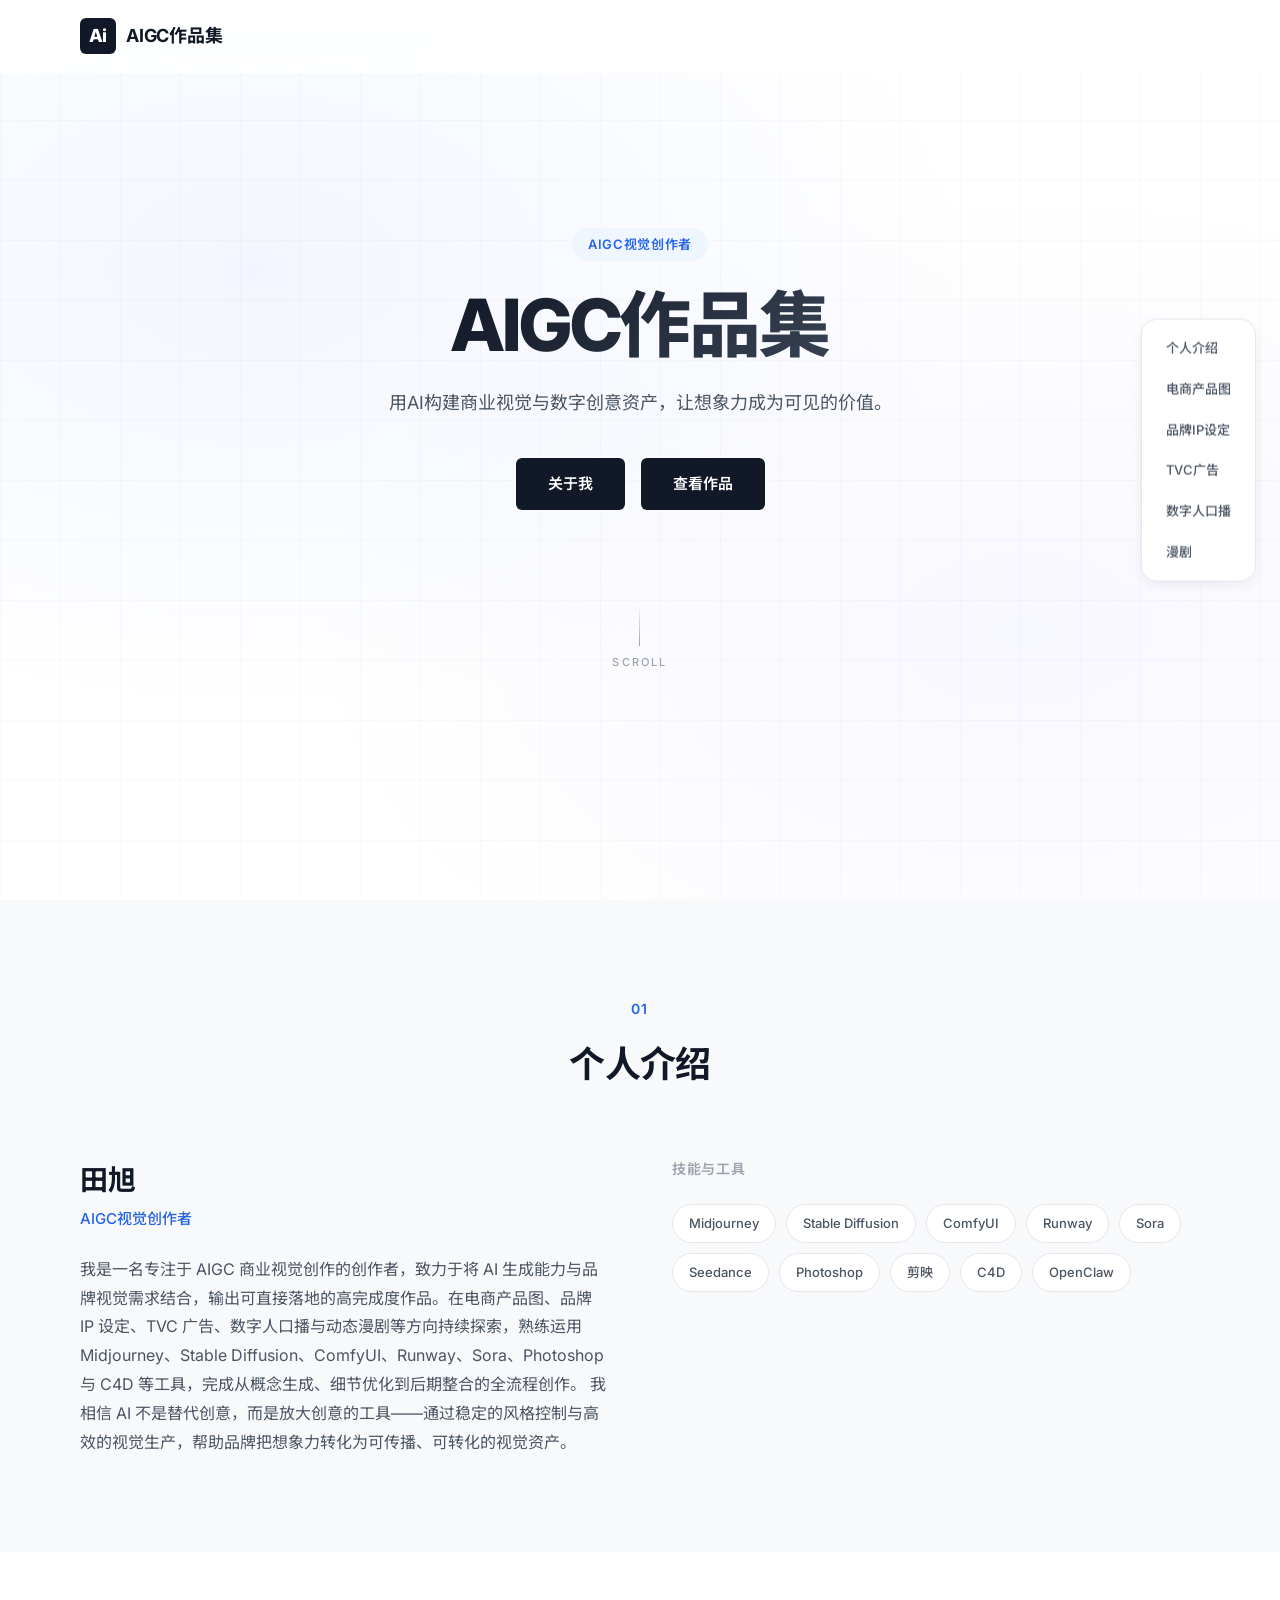
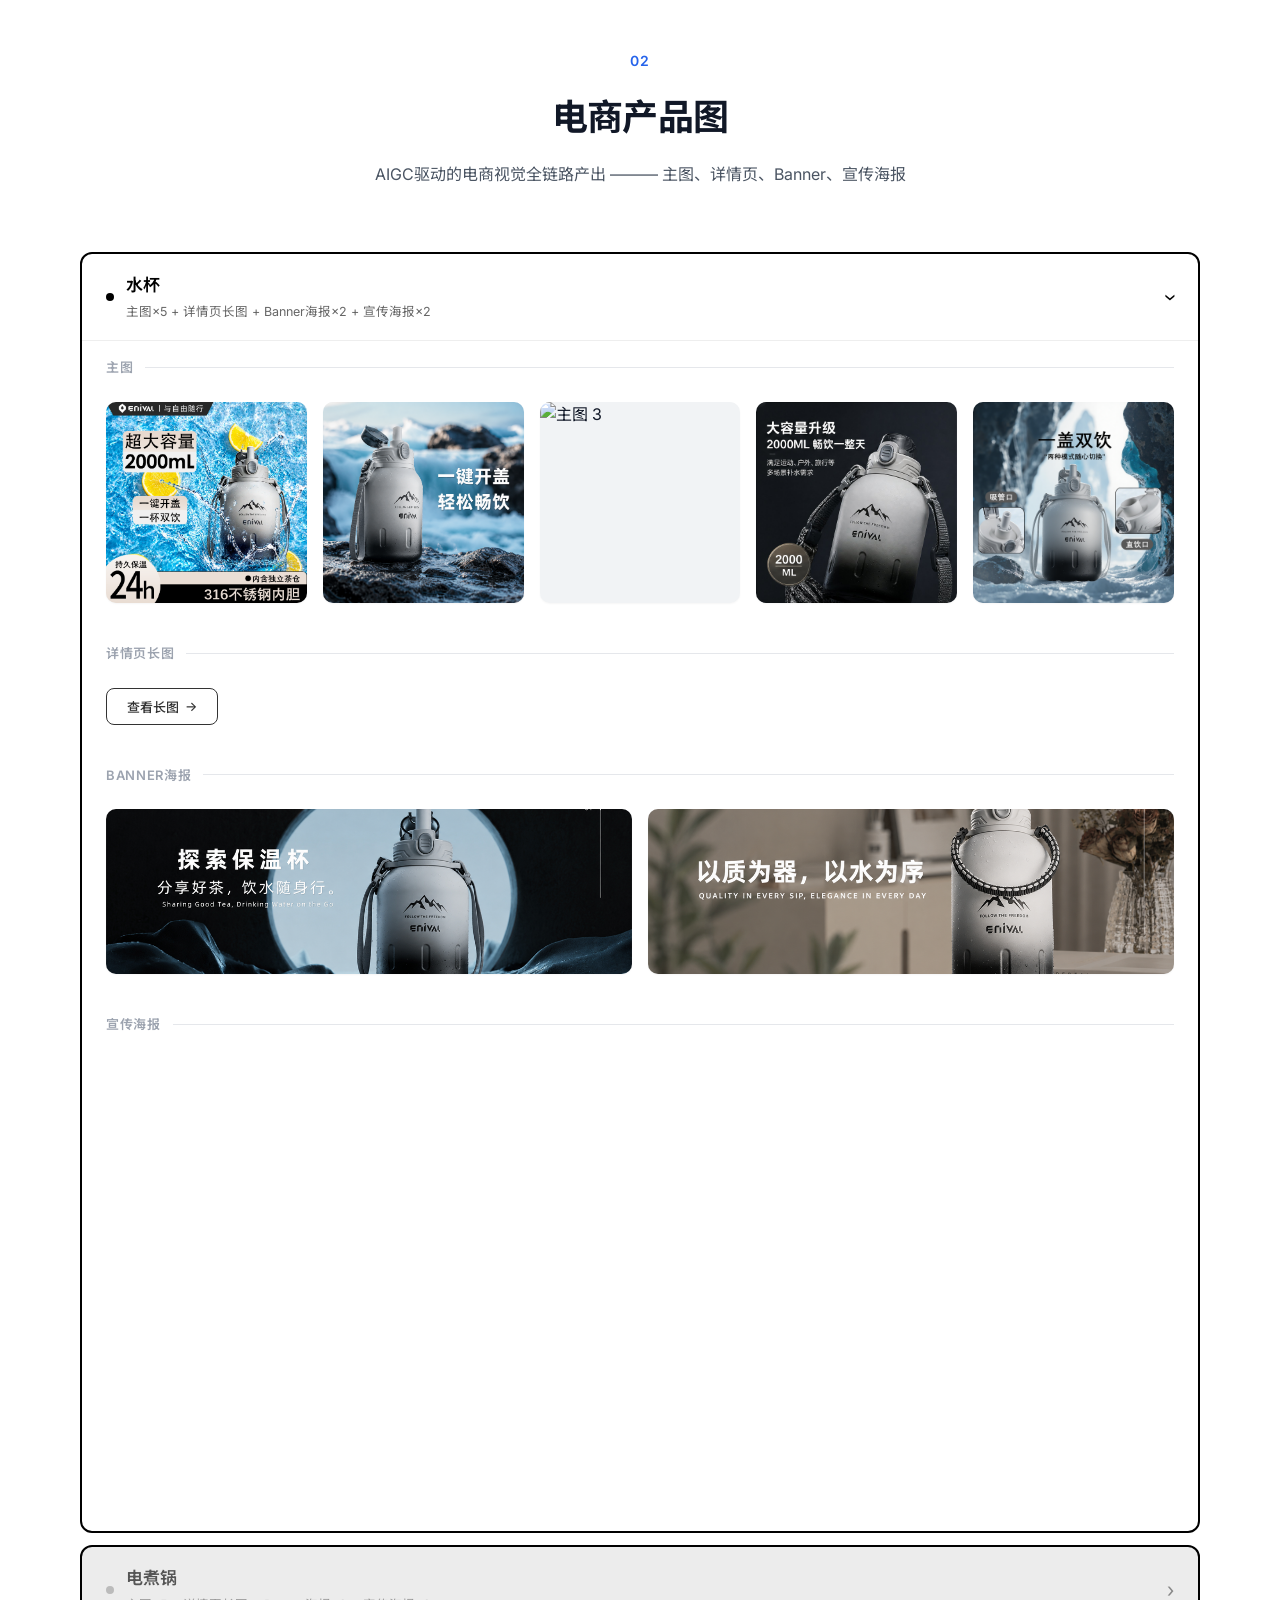
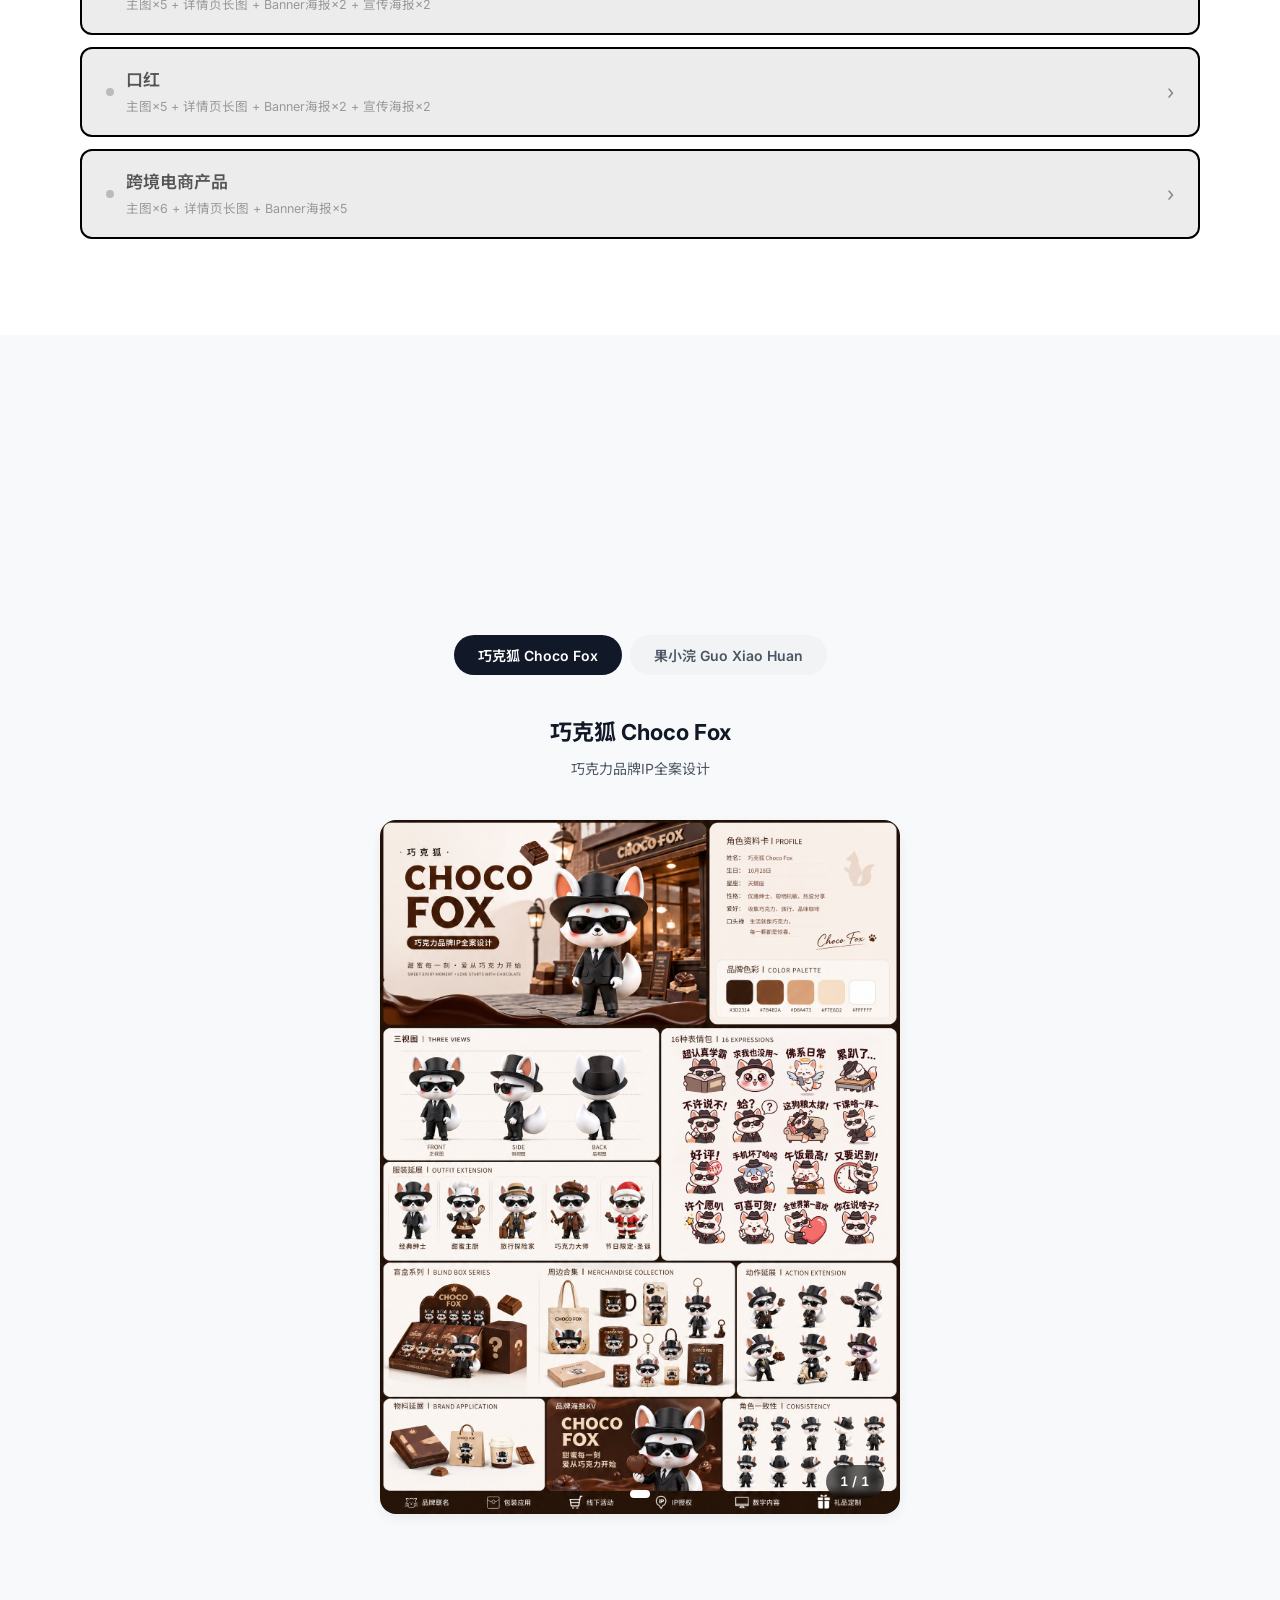
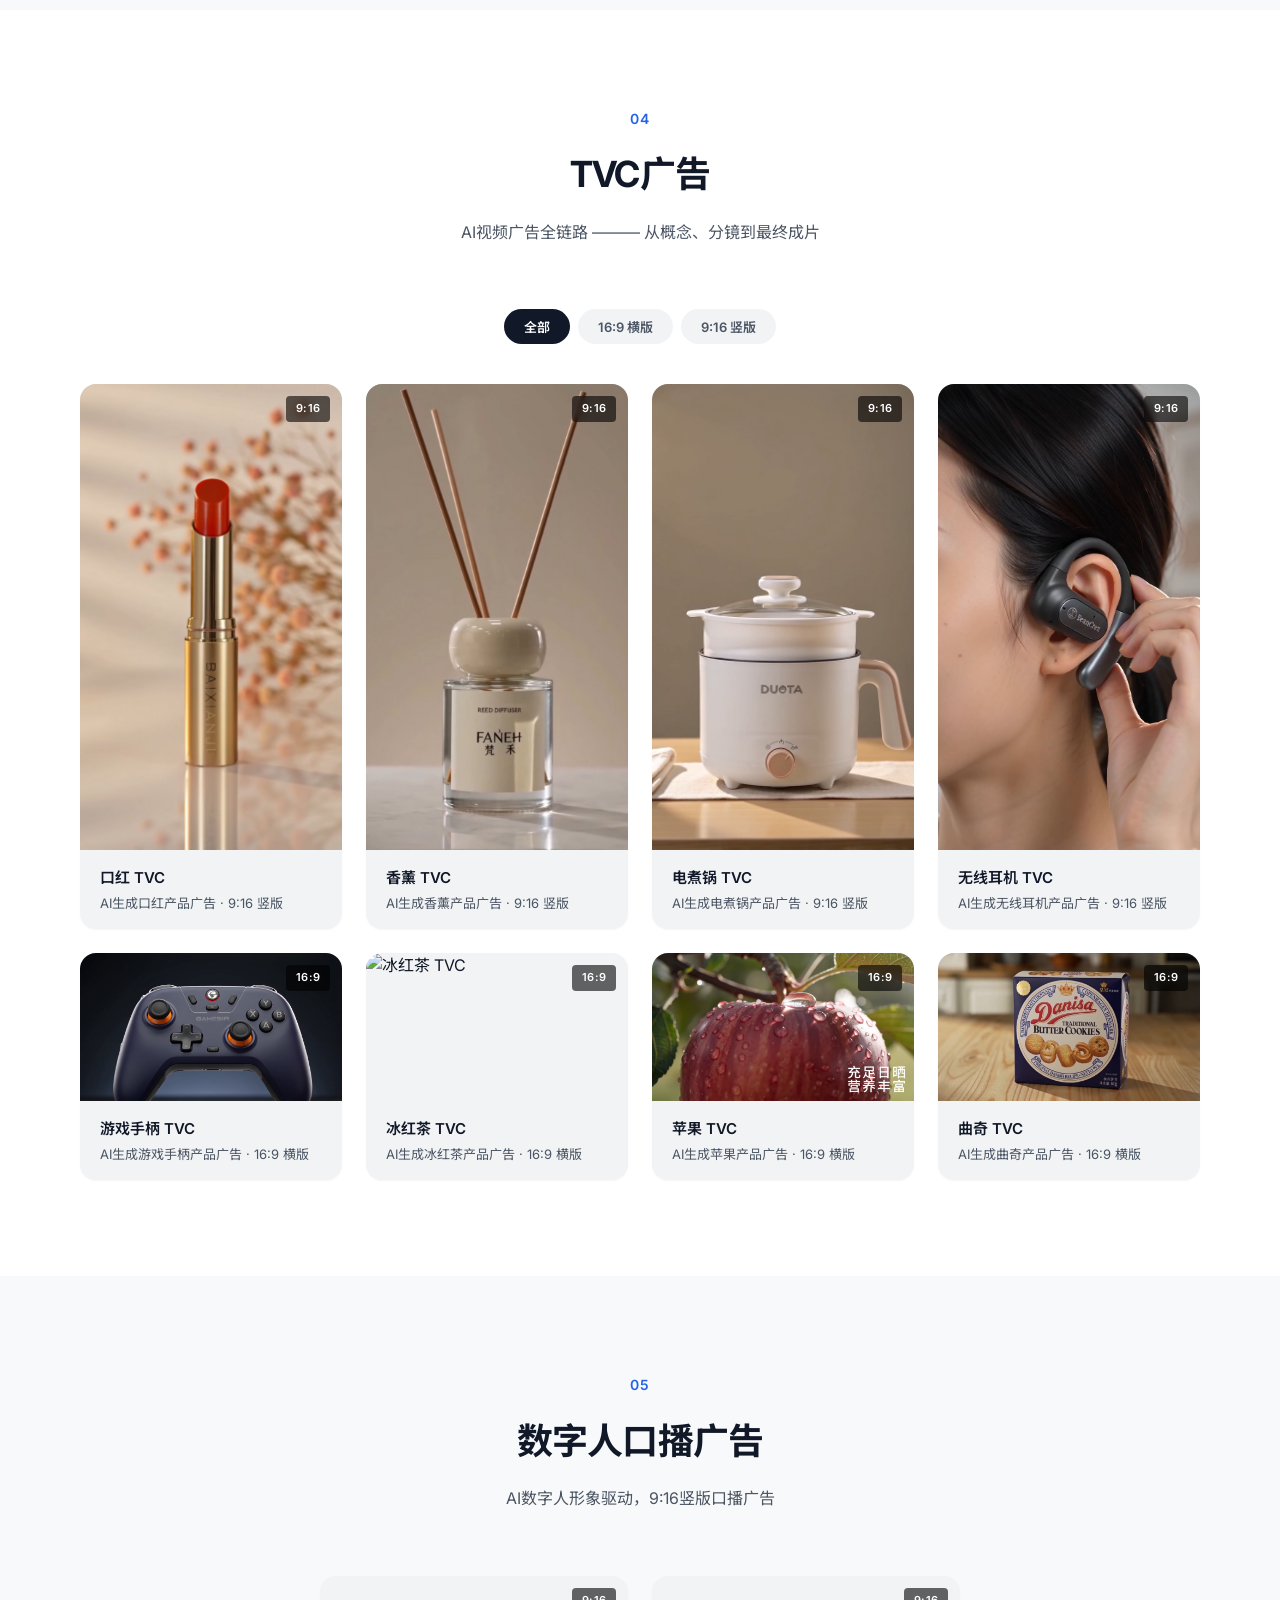
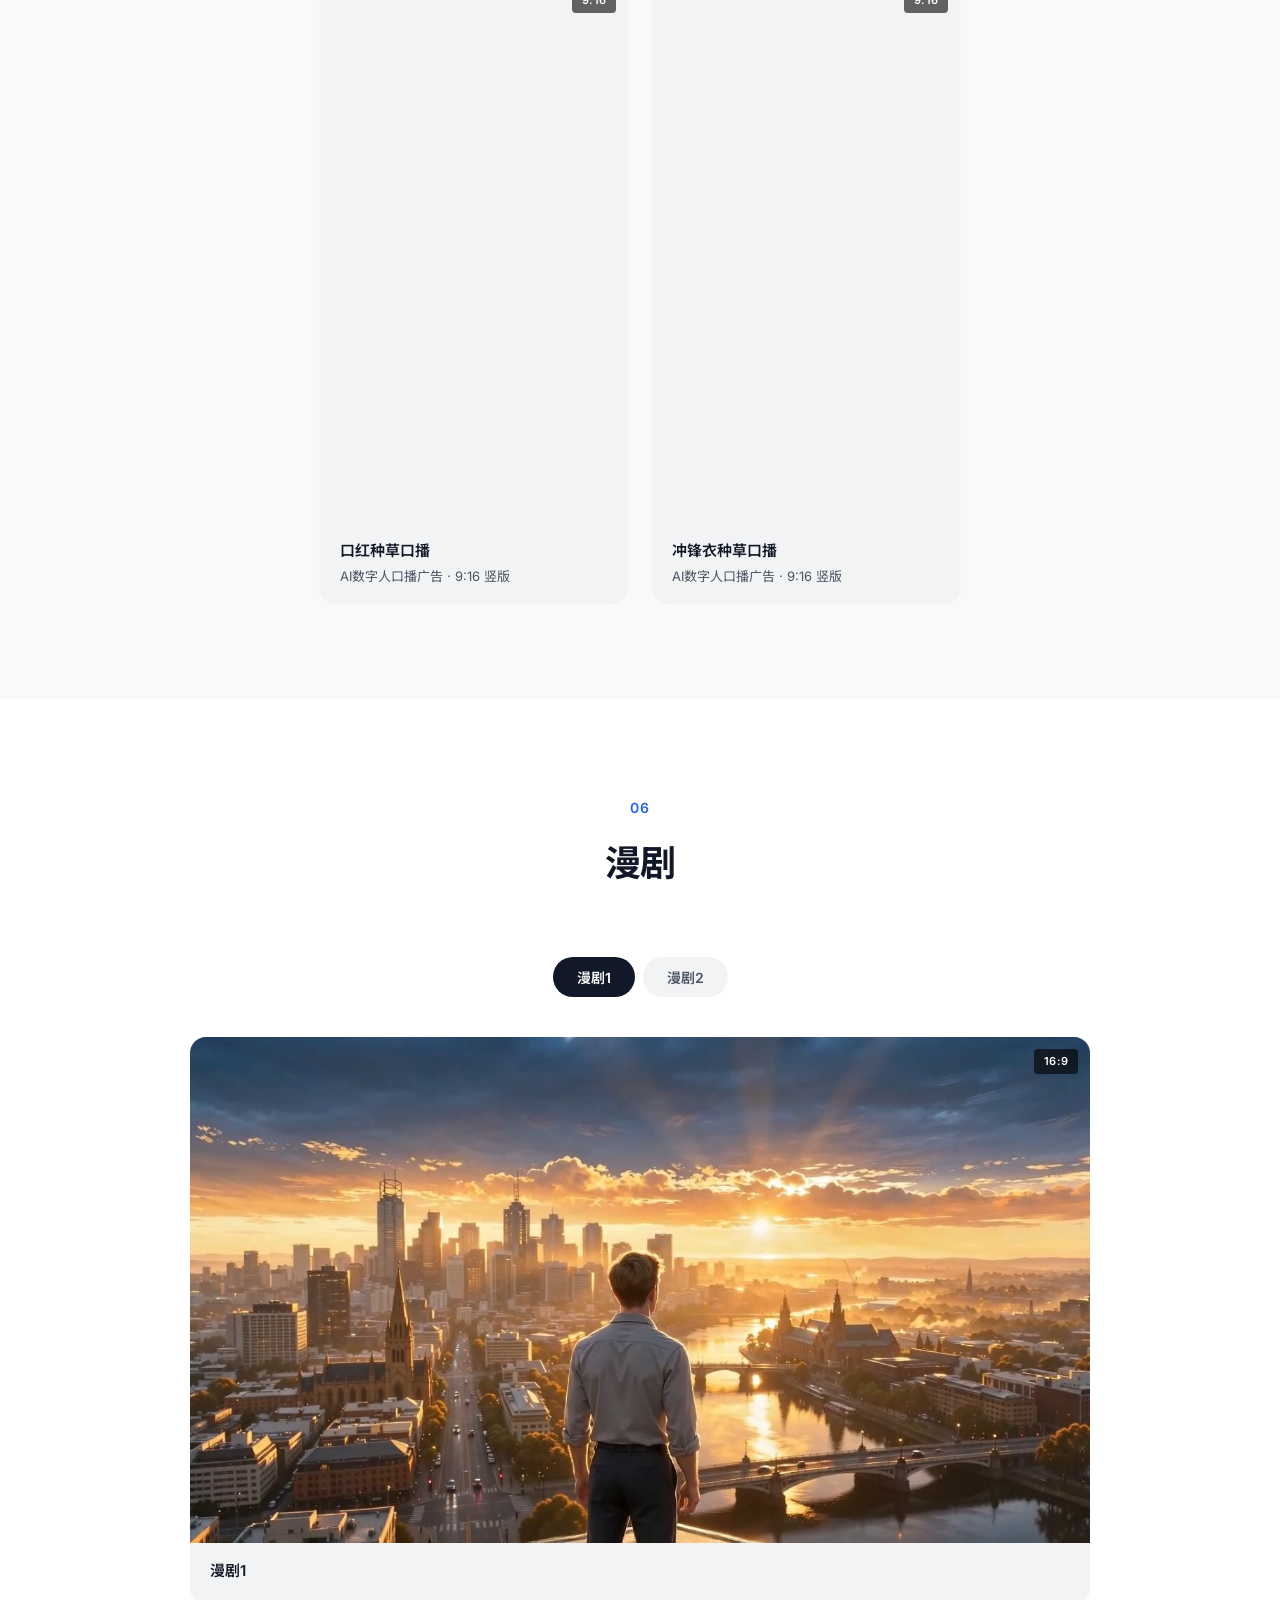
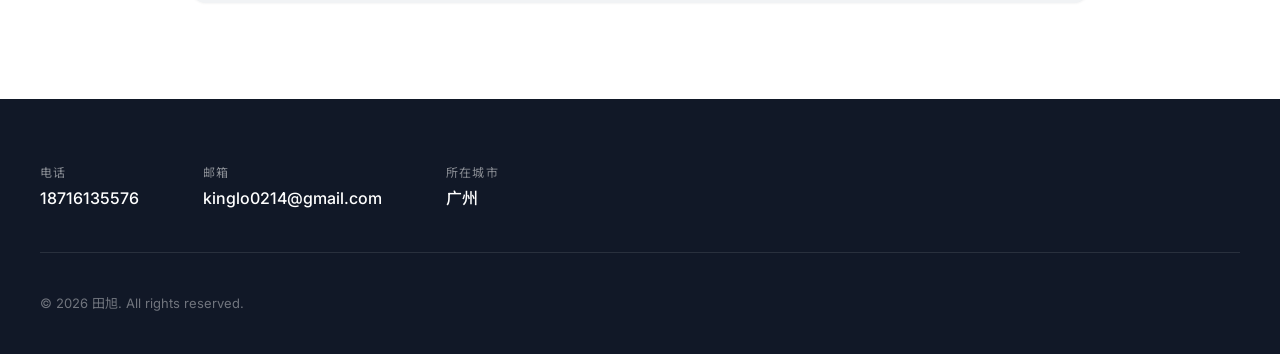
==== index.html @ d26ff3e6 "修复hero顶部小标签：AIGC视觉创作 → AIGC视觉创作者" ====
<!DOCTYPE html>
<html lang="zh-CN">
<head>
  <meta charset="UTF-8">
  <meta name="viewport" content="width=device-width, initial-scale=1.0">
  <meta name="description" content="AIGC视觉创作者作品集 — 电商产品图、品牌IP设定、TVC广告、数字人口播、漫剧">
  <title>AIGC视觉创作者 · 作品集</title>

  <!-- Google Fonts -->
  <link rel="preconnect" href="https://fonts.googleapis.com">
  <link rel="preconnect" href="https://fonts.gstatic.com" crossorigin>
  <link href="https://fonts.googleapis.com/css2?family=Inter:wght@300;400;500;600;700;800&family=Noto+Sans+SC:wght@300;400;500;700&display=swap" rel="stylesheet">

  <link rel="stylesheet" href="css/style.css">
</head>
<body>

  <!-- ==================== 导航栏 ==================== -->
  <nav id="navbar" class="navbar">
    <div class="nav-container">
      <a href="#hero" class="nav-logo" id="navLogo">
        <span class="logo-mark">Ai</span>
        <span class="logo-text" id="navLogoText">AIGC作品集</span>
      </a>
      <button class="nav-toggle" id="navToggle" aria-label="菜单">
        <span></span><span></span><span></span>
      </button>
    </div>
  </nav>

  <!-- 右侧悬浮导航 -->
  <ul class="nav-links" id="navLinks">
    <li><a href="#about" data-section="about">个人介绍</a></li>
    <li><a href="#ecommerce" data-section="ecommerce">电商产品图</a></li>
    <li><a href="#brand-ip" data-section="brand-ip">品牌IP设定</a></li>
    <li><a href="#tvc" data-section="tvc">TVC广告</a></li>
    <li><a href="#digital-human" data-section="digital-human">数字人口播</a></li>
    <li><a href="#comic" data-section="comic">漫剧</a></li>
  </ul>

  <!-- ==================== Hero ==================== -->
  <header id="hero" class="hero">
    <div class="hero-bg"></div>
    <div class="hero-content">
      <div class="hero-tag" id="heroTag">AIGC视觉创作者</div>
      <h1 class="hero-title" id="heroTitle">AIGC作品集</h1>
      <p class="hero-subtitle" id="heroSubtitle">用AI构建商业视觉与数字创意资产，让想象力成为可见的价值。</p>
      <div class="hero-cta">
        <a href="#about" class="btn btn-primary">关于我</a>
        <a href="#ecommerce" class="btn btn-primary">查看作品</a>
      </div>
      <div class="hero-scroll">
        <span class="scroll-line"></span>
        <span class="scroll-text">SCROLL</span>
      </div>
    </div>
  </header>

  <!-- ==================== 主内容区 ==================== -->
  <main id="main">

    <!-- 01. 个人介绍 -->
    <section id="about" class="section section-alt">
      <div class="section-header">
        <span class="section-num">01</span>
        <h2 class="section-title">个人介绍</h2>
      </div>
      <div class="about-wrapper" id="aboutContent">
        <div class="about-bio">
          <h3 id="aboutName">田旭</h3>
          <p class="about-role" id="aboutRole">AIGC视觉创作者</p>
          <p class="about-text" id="aboutBio">我是一名专注于 AIGC 商业视觉创作的创作者，致力于将 AI 生成能力与品牌视觉需求结合，输出可直接落地的高完成度作品。在电商产品图、品牌 IP 设定、TVC 广告、数字人口播与动态漫剧等方向持续探索，熟练运用 Midjourney、Stable Diffusion、ComfyUI、Runway、Sora、Photoshop 与 C4D 等工具，完成从概念生成、细节优化到后期整合的全流程创作。

我相信 AI 不是替代创意，而是放大创意的工具——通过稳定的风格控制与高效的视觉生产，帮助品牌把想象力转化为可传播、可转化的视觉资产。</p>
        </div>
        <div class="about-skills">
          <h4>技能与工具</h4>
          <div class="skill-tags" id="skillTags"></div>
        </div>
      </div>
    </section>

    <!-- 02. 电商产品图 -->
    <section id="ecommerce" class="section">
      <div class="section-header">
        <span class="section-num">02</span>
        <h2 class="section-title">电商产品图</h2>
        <p class="section-desc">AIGC驱动的电商视觉全链路产出 ——— 主图、详情页、Banner、宣传海报</p>
      </div>
      <!-- 收拢展开式产品列表 -->
      <div class="eco-accordion" id="ecommerceAccordion"></div>
    </section>

    <!-- 03. 品牌IP设定 -->
    <section id="brand-ip" class="section section-alt">
      <div class="section-header">
        <span class="section-num">03</span>
        <h2 class="section-title">品牌IP设定</h2>
        <p class="section-desc">AI生成的品牌角色设计、色彩体系与应用场景</p>
      </div>
      <div class="tabs-wrapper" id="brandIPTabs"></div>
      <div class="tab-content" id="brandIPContent"></div>
    </section>

    <!-- 04. TVC广告 -->
    <section id="tvc" class="section">
      <div class="section-header">
        <span class="section-num">04</span>
        <h2 class="section-title">TVC广告</h2>
        <p class="section-desc">AI视频广告全链路 ——— 从概念、分镜到最终成片</p>
      </div>
      <!-- 尺寸筛选 -->
      <div class="filter-bar" id="tvcFilter">
        <button class="filter-btn active" data-filter="all">全部</button>
        <button class="filter-btn" data-filter="16:9">16:9 横版</button>
        <button class="filter-btn" data-filter="9:16">9:16 竖版</button>
      </div>
      <div class="video-grid" id="tvcGrid"></div>
    </section>

    <!-- 05. 数字人口播 -->
    <section id="digital-human" class="section section-alt">
      <div class="section-header">
        <span class="section-num">05</span>
        <h2 class="section-title">数字人口播广告</h2>
        <p class="section-desc">AI数字人形象驱动，9:16竖版口播广告</p>
      </div>
      <div class="video-grid video-grid-vertical" id="digitalHumanGrid"></div>
    </section>

    <!-- 06. 漫剧 -->
    <section id="comic" class="section">
      <div class="section-header">
        <span class="section-num">06</span>
        <h2 class="section-title">漫剧</h2>
      </div>
      <div class="tabs-wrapper" id="comicTabs"></div>
      <div class="tab-content" id="comicContent"></div>
    </section>
  </main>

  <!-- ==================== 页脚 ==================== -->
  <footer class="footer">
    <div class="footer-content">
      <div class="footer-info">
        <div class="footer-item">
          <span class="footer-label">电话</span>
          <span class="footer-value" id="footerPhone">18716135576</span>
        </div>
        <div class="footer-item">
          <span class="footer-label">邮箱</span>
          <span class="footer-value" id="footerEmail">kinglo0214@gmail.com</span>
        </div>
        <div class="footer-item">
          <span class="footer-label">所在城市</span>
          <span class="footer-value" id="footerLocation">广州</span>
        </div>
      </div>
      <p class="footer-copy" id="footerCopy">&copy; 2026 田旭. All rights reserved.</p>
    </div>
    <a href="#hero" class="back-to-top" aria-label="回到顶部">
      <svg width="20" height="20" viewBox="0 0 24 24" fill="none" stroke="currentColor" stroke-width="2">
        <path d="M12 19V5M5 12l7-7 7 7"/>
      </svg>
    </a>
  </footer>

  <!-- ==================== 图片灯箱 ==================== -->
  <div class="lightbox" id="lightbox">
    <button class="lightbox-close" id="lightboxClose" aria-label="关闭">&times;</button>
    <button class="lightbox-prev" id="lightboxPrev" aria-label="上一张">&#8249;</button>
    <div class="lightbox-content">
      <img id="lightboxImg" src="" alt="">
      <p class="lightbox-caption" id="lightboxCaption"></p>
    </div>
    <button class="lightbox-next" id="lightboxNext" aria-label="下一张">&#8250;</button>
  </div>

  <!-- ==================== 详情页长图查看器 ==================== -->
  <div class="lightbox" id="detailViewer">
    <button class="lightbox-close" id="detailViewerClose" aria-label="关闭">&times;</button>
    <div class="detail-viewer-scroll" id="detailViewerContent"></div>
  </div>

  <!-- ==================== 视频弹窗 ==================== -->
  <div class="video-modal" id="videoModal">
    <button class="video-modal-close" id="videoModalClose" aria-label="关闭">&times;</button>
    <div class="video-modal-content">
      <video id="videoPlayer" controls></video>
      <div class="video-modal-info">
        <h3 id="videoModalTitle"></h3>
        <p id="videoModalDesc"></p>
      </div>
    </div>
  </div>

  <script src="js/main.js"></script>
</body>
</html>
---- css/style.css ----
/* ============================================================
   AIGC 作品集 — 样式表
   主题：浅色简约
   编辑说明：所有颜色/间距/圆角都定义在 :root 变量中，
            修改对应变量即可全局换肤。
   ============================================================ */

/* ---- 设计令牌（可编辑） ---- */
:root {
  /* 背景色 */
  --bg-primary:   #FFFFFF;
  --bg-secondary: #F8F9FA;
  --bg-tertiary:  #F1F3F5;

  /* 文字 */
  --text-primary:   #111827;
  --text-secondary: #4B5563;
  --text-muted:     #9CA3AF;
  --text-inverse:   #FFFFFF;

  /* 强调色 */
  --accent:        #2563EB;
  --accent-hover:  #1D4ED8;
  --accent-light:  #EFF6FF;

  /* 边框/分割线 */
  --border:        #E5E7EB;
  --border-hover:  #D1D5DB;

  /* 阴影 */
  --shadow-sm:   0 1px 2px rgba(0,0,0,0.04);
  --shadow-md:   0 4px 12px rgba(0,0,0,0.06);
  --shadow-lg:   0 12px 32px rgba(0,0,0,0.10);
  --shadow-xl:   0 24px 48px rgba(0,0,0,0.14);

  /* 圆角 */
  --radius-sm: 6px;
  --radius-md: 10px;
  --radius-lg: 16px;
  --radius-xl: 24px;

  /* 间距 */
  --space-xs: 8px;
  --space-sm: 16px;
  --space-md: 24px;
  --space-lg: 40px;
  --space-xl: 64px;
  --space-2xl: 96px;

  /* 容器宽度 */
  --container: 1200px;

  /* 过渡 */
  --ease: cubic-bezier(0.4, 0, 0.2, 1);
  --transition: 0.3s var(--ease);

  /* 字体 */
  --font-sans: 'Inter', 'Noto Sans SC', -apple-system, BlinkMacSystemFont, 'Segoe UI', sans-serif;
}

/* ---- Reset ---- */
*, *::before, *::after { box-sizing: border-box; margin: 0; padding: 0; }
html { scroll-behavior: smooth; -webkit-font-smoothing: antialiased; }
body {
  font-family: var(--font-sans);
  background: var(--bg-primary);
  color: var(--text-primary);
  line-height: 1.6;
  overflow-x: hidden;
}
a { color: inherit; text-decoration: none; }
ul { list-style: none; }
img, video { max-width: 100%; display: block; }
button { font-family: inherit; cursor: pointer; border: none; background: none; }

/* ---- 通用容器 ---- */
.section {
  max-width: var(--container);
  margin: 0 auto;
  padding: var(--space-2xl) var(--space-lg);
}
.section-alt {
  max-width: none;
  background: var(--bg-secondary);
  margin-left: 50%;
  transform: translateX(-50%);
  width: 100vw;
  padding-left: calc((100vw - var(--container)) / 2 + var(--space-lg));
  padding-right: calc((100vw - var(--container)) / 2 + var(--space-lg));
}

/* ---- 章节标题 ---- */
.section-header {
  margin-bottom: var(--space-xl);
  text-align: center;
}
.section-num {
  display: inline-block;
  font-size: 14px;
  font-weight: 600;
  letter-spacing: 0.1em;
  color: var(--accent);
  margin-bottom: var(--space-sm);
}
.section-title {
  font-size: 36px;
  font-weight: 700;
  letter-spacing: -0.02em;
  margin-bottom: var(--space-sm);
}
.section-desc {
  font-size: 16px;
  color: var(--text-secondary);
  max-width: 560px;
  margin: 0 auto;
}

/* ============================================================
   导航栏
   ============================================================ */
.navbar {
  position: fixed;
  top: 0; left: 0; right: 0;
  z-index: 1000;
  background: rgba(255,255,255,0.85);
  backdrop-filter: blur(12px);
  -webkit-backdrop-filter: blur(12px);
  border-bottom: 1px solid transparent;
  transition: var(--transition);
}
.navbar.scrolled {
  border-bottom-color: var(--border);
  box-shadow: var(--shadow-sm);
}
.nav-container {
  max-width: var(--container);
  margin: 0 auto;
  padding: 0 var(--space-lg);
  height: 72px;
  display: flex;
  align-items: center;
  justify-content: space-between;
}
.nav-logo {
  display: flex;
  align-items: center;
  gap: 10px;
  font-weight: 700;
  font-size: 18px;
  letter-spacing: -0.01em;
}
.logo-mark {
  width: 36px;
  height: 36px;
  border-radius: var(--radius-sm);
  background: var(--text-primary);
  color: var(--text-inverse);
  display: flex;
  align-items: center;
  justify-content: center;
  font-size: 18px;
  font-weight: 800;
}

/* 桌面端：右侧悬浮标签栏 */
.nav-links {
  position: fixed;
  top: 50%;
  right: 24px;
  transform: translateY(-50%);
  z-index: 1001;
  display: flex;
  flex-direction: column;
  gap: 4px;
  padding: 10px;
  max-height: 85vh;
  overflow-y: auto;
  overflow-x: hidden;
  scrollbar-width: none;
  -ms-overflow-style: none;
  background: rgba(255,255,255,0.88);
  backdrop-filter: blur(12px);
  -webkit-backdrop-filter: blur(12px);
  border: 1px solid var(--border);
  border-radius: var(--radius-lg);
  box-shadow: var(--shadow-md);
  transition: var(--transition);
}
.nav-links::-webkit-scrollbar { display: none; }
.nav-links a {
  display: block;
  padding: 8px 14px;
  font-size: 13px;
  font-weight: 500;
  color: var(--text-secondary);
  border-radius: var(--radius-sm);
  transition: var(--transition);
  position: relative;
  white-space: nowrap;
}
.nav-links a:hover,
.nav-links a.active {
  color: var(--text-primary);
  background: var(--bg-tertiary);
}
.nav-toggle {
  display: none;
  flex-direction: column;
  gap: 5px;
  padding: 8px;
}
.nav-toggle span {
  width: 22px;
  height: 2px;
  background: var(--text-primary);
  border-radius: 2px;
  transition: var(--transition);
}
.nav-toggle.open span:nth-child(1) { transform: translateY(7px) rotate(45deg); }
.nav-toggle.open span:nth-child(2) { opacity: 0; }
.nav-toggle.open span:nth-child(3) { transform: translateY(-7px) rotate(-45deg); }

/* ============================================================
   Hero
   ============================================================ */
.hero {
  position: relative;
  min-height: 100vh;
  display: flex;
  align-items: center;
  justify-content: center;
  text-align: center;
  overflow: hidden;
  background: var(--bg-primary);
}
.hero-bg {
  position: absolute;
  inset: 0;
  background:
    radial-gradient(ellipse at 20% 30%, rgba(37,99,235,0.06), transparent 50%),
    radial-gradient(ellipse at 80% 70%, rgba(99,102,241,0.05), transparent 50%);
}
.hero-bg::after {
  content: '';
  position: absolute;
  inset: 0;
  background-image:
    linear-gradient(rgba(0,0,0,0.02) 1px, transparent 1px),
    linear-gradient(90deg, rgba(0,0,0,0.02) 1px, transparent 1px);
  background-size: 60px 60px;
}
.hero-content {
  position: relative;
  z-index: 2;
  padding: var(--space-xl) var(--space-lg);
  max-width: 800px;
  display: flex;
  flex-direction: column;
  align-items: center;
}
.hero-tag {
  display: inline-block;
  padding: 6px 16px;
  background: var(--accent-light);
  color: var(--accent);
  font-size: 13px;
  font-weight: 600;
  letter-spacing: 0.05em;
  border-radius: 100px;
  margin-bottom: var(--space-md);
}
.hero-title {
  font-size: 72px;
  font-weight: 800;
  letter-spacing: -0.03em;
  line-height: 1.1;
  margin-bottom: var(--space-md);
  background: linear-gradient(135deg, var(--text-primary) 0%, #374151 100%);
  -webkit-background-clip: text;
  -webkit-text-fill-color: transparent;
  background-clip: text;
}
.hero-subtitle {
  font-size: 18px;
  color: var(--text-secondary);
  line-height: 1.7;
  max-width: 560px;
  margin: 0 auto var(--space-lg);
}
.hero-cta {
  display: flex;
  gap: var(--space-sm);
  justify-content: center;
}
.btn {
  padding: 14px 32px;
  font-size: 15px;
  font-weight: 600;
  border-radius: var(--radius-sm);
  transition: var(--transition);
  display: inline-flex;
  align-items: center;
  gap: 8px;
}
.btn-primary {
  background: var(--text-primary);
  color: var(--text-inverse);
}
.btn-primary:hover {
  background: var(--accent);
  transform: translateY(-2px);
  box-shadow: var(--shadow-md);
}
.btn-ghost {
  background: transparent;
  color: var(--text-primary);
  border: 1.5px solid var(--border);
}
.btn-ghost:hover {
  border-color: var(--text-primary);
  background: var(--bg-secondary);
}
.hero-scroll {
  position: static;
  margin-top: var(--space-2xl);
  display: flex;
  flex-direction: column;
  align-items: center;
  gap: 8px;
}
.scroll-line {
  width: 1px;
  height: 40px;
  background: linear-gradient(to bottom, transparent, var(--text-muted));
  animation: scrollLine 2s ease-in-out infinite;
}
.scroll-text {
  font-size: 11px;
  letter-spacing: 0.2em;
  color: var(--text-muted);
  font-weight: 500;
}
@keyframes scrollLine {
  0% { transform: scaleY(0); transform-origin: top; }
  50% { transform: scaleY(1); transform-origin: top; }
  51% { transform-origin: bottom; }
  100% { transform: scaleY(0); transform-origin: bottom; }
}

/* ============================================================
   电商产品图 - 收拢展开式 Accordion
   ============================================================ */
.eco-accordion {
  display: flex;
  flex-direction: column;
  gap: 12px;
}
.eco-acc-item {
  border: 2px solid #000;
  border-radius: 12px;
  overflow: hidden;
  transition: background 0.3s ease;
  background: #ececec;
}
.eco-acc-item.active { background: #fff; }
.eco-acc-header {
  display: flex;
  align-items: center;
  justify-content: space-between;
  padding: 18px 24px;
  cursor: pointer;
  user-select: none;
  transition: background 0.25s;
}
.eco-acc-header:hover { background: rgba(0,0,0,0.04); }
.eco-acc-item.active .eco-acc-header:hover { background: rgba(0,0,0,0.02); }
.eco-acc-header-left { display: flex; align-items: center; gap: 12px; }
.eco-acc-dot {
  width: 8px; height: 8px; border-radius: 50%;
  background: #bbb; flex-shrink: 0; transition: background 0.3s;
}
.eco-acc-item.active .eco-acc-dot { background: #000; }
.eco-acc-title {
  font-size: 17px; font-weight: 600; color: #555;
  transition: color 0.3s;
}
.eco-acc-item.active .eco-acc-title { color: #000; }
.eco-acc-sub {
  font-size: 12.5px; color: #999; margin-top: 3px;
  transition: color 0.3s;
}
.eco-acc-item.active .eco-acc-sub { color: #666; }
.eco-acc-arrow {
  font-size: 20px; color: #888; flex-shrink: 0;
  transition: transform 0.35s ease, color 0.3s;
}
.eco-acc-item.active .eco-acc-arrow {
  transform: rotate(90deg); color: #000;
}
.eco-acc-body {
  max-height: 0;
  overflow: hidden;
  transition: max-height 0.5s ease;
}
.eco-acc-item.active .eco-acc-body { max-height: 8000px; }
.eco-acc-body-inner {
  padding: 16px 24px 24px;
  border-top: 1px solid #eee;
}
.eco-detail-btn {
  display: inline-flex;
  align-items: center;
  gap: 6px;
  padding: 8px 20px;
  border: 1.5px solid #333;
  border-radius: 8px;
  background: #fff;
  color: #333;
  font-size: 13px;
  font-weight: 500;
  cursor: pointer;
  transition: all 0.2s;
}
.eco-detail-btn:hover { background: #333; color: #fff; }
.eco-detail-btn .eco-detail-arrow { transition: transform 0.2s; }
.eco-detail-btn:hover .eco-detail-arrow { transform: translateX(2px); }

/* 详情页长图查看器（复用 lightbox 样式） */
.detail-viewer-scroll {
  width: 50vw;
  max-height: 85vh;
  overflow-y: auto;
  overflow-x: hidden;
  border-radius: var(--radius-md);
  box-shadow: var(--shadow-xl);
  background: #fff;
  -webkit-overflow-scrolling: touch;
}
.detail-viewer-scroll img {
  display: block;
  width: 100%;
  height: auto;
  border-radius: 0;
}
.detail-viewer-scroll img:first-child { border-radius: var(--radius-md) var(--radius-md) 0 0; }
.detail-viewer-scroll img:last-child { border-radius: 0 0 var(--radius-md) var(--radius-md); }
.detail-viewer-scroll img:only-child { border-radius: var(--radius-md); }
.detail-viewer-caption {
  color: #888;
  font-size: 14px;
  text-align: center;
  padding: 12px 0;
  margin: 0;
  background: #fff;
}
@media (max-width: 768px) {
  .detail-viewer-scroll { width: 85vw; }
}

/* ============================================================
   Tab 切换
   ============================================================ */
.tabs-wrapper {
  display: flex;
  justify-content: center;
  gap: var(--space-xs);
  margin-bottom: var(--space-lg);
  flex-wrap: wrap;
}
.tab-btn {
  padding: 10px 24px;
  font-size: 14px;
  font-weight: 600;
  color: var(--text-secondary);
  background: var(--bg-tertiary);
  border-radius: 100px;
  transition: var(--transition);
}
.tab-btn:hover { color: var(--text-primary); }
.tab-btn.active {
  background: var(--text-primary);
  color: var(--text-inverse);
}

/* ============================================================
   电商产品图
   ============================================================ */
.eco-set { animation: fadeInUp 0.5s var(--ease); }
.eco-set-title {
  font-size: 22px;
  font-weight: 700;
  margin-bottom: 8px;
  text-align: center;
}
.eco-set-desc {
  text-align: center;
  color: var(--text-secondary);
  font-size: 14px;
  margin-bottom: var(--space-lg);
}

/* 子区域标签 */
.sub-label {
  display: flex;
  align-items: center;
  gap: 12px;
  margin-bottom: var(--space-md);
  margin-top: var(--space-lg);
}
.sub-label:first-of-type { margin-top: 0; }
.sub-label-text {
  font-size: 13px;
  font-weight: 600;
  letter-spacing: 0.05em;
  text-transform: uppercase;
  color: var(--text-muted);
  white-space: nowrap;
}
.sub-label-line {
  flex: 1;
  height: 1px;
  background: var(--border);
}

/* 主图网格 (5张 1:1) */
.main-image-grid {
  display: grid;
  grid-template-columns: repeat(5, 1fr);
  gap: var(--space-sm);
}
.main-image-item {
  position: relative;
  aspect-ratio: 1;
  border-radius: var(--radius-md);
  overflow: hidden;
  cursor: pointer;
  background: var(--bg-tertiary);
  box-shadow: var(--shadow-sm);
  transition: var(--transition);
}
.main-image-item:hover {
  transform: translateY(-4px);
  box-shadow: var(--shadow-md);
}
.main-image-item img {
  width: 100%;
  height: 100%;
  object-fit: cover;
  transition: transform 0.4s var(--ease);
}
.main-image-item:hover img { transform: scale(1.05); }

/* 详情页长图 — 790px宽 3:4可滚动窗口 */
.detail-image-wrapper {
  max-width: 790px;
  margin: 0 auto;
  border-radius: var(--radius-lg);
  overflow: hidden;
  overflow-y: auto;
  box-shadow: var(--shadow-md);
  aspect-ratio: 3 / 4;
  position: relative;
  background: var(--bg-tertiary);
  transition: var(--transition);
  scrollbar-width: thin;
  scrollbar-color: var(--text-muted) transparent;
  cursor: grab;
}
.detail-image-wrapper:active { cursor: grabbing; }
.detail-image-wrapper::-webkit-scrollbar { width: 6px; }
.detail-image-wrapper::-webkit-scrollbar-track { background: transparent; }
.detail-image-wrapper::-webkit-scrollbar-thumb { background: var(--border); border-radius: 3px; }
.detail-image-wrapper:hover { box-shadow: var(--shadow-lg); }
.detail-image-wrapper img {
  width: 100%;
  height: auto;
  display: block;
}
/* 底部渐变提示（可滚动时显示） */
.detail-hint {
  position: absolute;
  bottom: 0; left: 0; right: 0;
  height: 48px;
  background: linear-gradient(to top, var(--bg-tertiary), transparent);
  pointer-events: none;
  z-index: 5;
  transition: opacity 0.3s;
  display: flex;
  align-items: flex-end;
  justify-content: center;
  padding-bottom: 8px;
}
.detail-hint-text {
  font-size: 11px;
  color: var(--text-muted);
  letter-spacing: 0.1em;
  font-weight: 500;
}
.detail-image-wrapper.scrolled-bottom .detail-hint { opacity: 0; }

/* Banner 海报 (1920×600 宽幅) */
.banner-grid {
  display: grid;
  grid-template-columns: 1fr 1fr;
  gap: var(--space-sm);
}
.banner-item {
  position: relative;
  border-radius: var(--radius-md);
  overflow: hidden;
  cursor: pointer;
  background: var(--bg-tertiary);
  box-shadow: var(--shadow-sm);
  transition: var(--transition);
  aspect-ratio: 1920 / 600;
}
.banner-item:hover {
  transform: translateY(-4px);
  box-shadow: var(--shadow-md);
}
.banner-item img {
  width: 100%;
  height: 100%;
  object-fit: cover;
  transition: transform 0.4s var(--ease);
}
.banner-item:hover img { transform: scale(1.05); }

/* 宣传海报 (9:16 竖版) */
.poster-grid {
  display: grid;
  grid-template-columns: repeat(2, 1fr);
  gap: var(--space-sm);
  max-width: 520px;
  margin: 0 auto;
}
.poster-item {
  position: relative;
  border-radius: var(--radius-md);
  overflow: hidden;
  cursor: pointer;
  background: var(--bg-tertiary);
  box-shadow: var(--shadow-sm);
  transition: var(--transition);
  aspect-ratio: 9 / 16;
}
.poster-item:hover {
  transform: translateY(-4px);
  box-shadow: var(--shadow-md);
}
.poster-item img {
  width: 100%;
  height: 100%;
  object-fit: cover;
  transition: transform 0.4s var(--ease);
}
.poster-item:hover img { transform: scale(1.05); }

/* ============================================================
   品牌IP设定 — 3:4 自动轮播
   ============================================================ */
.ip-set { animation: fadeInUp 0.5s var(--ease); }

.ip-carousel {
  position: relative;
  max-width: 520px;
  margin: 0 auto;
  border-radius: var(--radius-lg);
  overflow: hidden;
  box-shadow: var(--shadow-md);
  aspect-ratio: 3 / 4;
  background: var(--bg-tertiary);
}
.ip-carousel-track {
  position: relative;
  width: 100%;
  height: 100%;
}
.ip-carousel-slide {
  position: absolute;
  inset: 0;
  opacity: 0;
  transition: opacity 0.8s var(--ease);
}
.ip-carousel-slide.active {
  opacity: 1;
  z-index: 2;
}
.ip-carousel-slide img {
  width: 100%;
  height: 100%;
  object-fit: cover;
  cursor: pointer;
}

/* 页码指示器（右下角） */
.ip-carousel-page {
  position: absolute;
  bottom: 16px;
  right: 16px;
  padding: 6px 14px;
  background: rgba(0,0,0,0.6);
  backdrop-filter: blur(4px);
  -webkit-backdrop-filter: blur(4px);
  color: #fff;
  font-size: 13px;
  font-weight: 600;
  border-radius: 100px;
  z-index: 10;
  font-variant-numeric: tabular-nums;
  letter-spacing: 0.05em;
}

/* 轮播底部进度条 */
.ip-carousel-progress {
  position: absolute;
  bottom: 0;
  left: 0;
  height: 3px;
  background: var(--accent);
  z-index: 10;
  width: 0%;
}

/* 轮播左右导航点 */
.ip-carousel-dots {
  position: absolute;
  bottom: 16px;
  left: 50%;
  transform: translateX(-50%);
  display: flex;
  gap: 6px;
  z-index: 10;
}
.ip-carousel-dot {
  width: 8px;
  height: 8px;
  border-radius: 50%;
  background: rgba(255,255,255,0.4);
  transition: var(--transition);
  cursor: pointer;
}
.ip-carousel-dot.active {
  background: #fff;
  width: 20px;
  border-radius: 4px;
}

/* ============================================================
   视频网格
   ============================================================ */
.filter-bar {
  display: flex;
  justify-content: center;
  gap: var(--space-xs);
  margin-bottom: var(--space-lg);
  flex-wrap: wrap;
}
.filter-btn {
  padding: 8px 20px;
  font-size: 13px;
  font-weight: 600;
  color: var(--text-secondary);
  background: var(--bg-tertiary);
  border-radius: 100px;
  transition: var(--transition);
}
.filter-btn:hover { color: var(--text-primary); }
.filter-btn.active {
  background: var(--text-primary);
  color: var(--text-inverse);
}

.video-grid {
  display: grid;
  grid-template-columns: repeat(4, 1fr);
  gap: var(--space-md);
}
.video-grid-vertical {
  grid-template-columns: repeat(2, 1fr);
  max-width: 640px;
  margin: 0 auto;
}
.video-grid-comic {
  grid-template-columns: 1fr;
  max-width: 900px;
  margin: 0 auto;
}

.video-card {
  position: relative;
  border-radius: var(--radius-lg);
  overflow: hidden;
  cursor: pointer;
  background: var(--bg-tertiary);
  box-shadow: var(--shadow-sm);
  transition: var(--transition);
}
.video-card:hover {
  transform: translateY(-6px);
  box-shadow: var(--shadow-lg);
}
.video-card.hidden { display: none; }

.video-thumb {
  position: relative;
  overflow: hidden;
}
.video-thumb img,
.video-thumb video {
  width: 100%;
  height: 100%;
  object-fit: cover;
  transition: transform 0.4s var(--ease);
}
.video-card:hover .video-thumb img,
.video-card:hover .video-thumb video { transform: scale(1.05); }

/* 播放按钮 */
.play-btn {
  position: absolute;
  top: 50%;
  left: 50%;
  transform: translate(-50%, -50%);
  width: 56px;
  height: 56px;
  border-radius: 50%;
  background: rgba(255,255,255,0.9);
  backdrop-filter: blur(4px);
  display: flex;
  align-items: center;
  justify-content: center;
  transition: var(--transition);
  opacity: 0;
}
.video-card:hover .play-btn {
  opacity: 1;
  transform: translate(-50%, -50%) scale(1.1);
  background: var(--accent);
}
.play-btn svg { color: var(--text-primary); transition: var(--transition); }
.video-card:hover .play-btn svg { color: var(--text-inverse); }

/* 视频比例标签 */
.ratio-badge {
  position: absolute;
  top: 12px;
  right: 12px;
  padding: 4px 10px;
  font-size: 11px;
  font-weight: 600;
  color: var(--text-inverse);
  background: rgba(0,0,0,0.6);
  backdrop-filter: blur(4px);
  border-radius: 4px;
  letter-spacing: 0.02em;
}

/* 视频信息 */
.video-info {
  padding: 16px 20px;
}
.video-title {
  font-size: 15px;
  font-weight: 600;
  margin-bottom: 4px;
  color: var(--text-primary);
}
.video-desc {
  font-size: 13px;
  color: var(--text-secondary);
  line-height: 1.5;
  display: -webkit-box;
  -webkit-line-clamp: 2;
  -webkit-box-orient: vertical;
  overflow: hidden;
}

/* 视频卡片比例 */
.video-card[data-ratio="16:9"] .video-thumb { aspect-ratio: 16 / 9; }
.video-card[data-ratio="9:16"] .video-thumb { aspect-ratio: 9 / 16; }

/* 竖版视频网格特殊处理 */
.video-grid-vertical .video-card[data-ratio="9:16"] .video-thumb { aspect-ratio: 9 / 16; }
.video-grid-comic .video-card[data-ratio="16:9"] .video-thumb { aspect-ratio: 16 / 9; }

/* ============================================================
   关于
   ============================================================ */
.about-wrapper {
  display: grid;
  grid-template-columns: 1fr 1fr;
  gap: var(--space-xl);
  align-items: start;
}
.about-bio h3 {
  font-size: 28px;
  font-weight: 700;
  margin-bottom: 4px;
}
.about-role {
  font-size: 15px;
  font-weight: 500;
  color: var(--accent);
  margin-bottom: var(--space-md);
}
.about-text {
  font-size: 16px;
  line-height: 1.8;
  color: var(--text-secondary);
}
.about-skills h4 {
  font-size: 14px;
  font-weight: 600;
  text-transform: uppercase;
  letter-spacing: 0.05em;
  color: var(--text-muted);
  margin-bottom: var(--space-md);
}
.skill-tags {
  display: flex;
  flex-wrap: wrap;
  gap: 10px;
}
.skill-tag {
  padding: 8px 16px;
  font-size: 13px;
  font-weight: 500;
  color: var(--text-secondary);
  background: var(--bg-primary);
  border: 1px solid var(--border);
  border-radius: 100px;
  transition: var(--transition);
}
.skill-tag:hover {
  border-color: var(--accent);
  color: var(--accent);
  background: var(--accent-light);
}

/* ============================================================
   页脚
   ============================================================ */
.footer {
  background: var(--text-primary);
  color: var(--text-inverse);
  padding: var(--space-xl) var(--space-lg) var(--space-lg);
  position: relative;
}
.footer-content {
  max-width: var(--container);
  margin: 0 auto;
}
.footer-info {
  display: flex;
  gap: var(--space-xl);
  margin-bottom: var(--space-lg);
  flex-wrap: wrap;
}
.footer-item {
  display: flex;
  flex-direction: column;
  gap: 4px;
}
.footer-label {
  font-size: 12px;
  text-transform: uppercase;
  letter-spacing: 0.1em;
  color: rgba(255,255,255,0.5);
}
.footer-value {
  font-size: 16px;
  font-weight: 500;
}
.footer-copy {
  font-size: 13px;
  color: rgba(255,255,255,0.4);
  padding-top: var(--space-lg);
  border-top: 1px solid rgba(255,255,255,0.1);
}
.back-to-top {
  position: fixed;
  bottom: 30px;
  right: 30px;
  width: 44px;
  height: 44px;
  border-radius: 50%;
  background: var(--text-primary);
  color: var(--text-inverse);
  display: flex;
  align-items: center;
  justify-content: center;
  box-shadow: var(--shadow-md);
  opacity: 0;
  visibility: hidden;
  transition: var(--transition);
  z-index: 999;
}
.back-to-top.visible {
  opacity: 1;
  visibility: visible;
}
.back-to-top:hover {
  background: var(--accent);
  transform: translateY(-3px);
}

/* ============================================================
   图片灯箱
   ============================================================ */
.lightbox {
  position: fixed;
  inset: 0;
  z-index: 2000;
  background: rgba(0,0,0,0.92);
  backdrop-filter: blur(8px);
  display: none;
  align-items: center;
  justify-content: center;
  padding: 40px;
}
.lightbox.active { display: flex; }
.lightbox-content {
  max-width: 90vw;
  max-height: 85vh;
  text-align: center;
}
.lightbox-content img {
  max-width: 100%;
  max-height: 75vh;
  border-radius: var(--radius-md);
  box-shadow: var(--shadow-xl);
}
.lightbox-caption {
  color: rgba(255,255,255,0.8);
  font-size: 14px;
  margin-top: 16px;
}
.lightbox-close,
.lightbox-prev,
.lightbox-next {
  position: absolute;
  color: rgba(255,255,255,0.8);
  font-size: 36px;
  width: 56px;
  height: 56px;
  display: flex;
  align-items: center;
  justify-content: center;
  border-radius: 50%;
  transition: var(--transition);
  user-select: none;
}
.lightbox-close:hover,
.lightbox-prev:hover,
.lightbox-next:hover {
  color: #fff;
  background: rgba(255,255,255,0.1);
}
.lightbox-close { top: 20px; right: 20px; }
.lightbox-prev { left: 20px; top: 50%; transform: translateY(-50%); }
.lightbox-next { right: 20px; top: 50%; transform: translateY(-50%); }

/* ============================================================
   视频弹窗
   ============================================================ */
.video-modal {
  position: fixed;
  inset: 0;
  z-index: 2000;
  background: rgba(0,0,0,0.92);
  backdrop-filter: blur(8px);
  display: none;
  align-items: center;
  justify-content: center;
  padding: 40px;
}
.video-modal.active { display: flex; }
.video-modal-content {
  max-width: 900px;
  width: 100%;
  max-height: calc(100vh - 80px);
  background: #000;
  border-radius: var(--radius-lg);
  overflow: hidden;
  box-shadow: var(--shadow-xl);
  display: flex;
  flex-direction: column;
}
/* 竖版视频弹窗：限制宽度，按高度自适应 */
.video-modal-content.vertical {
  max-width: 420px;
}
.video-modal-content video {
  width: 100%;
  height: auto;
  max-height: calc(100vh - 140px);
  display: block;
  background: #000;
  object-fit: contain;
}
.video-modal-info {
  padding: 20px 24px;
  background: var(--bg-primary);
}
.video-modal-info h3 {
  font-size: 18px;
  font-weight: 700;
  margin-bottom: 6px;
}
.video-modal-info p {
  font-size: 14px;
  color: var(--text-secondary);
  line-height: 1.5;
}
.video-modal-close {
  position: absolute;
  top: 20px;
  right: 20px;
  color: rgba(255,255,255,0.8);
  font-size: 36px;
  width: 56px;
  height: 56px;
  display: flex;
  align-items: center;
  justify-content: center;
  border-radius: 50%;
  transition: var(--transition);
}
.video-modal-close:hover {
  color: #fff;
  background: rgba(255,255,255,0.1);
}

/* ============================================================
   动画
   ============================================================ */
@keyframes fadeInUp {
  from { opacity: 0; transform: translateY(20px); }
  to { opacity: 1; transform: translateY(0); }
}
.fade-in {
  opacity: 0;
  transform: translateY(30px);
  transition: opacity 0.6s var(--ease), transform 0.6s var(--ease);
}
.fade-in.visible {
  opacity: 1;
  transform: translateY(0);
}

/* ============================================================
   响应式
   ============================================================ */
@media (max-width: 1024px) {
  .hero-title { font-size: 56px; }
  .main-image-grid { grid-template-columns: repeat(3, 1fr); }
  .video-grid { grid-template-columns: repeat(3, 1fr); }
}

@media (max-width: 768px) {
  :root {
    --space-2xl: 64px;
    --space-xl: 40px;
  }
  .nav-links {
    position: fixed;
    top: 72px;
    left: 0; right: 0;
    background: var(--bg-primary);
    flex-direction: column;
    padding: var(--space-sm) var(--space-lg);
    gap: 0;
    border: none;
    border-bottom: 1px solid var(--border);
    border-radius: 0;
    box-shadow: var(--shadow-md);
    transform: translateY(-150%);
    transition: var(--transition);
  }
  .nav-links.open { transform: translateY(0); }
  .nav-links a {
    padding: 14px 0;
    border-bottom: 1px solid var(--border);
    border-radius: 0;
  }
  .nav-toggle { display: flex; }

  .section { padding-right: var(--space-lg); }
  .section-alt { padding-right: var(--space-lg); }

  .hero-title { font-size: 40px; }
  .hero-subtitle { font-size: 16px; }
  .section-title { font-size: 28px; }
  .section-desc { font-size: 14px; }

  .main-image-grid { grid-template-columns: repeat(2, 1fr); }
  .banner-grid { grid-template-columns: 1fr; }
  .poster-grid { max-width: 100%; }
  .video-grid { grid-template-columns: repeat(2, 1fr); }
  .video-grid-vertical { grid-template-columns: 1fr; max-width: 320px; }
  .video-grid-comic { max-width: 100%; }

  .about-wrapper { grid-template-columns: 1fr; gap: var(--space-lg); }
  .footer-info { flex-direction: column; gap: var(--space-md); }

  .lightbox,
  .video-modal { padding: 20px; }
  .lightbox-close,
  .video-modal-close { top: 12px; right: 12px; }
  .lightbox-prev { left: 8px; }
  .lightbox-next { right: 8px; }
}

@media (max-width: 480px) {
  .hero-title { font-size: 32px; }
  .hero-cta { flex-direction: column; }
  .btn { width: 100%; justify-content: center; }
  .main-image-grid { grid-template-columns: 1fr 1fr; }
  .video-grid { grid-template-columns: 1fr; }
  .tabs-wrapper { gap: 4px; }
  .tab-btn { padding: 8px 16px; font-size: 13px; }
}
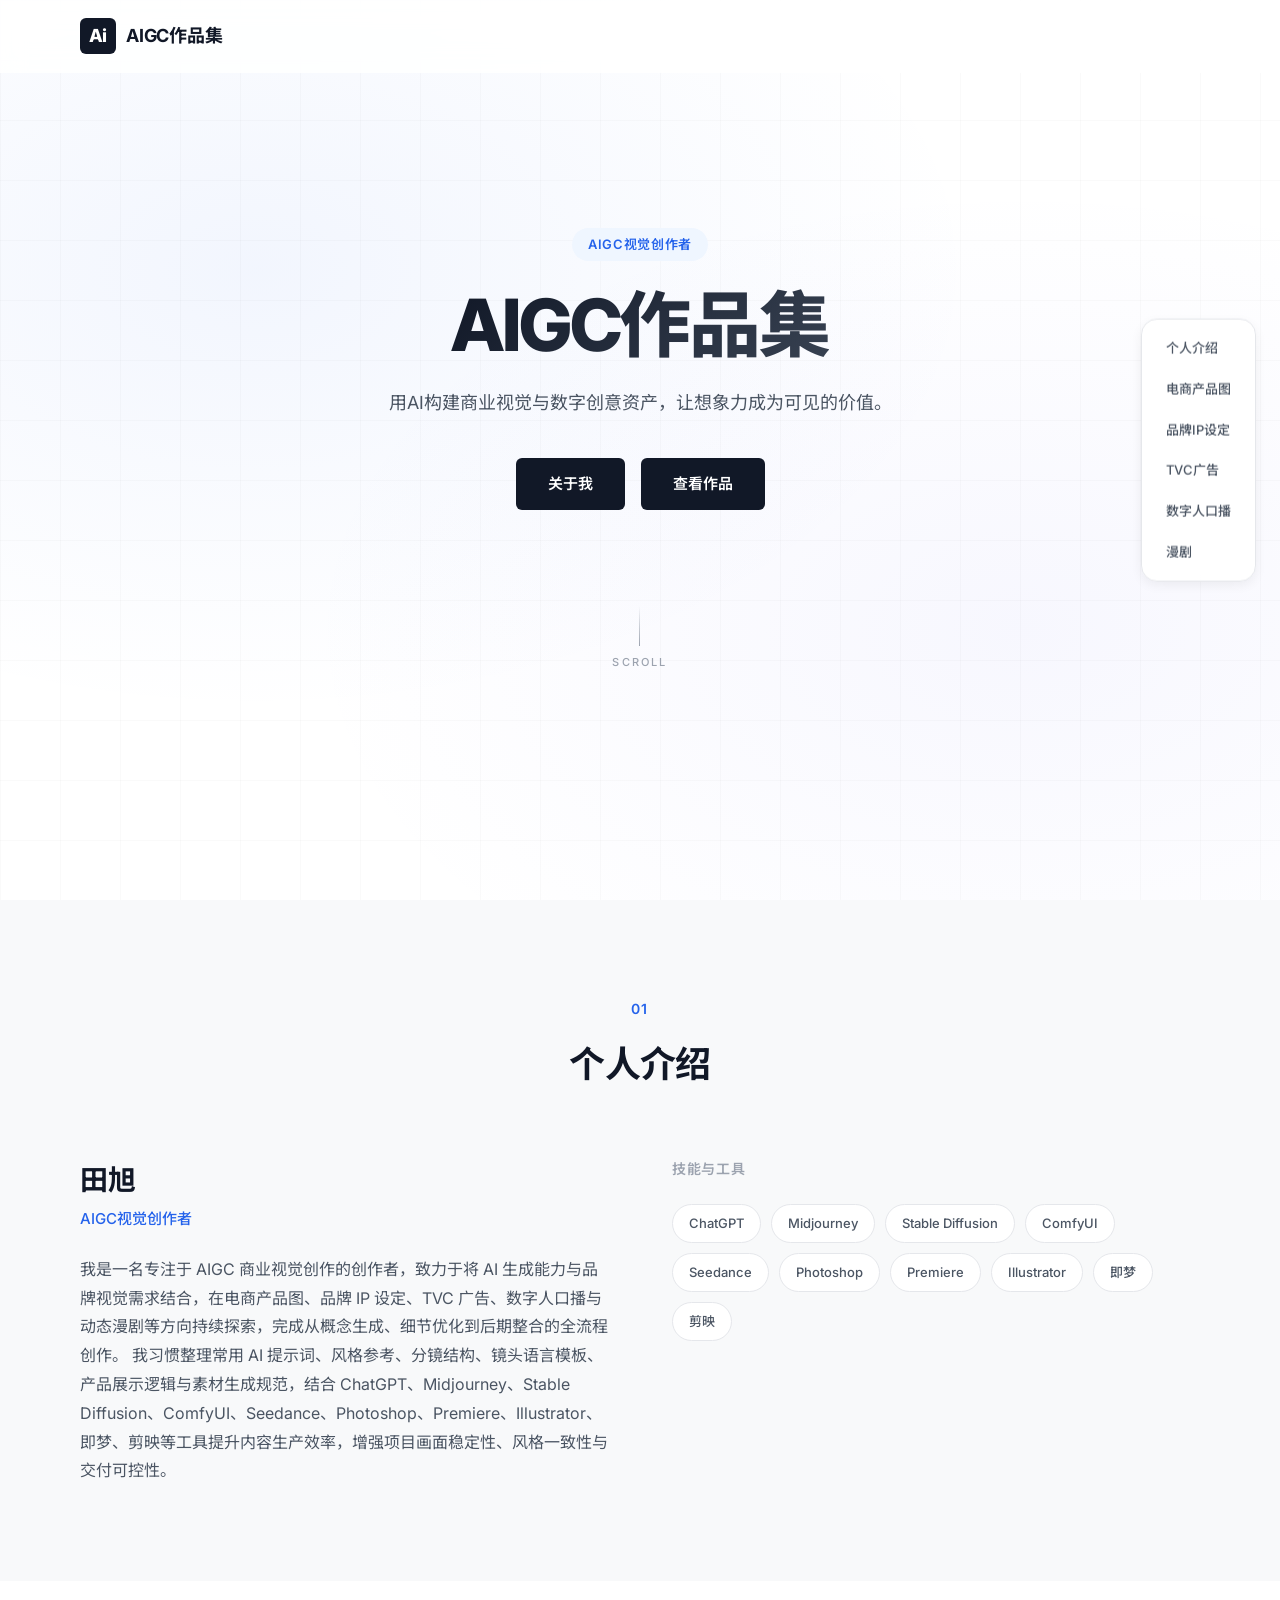
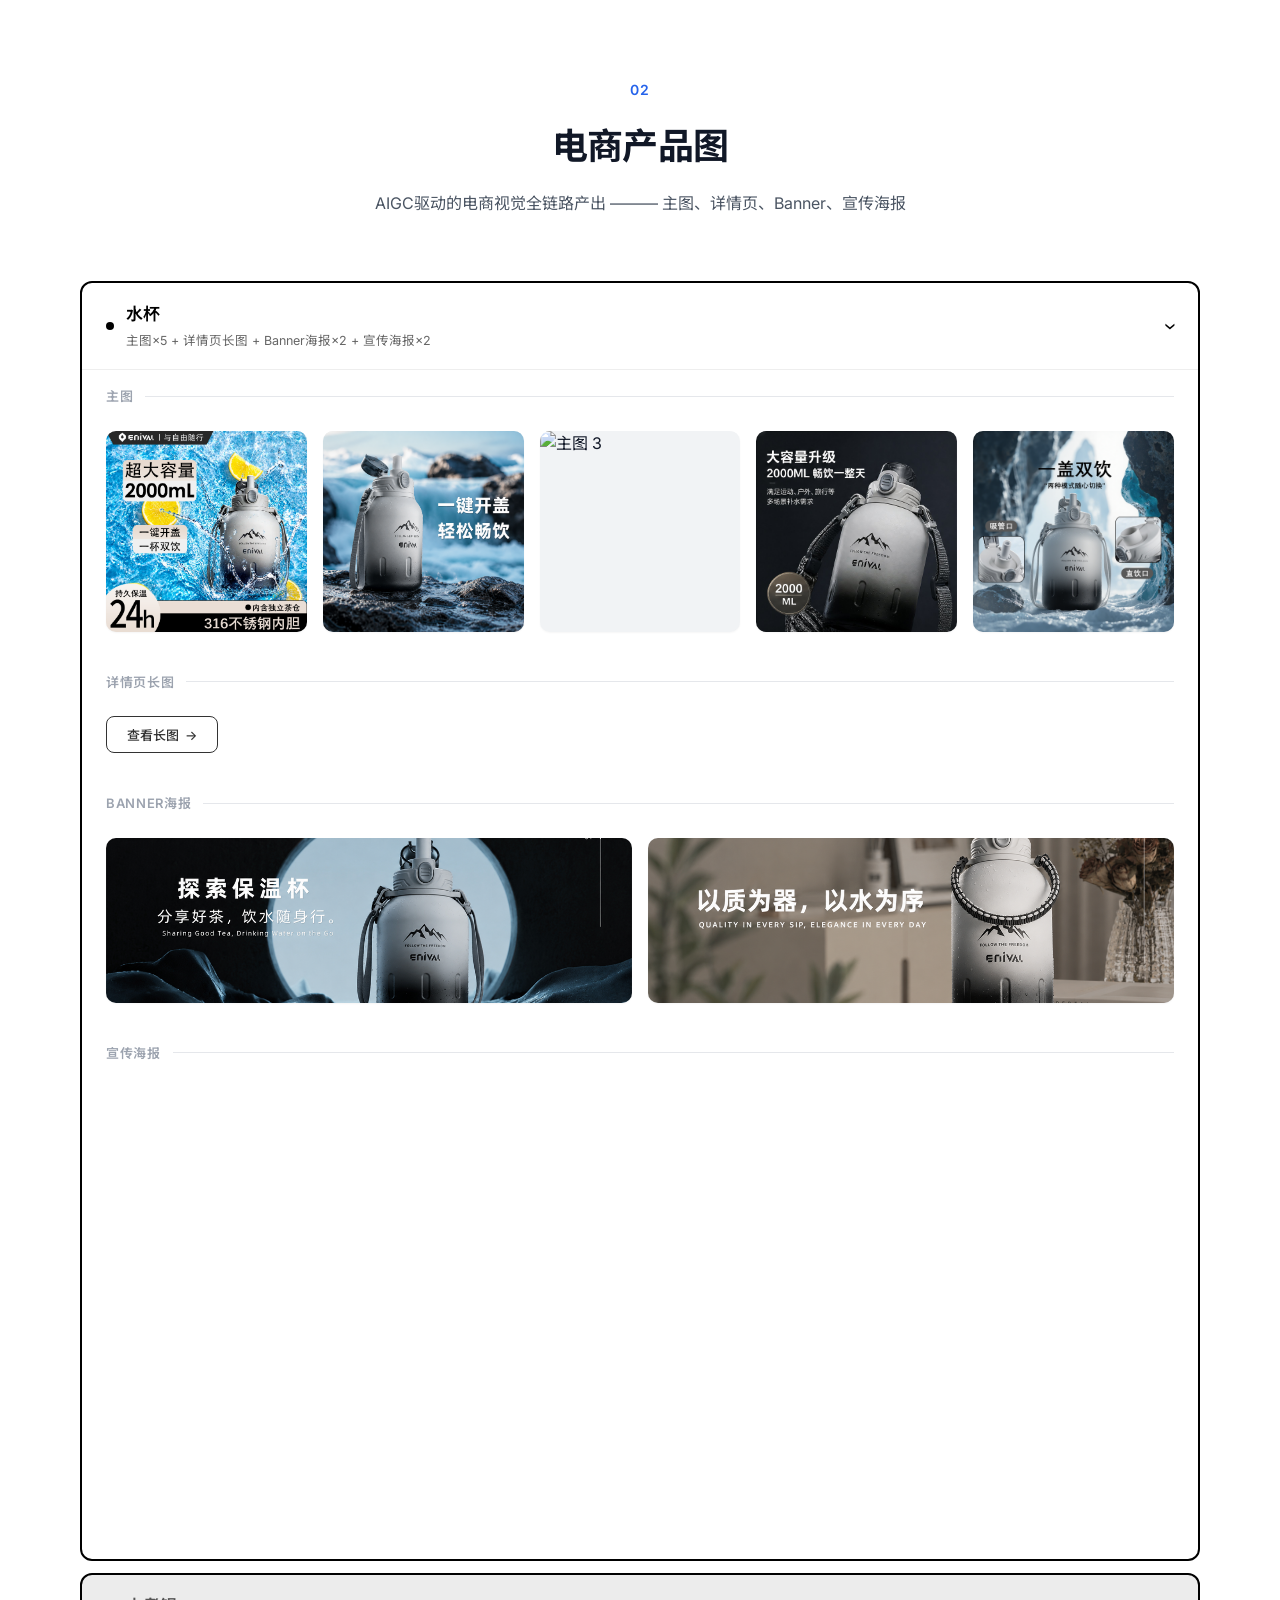
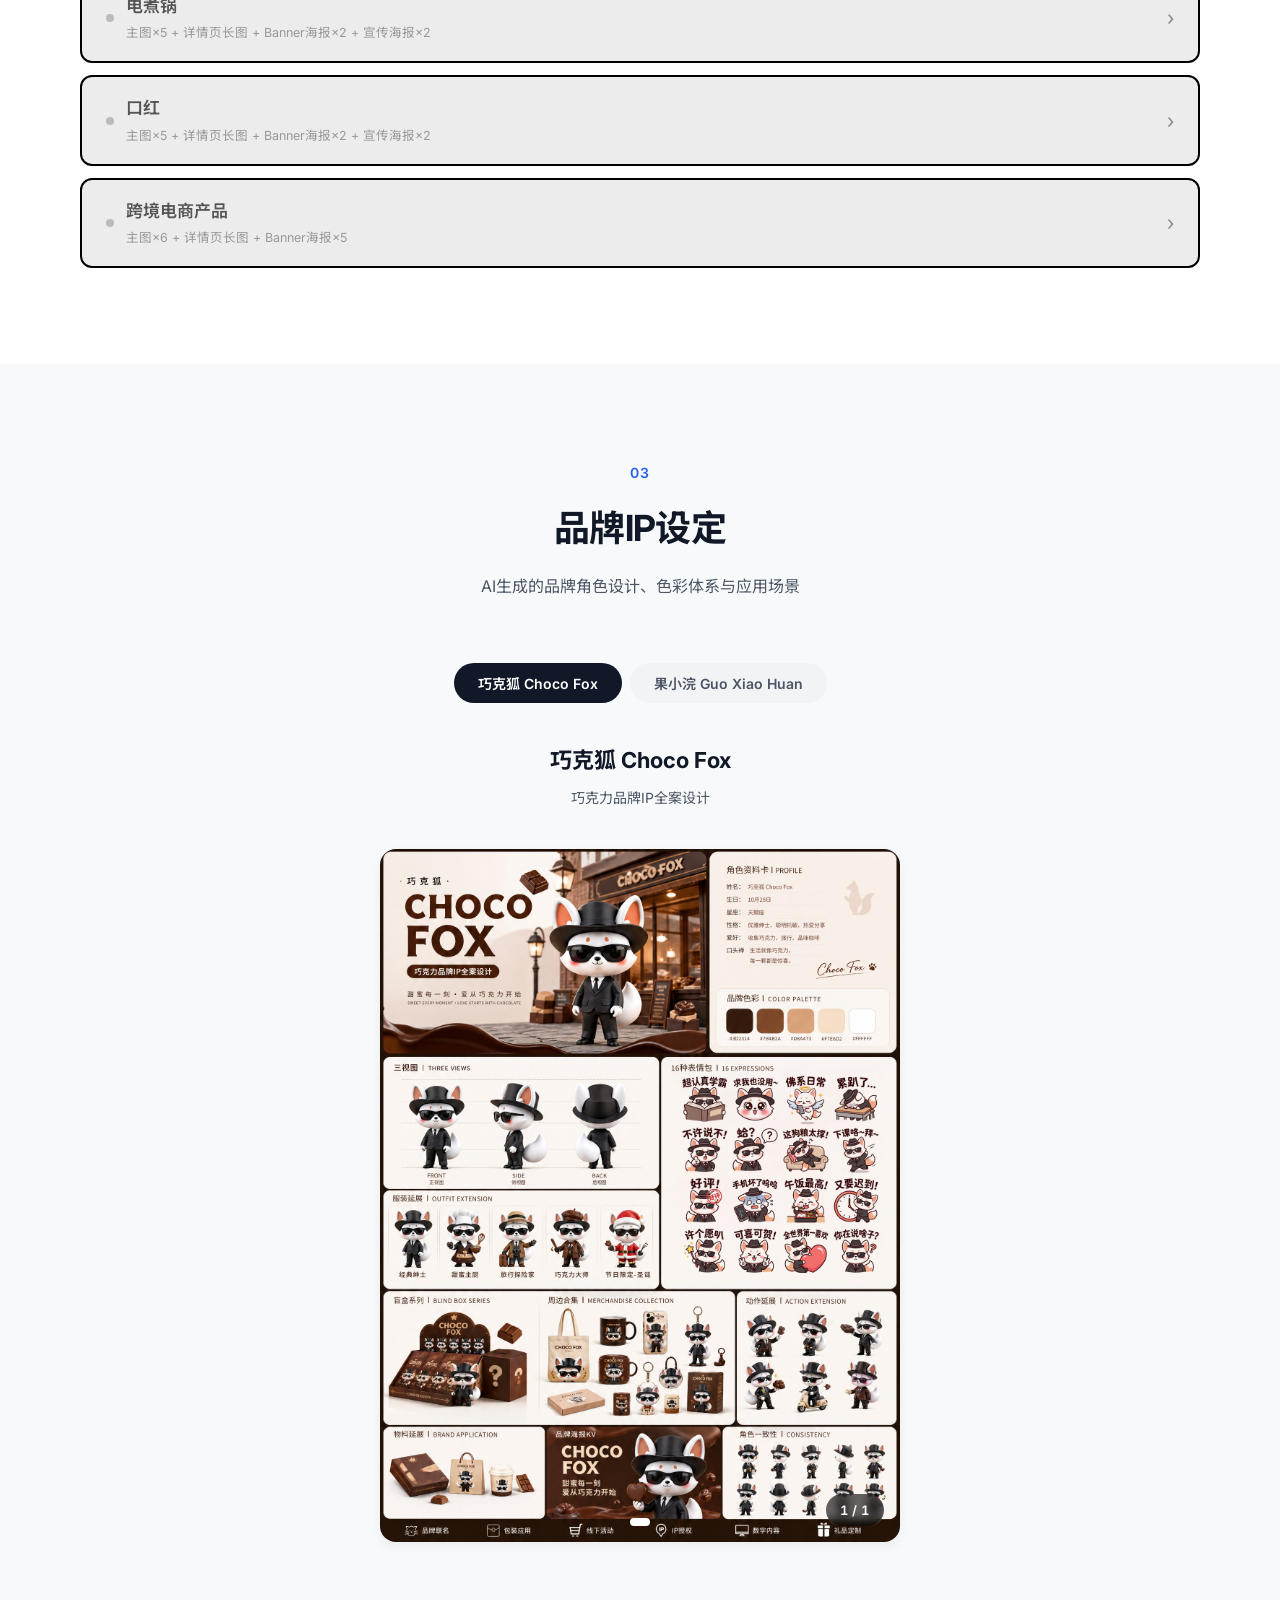
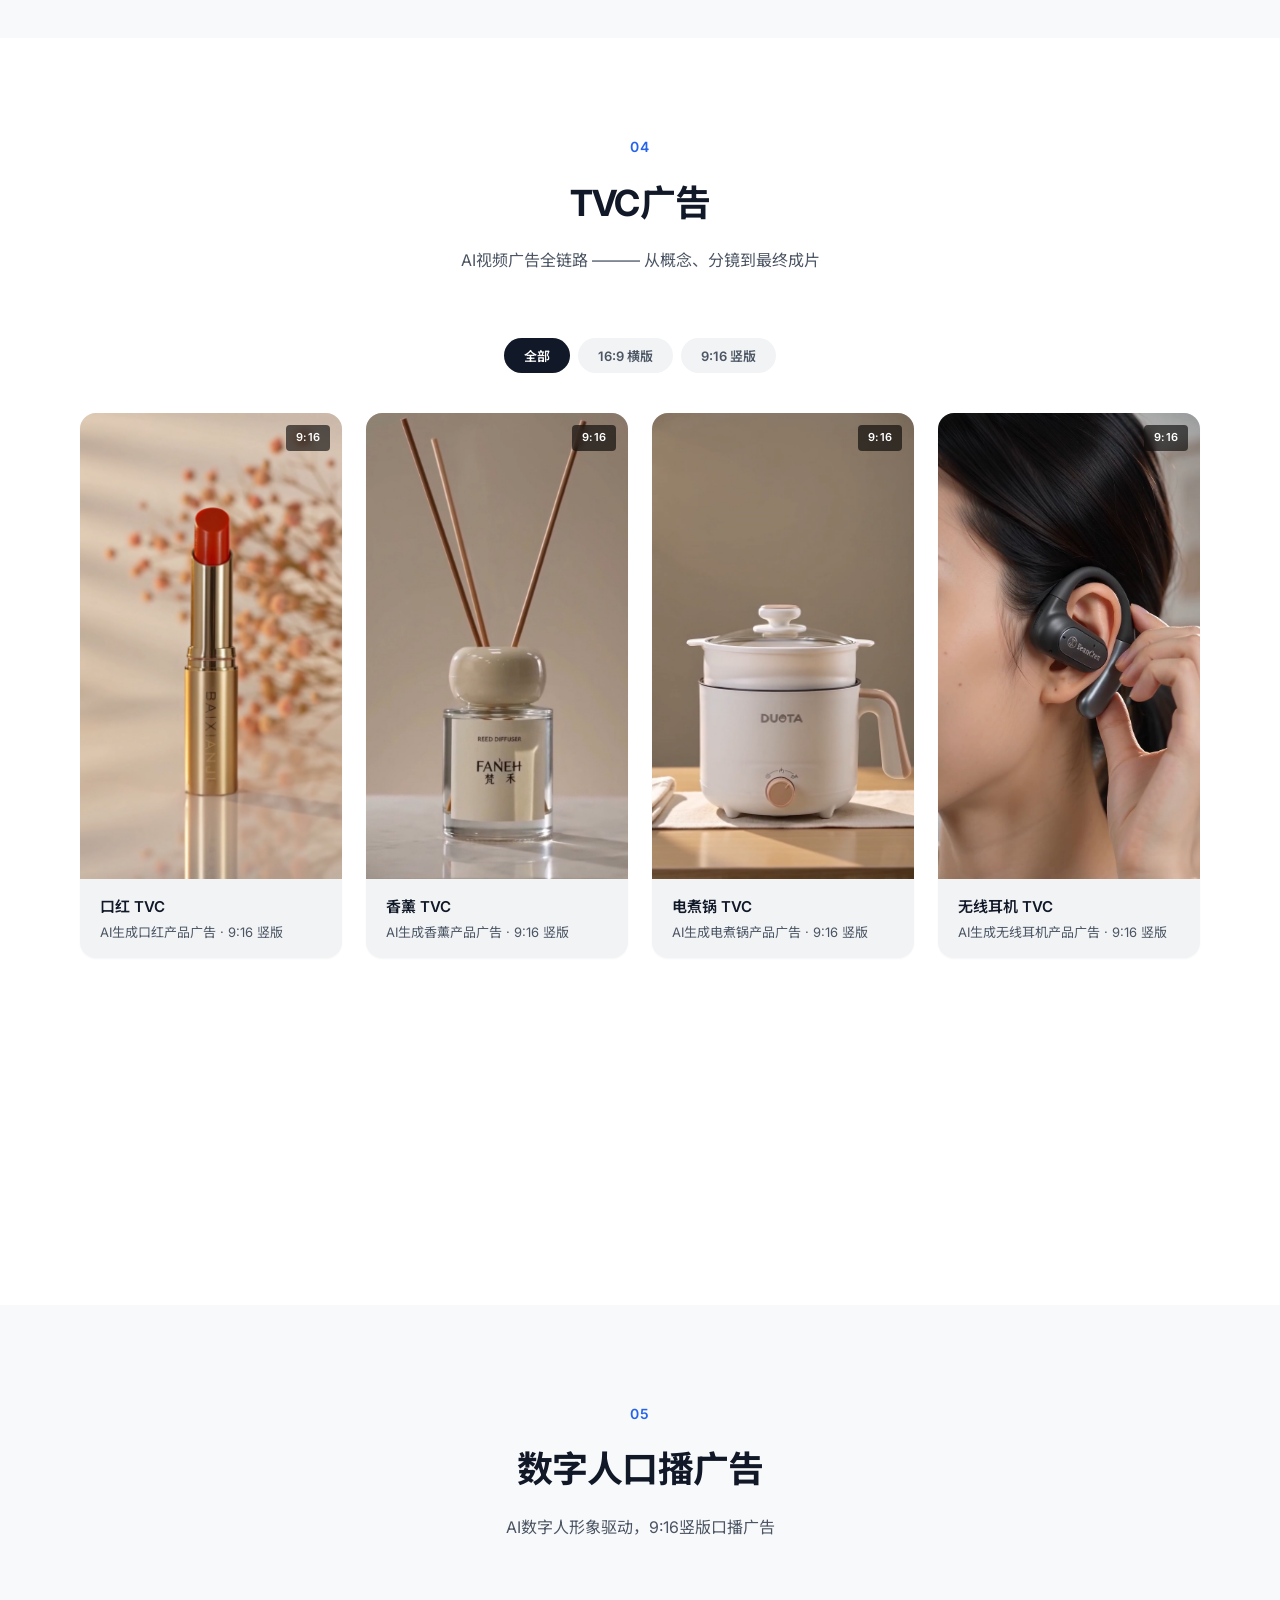
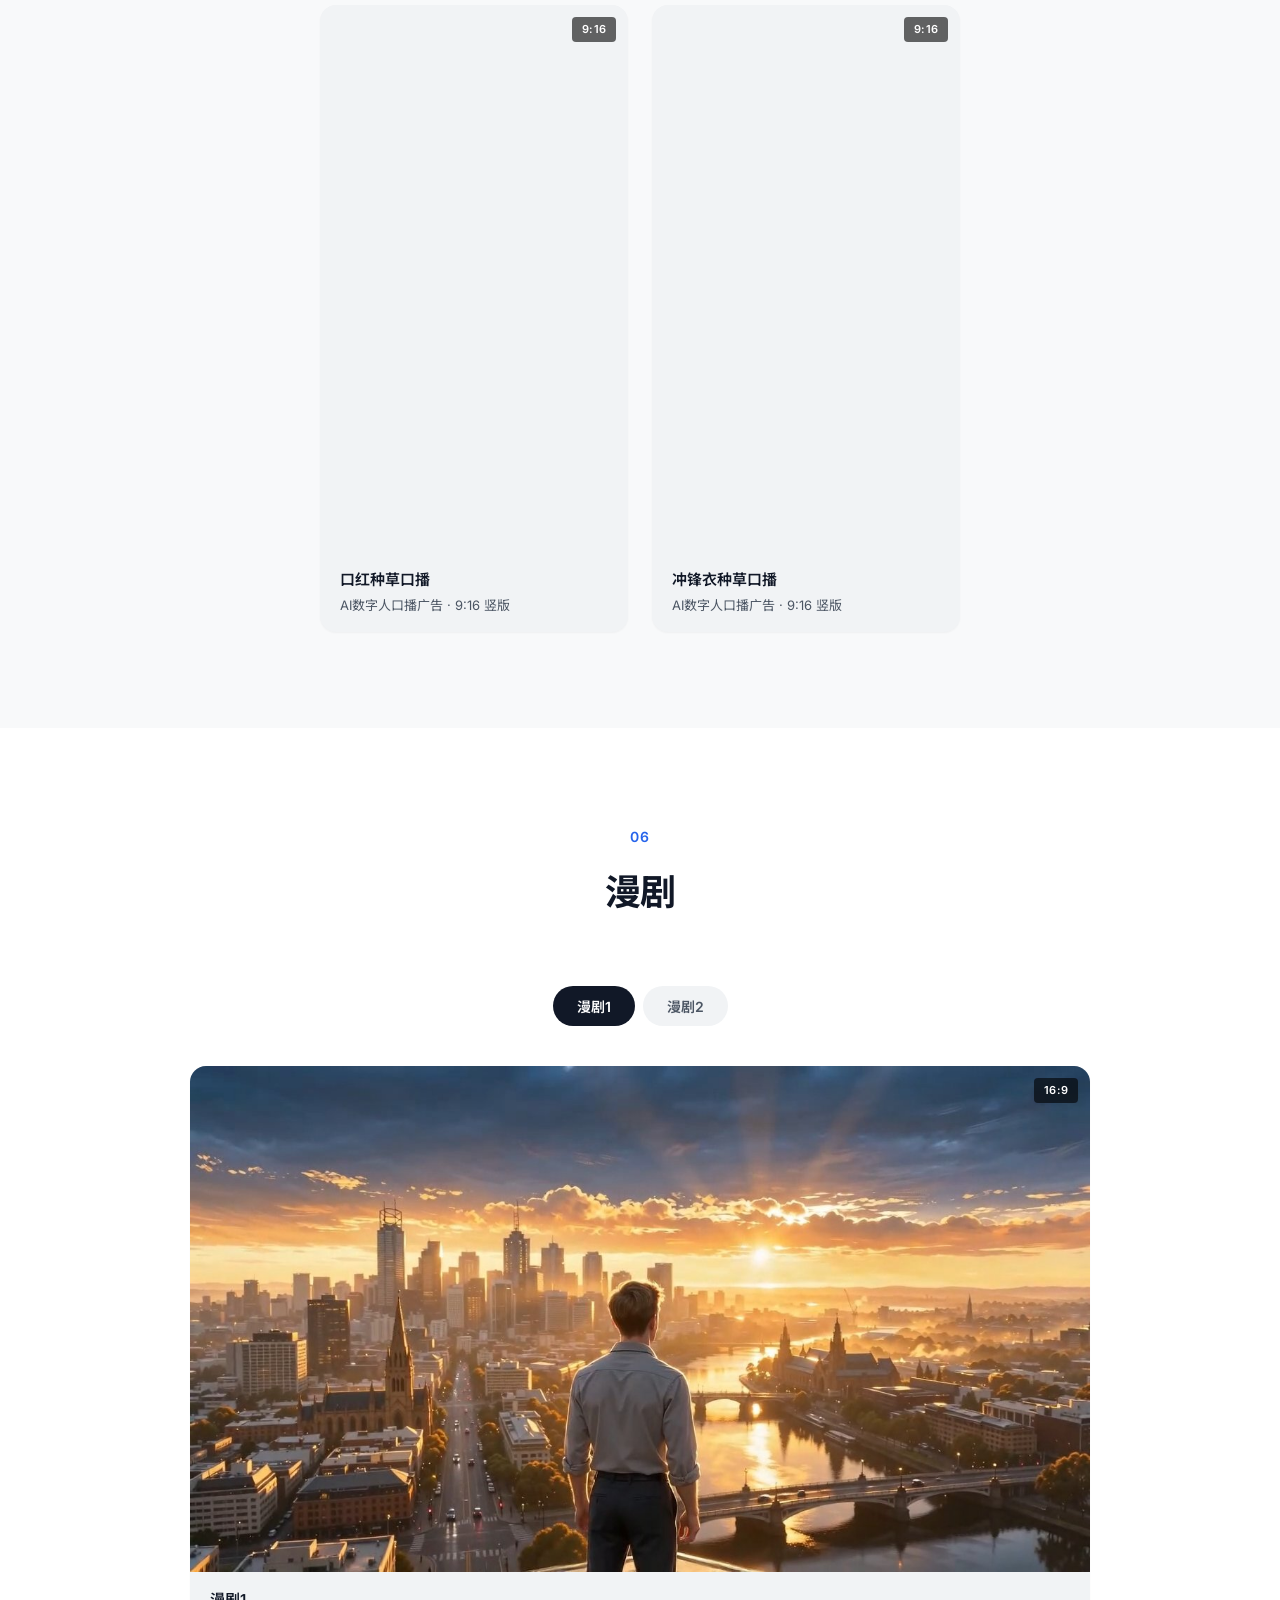
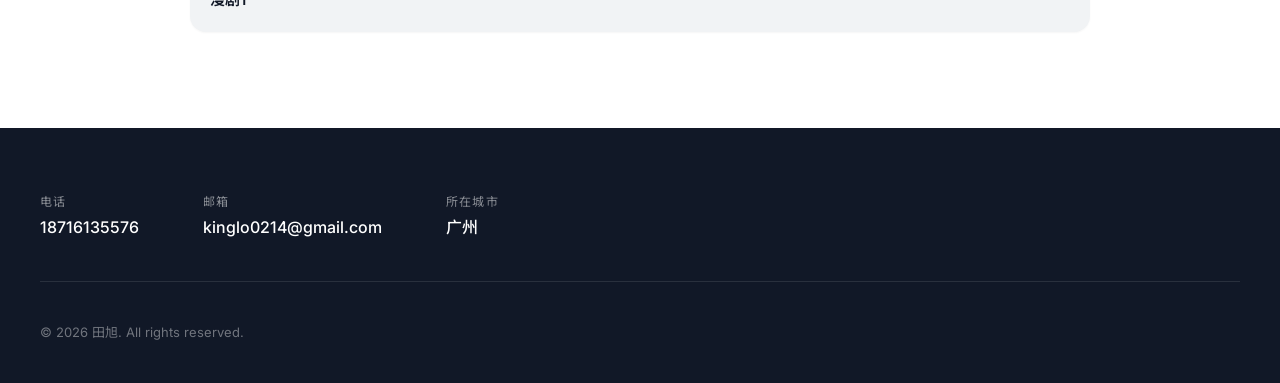
==== commit 2488e4d3: "更新个人介绍和技能工具标签，结合作品集工作方法" ====
--- a/index.html
+++ b/index.html
@@ -69,9 +69,9 @@
         <div class="about-bio">
           <h3 id="aboutName">田旭</h3>
           <p class="about-role" id="aboutRole">AIGC视觉创作者</p>
-          <p class="about-text" id="aboutBio">我是一名专注于 AIGC 商业视觉创作的创作者，致力于将 AI 生成能力与品牌视觉需求结合，输出可直接落地的高完成度作品。在电商产品图、品牌 IP 设定、TVC 广告、数字人口播与动态漫剧等方向持续探索，熟练运用 Midjourney、Stable Diffusion、ComfyUI、Runway、Sora、Photoshop 与 C4D 等工具，完成从概念生成、细节优化到后期整合的全流程创作。
+          <p class="about-text" id="aboutBio">我是一名专注于 AIGC 商业视觉创作的创作者，致力于将 AI 生成能力与品牌视觉需求结合，在电商产品图、品牌 IP 设定、TVC 广告、数字人口播与动态漫剧等方向持续探索，完成从概念生成、细节优化到后期整合的全流程创作。
 
-我相信 AI 不是替代创意，而是放大创意的工具——通过稳定的风格控制与高效的视觉生产，帮助品牌把想象力转化为可传播、可转化的视觉资产。</p>
+我习惯整理常用 AI 提示词、风格参考、分镜结构、镜头语言模板、产品展示逻辑与素材生成规范，结合 ChatGPT、Midjourney、Stable Diffusion、ComfyUI、Seedance、Photoshop、Premiere、Illustrator、即梦、剪映等工具提升内容生产效率，增强项目画面稳定性、风格一致性与交付可控性。</p>
         </div>
         <div class="about-skills">
           <h4>技能与工具</h4>
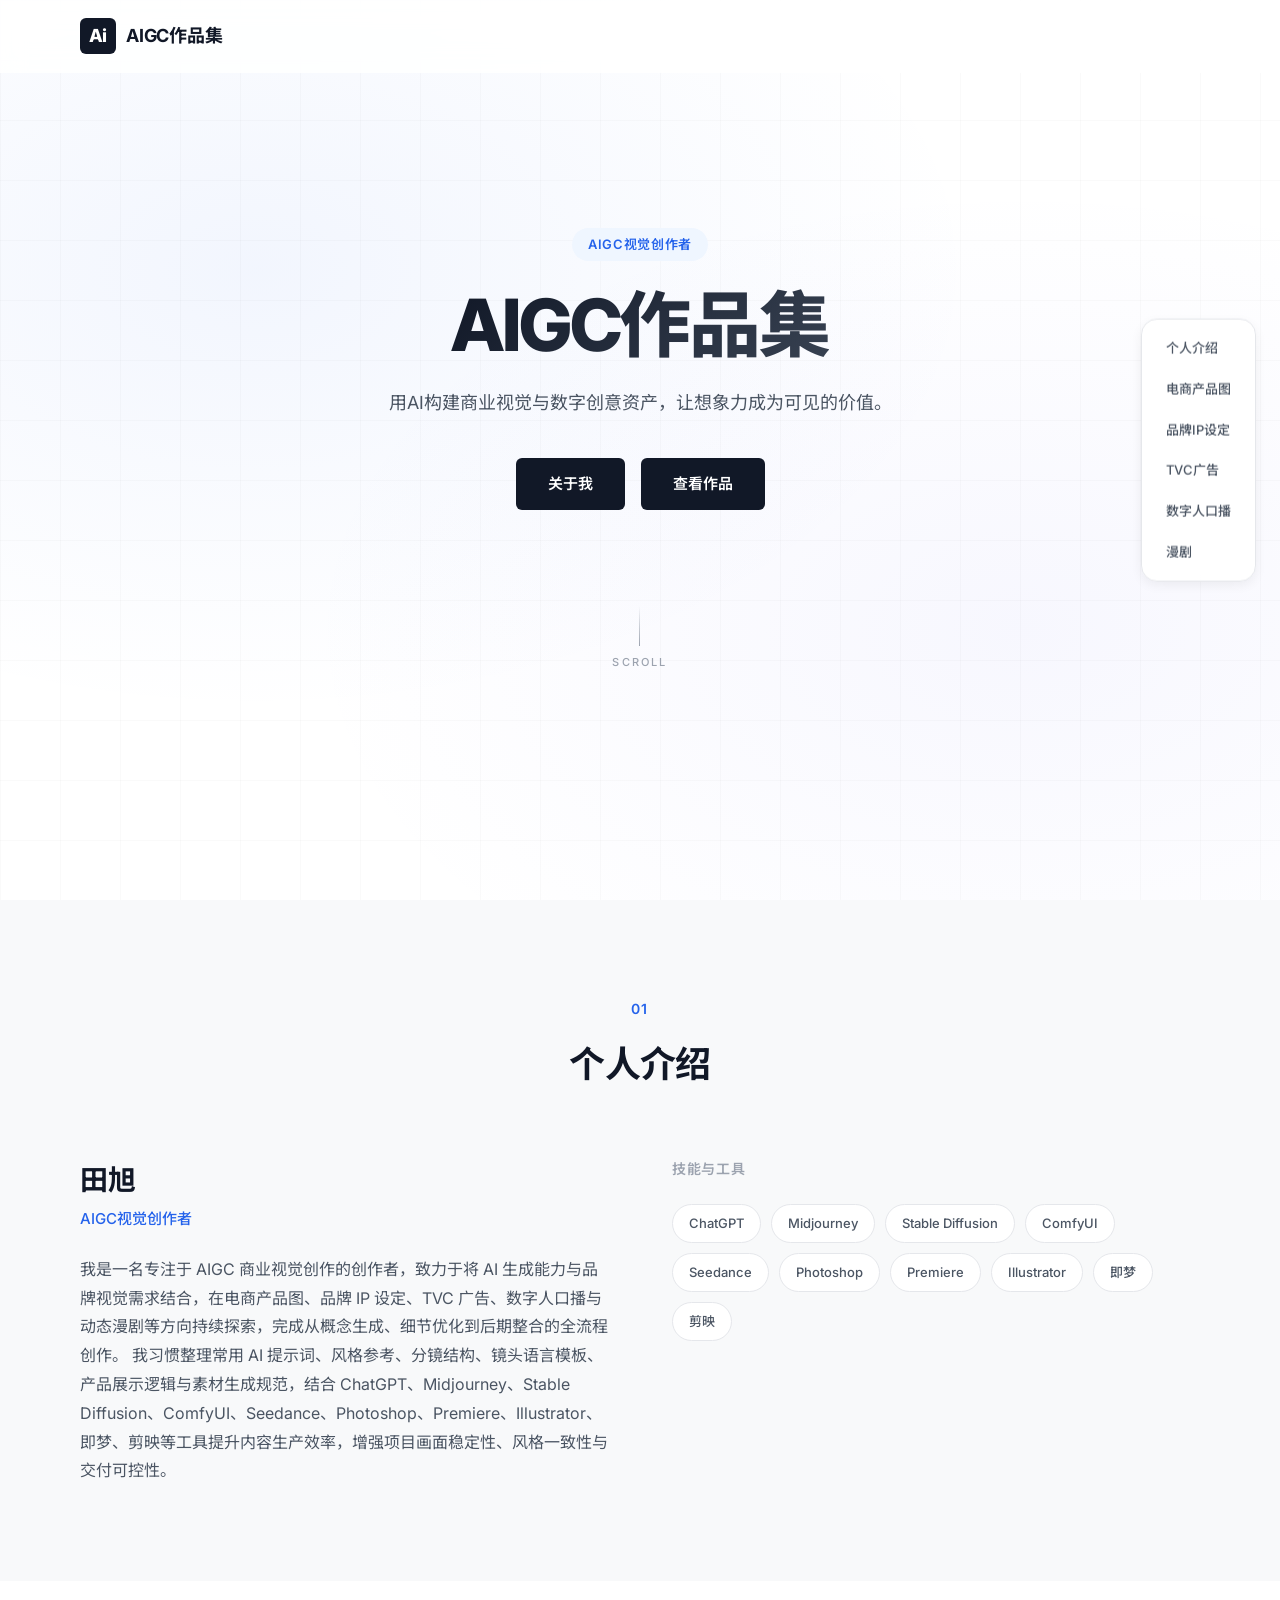
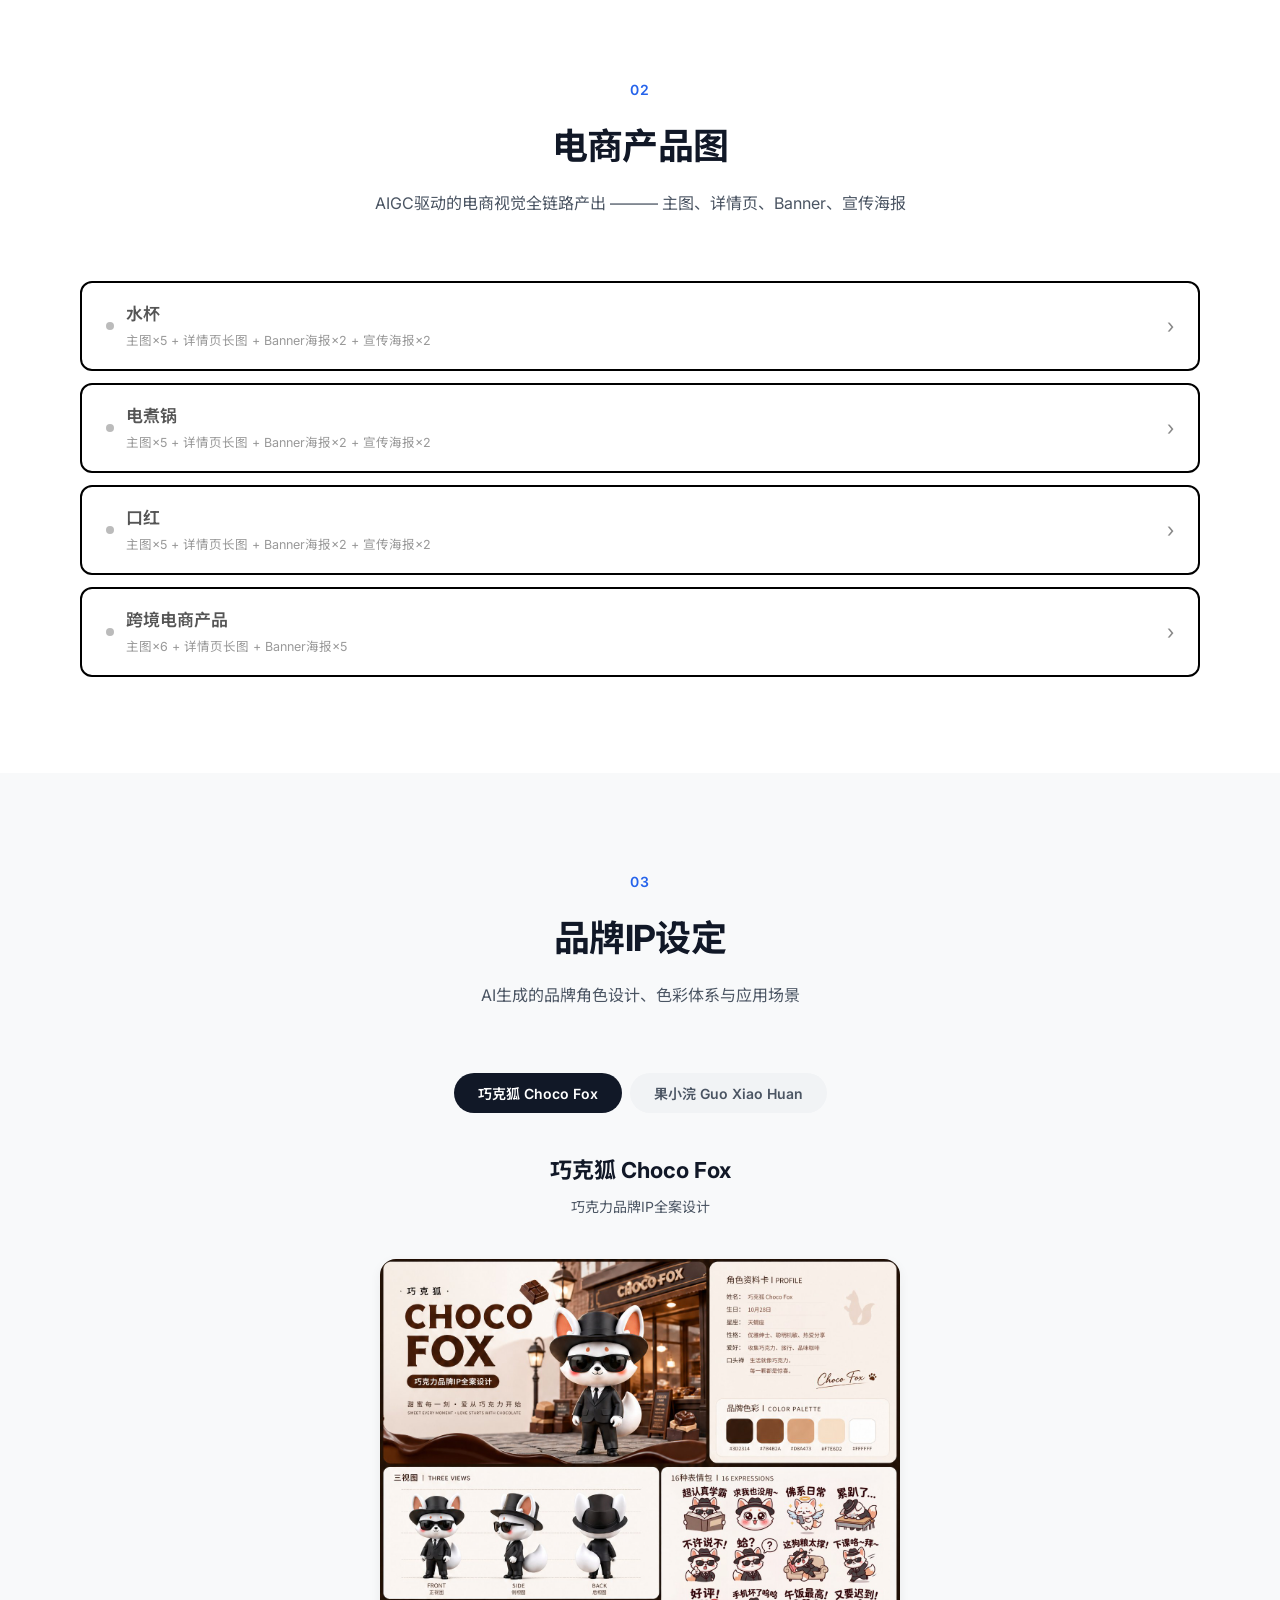
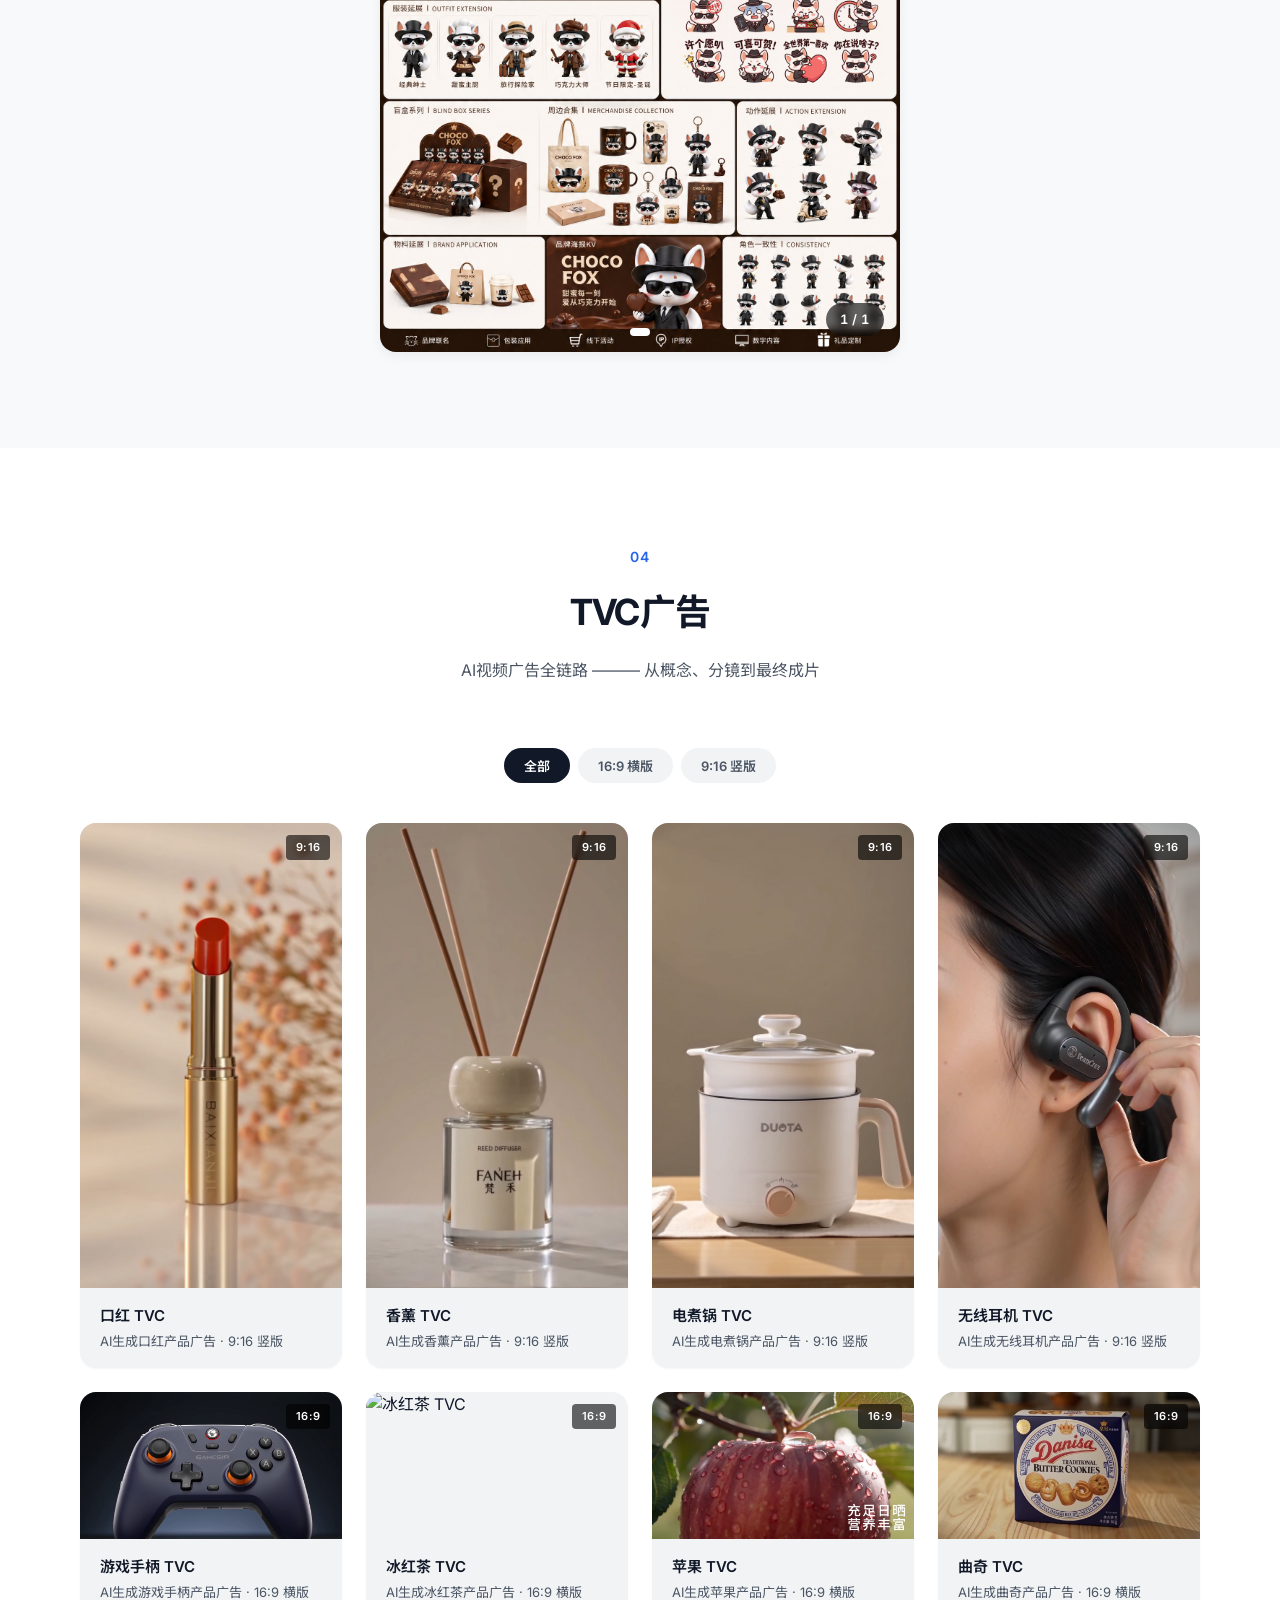
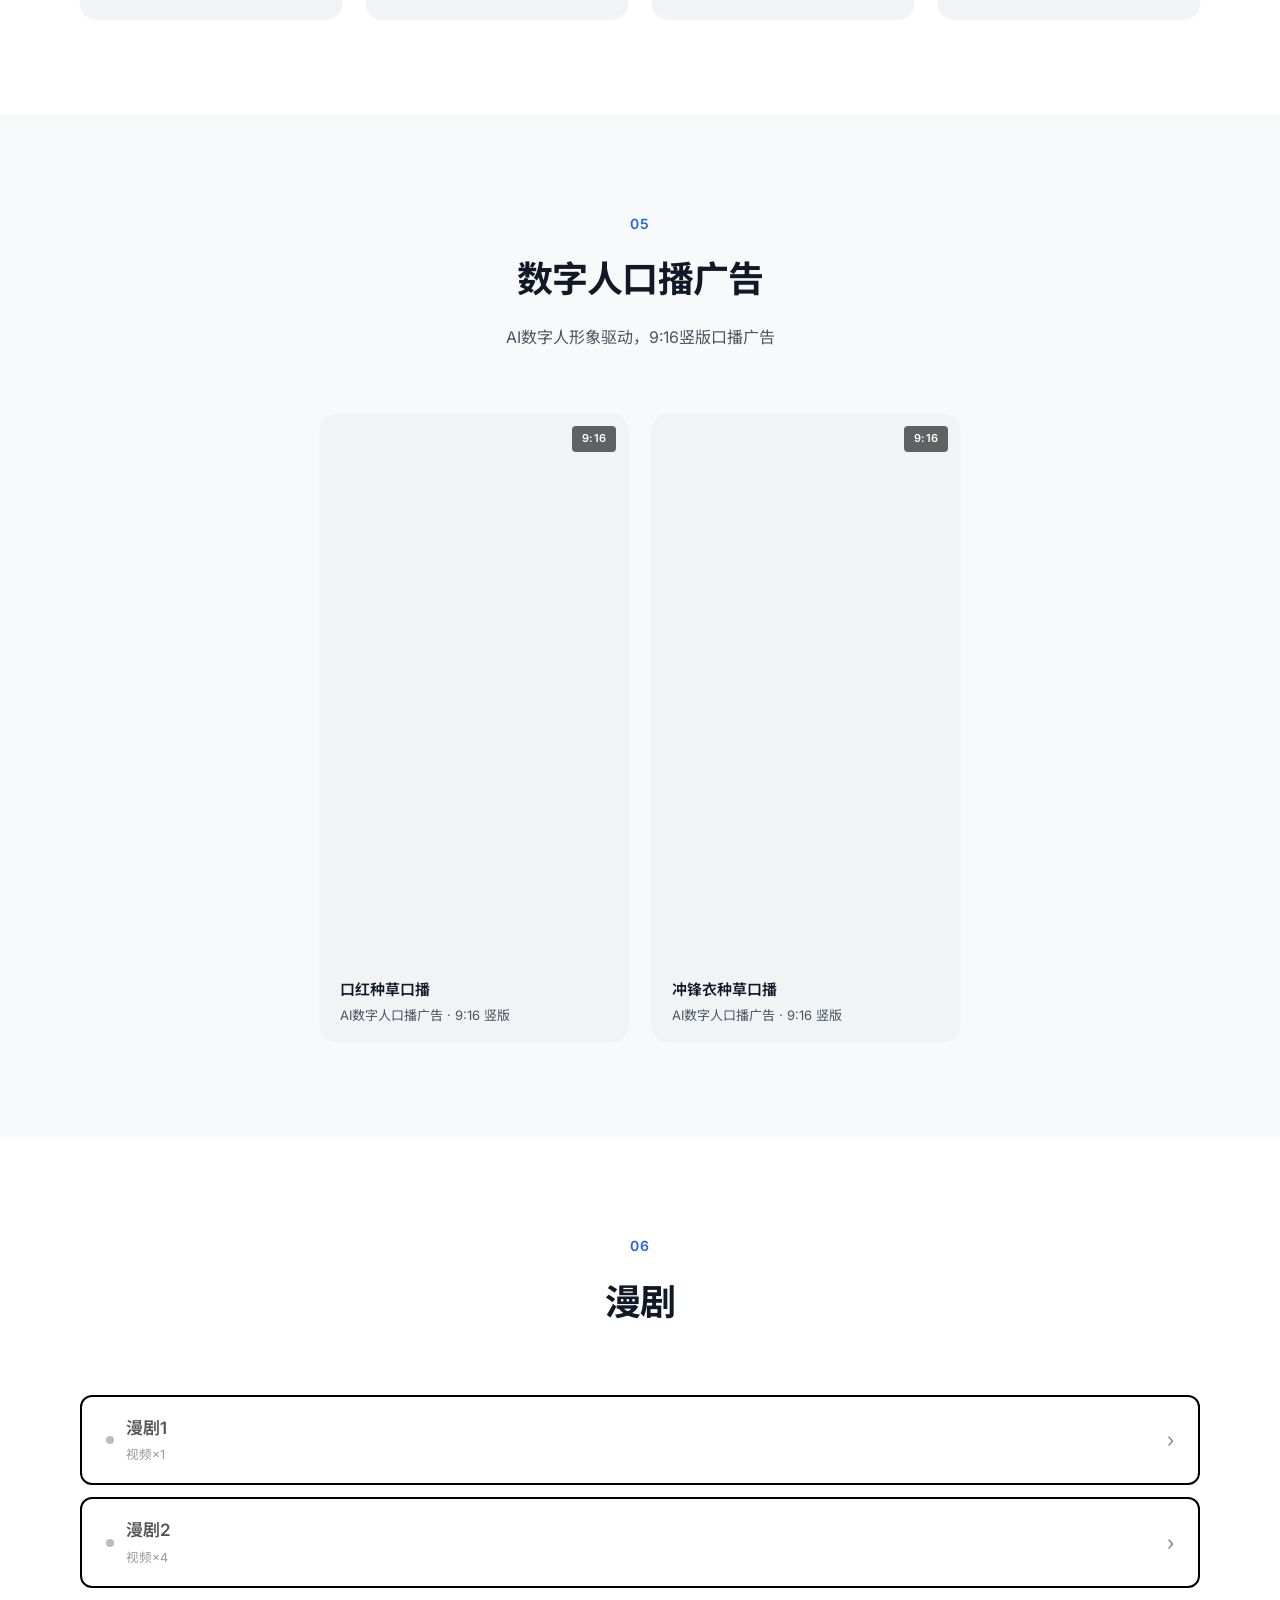
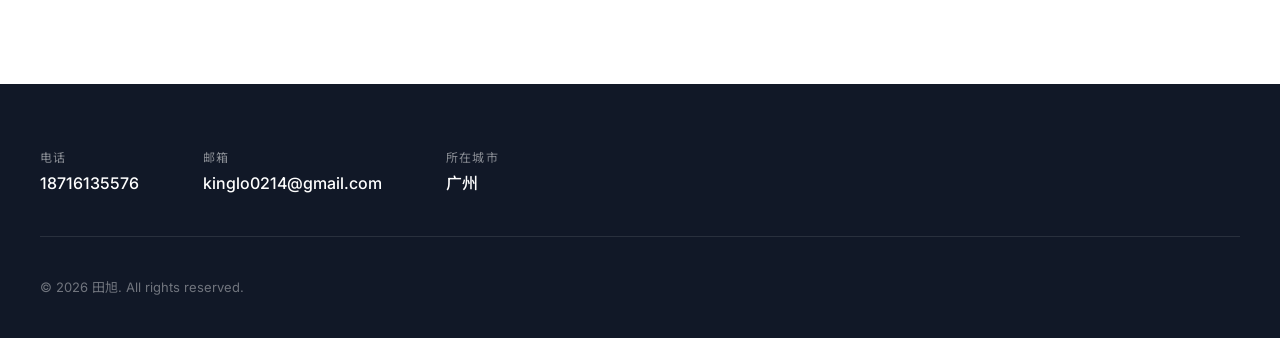
==== commit 440aff58: "漫剧板块改为Accordion横幅式，与电商产品图一致" ====
--- a/index.html
+++ b/index.html
@@ -134,8 +134,7 @@
         <span class="section-num">06</span>
         <h2 class="section-title">漫剧</h2>
       </div>
-      <div class="tabs-wrapper" id="comicTabs"></div>
-      <div class="tab-content" id="comicContent"></div>
+      <div class="eco-accordion" id="comicAccordion"></div>
     </section>
   </main>
 
--- a/css/style.css
+++ b/css/style.css
@@ -360,7 +360,7 @@
   border-radius: 12px;
   overflow: hidden;
   transition: background 0.3s ease;
-  background: #ececec;
+  background: #fff;
 }
 .eco-acc-item.active { background: #fff; }
 .eco-acc-header {
@@ -372,8 +372,8 @@
   user-select: none;
   transition: background 0.25s;
 }
-.eco-acc-header:hover { background: rgba(0,0,0,0.04); }
-.eco-acc-item.active .eco-acc-header:hover { background: rgba(0,0,0,0.02); }
+.eco-acc-item:not(.active) .eco-acc-header:hover { background: #ececec; }
+.eco-acc-item.active .eco-acc-header:hover { background: transparent; }
 .eco-acc-header-left { display: flex; align-items: center; gap: 12px; }
 .eco-acc-dot {
   width: 8px; height: 8px; border-radius: 50%;
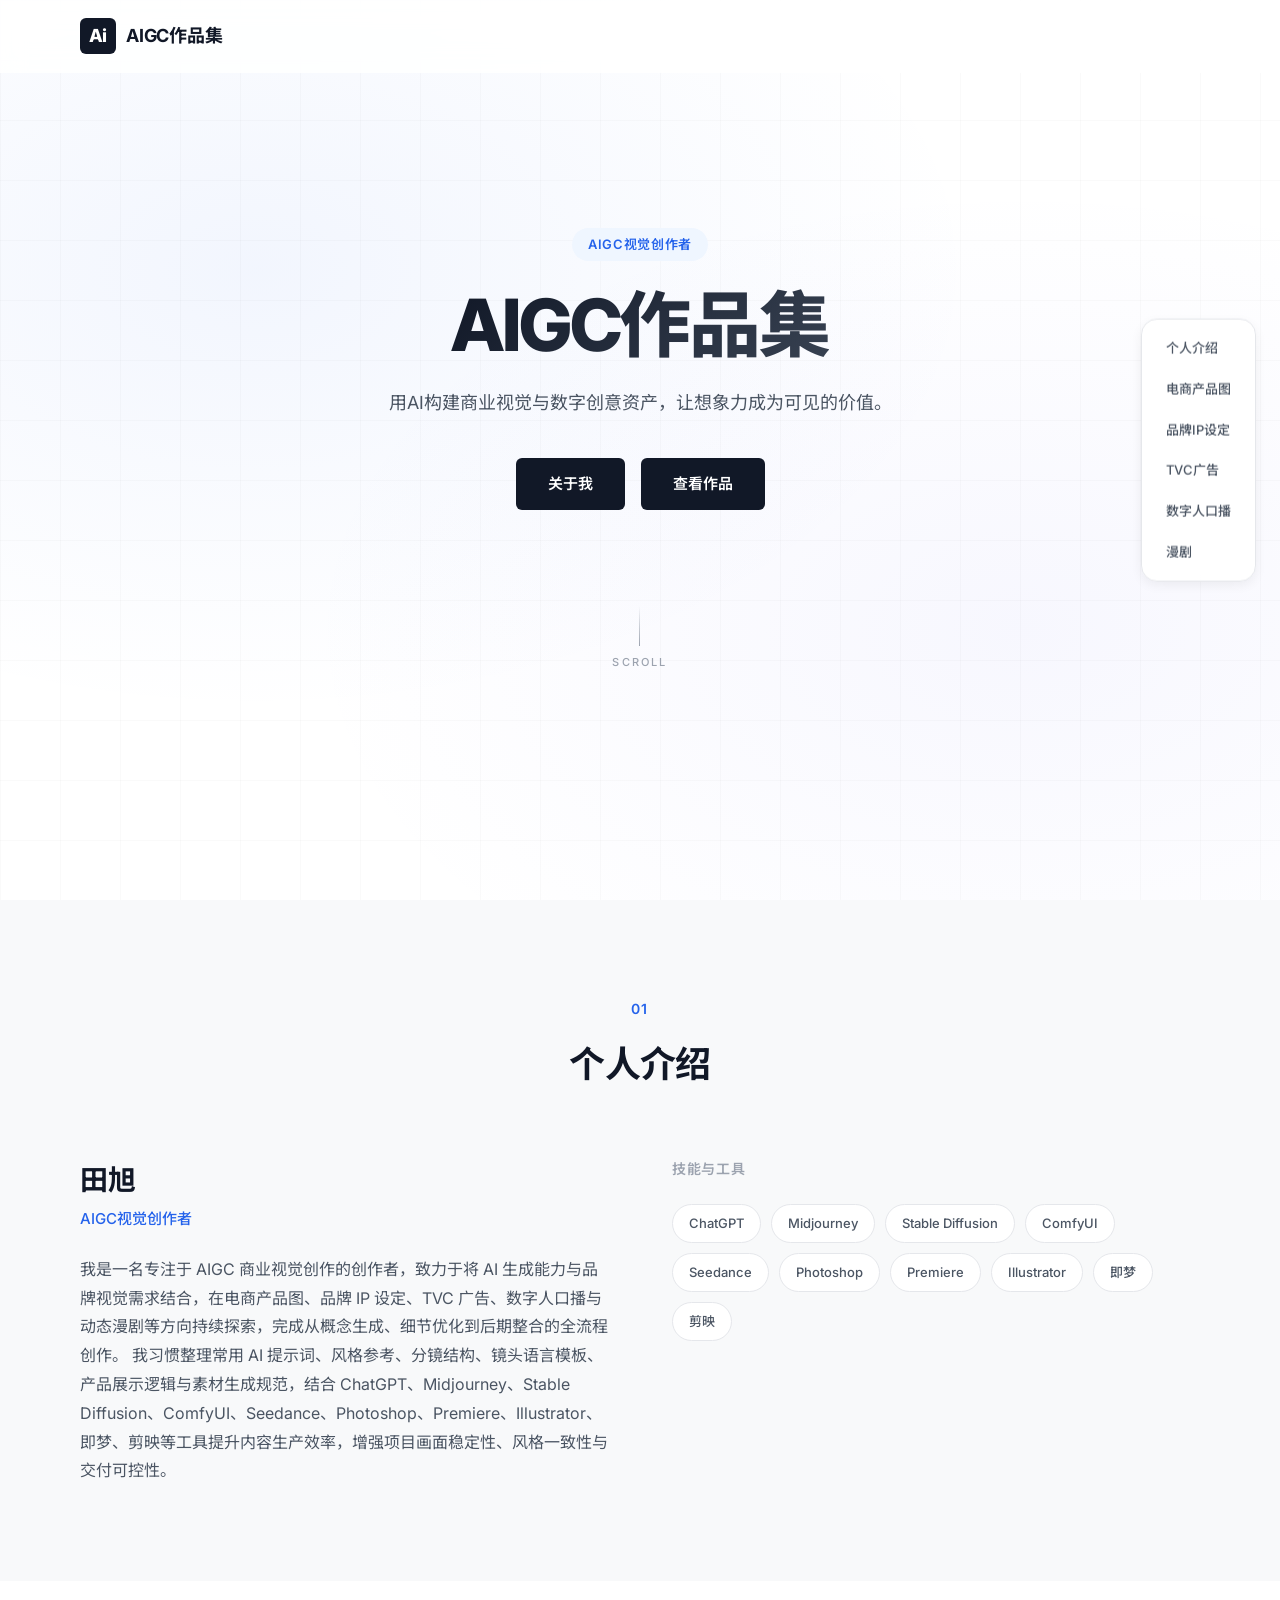
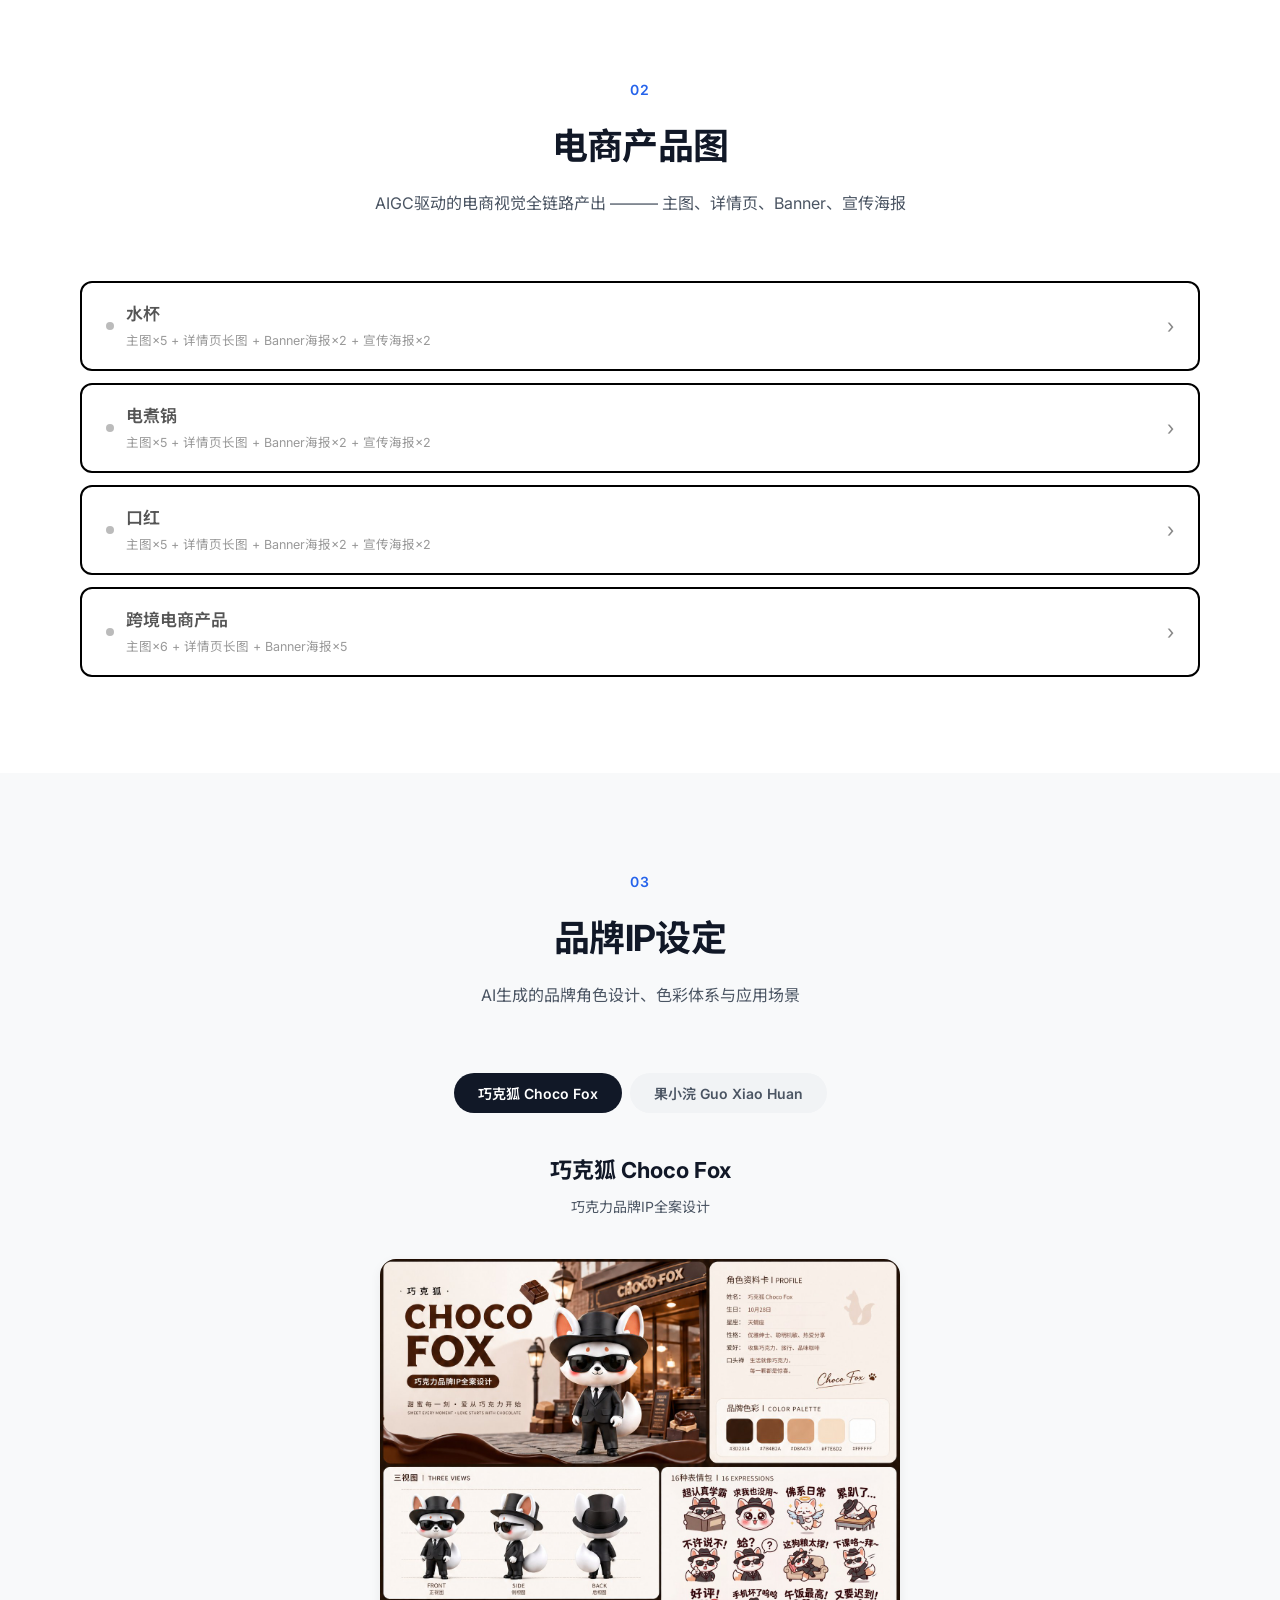
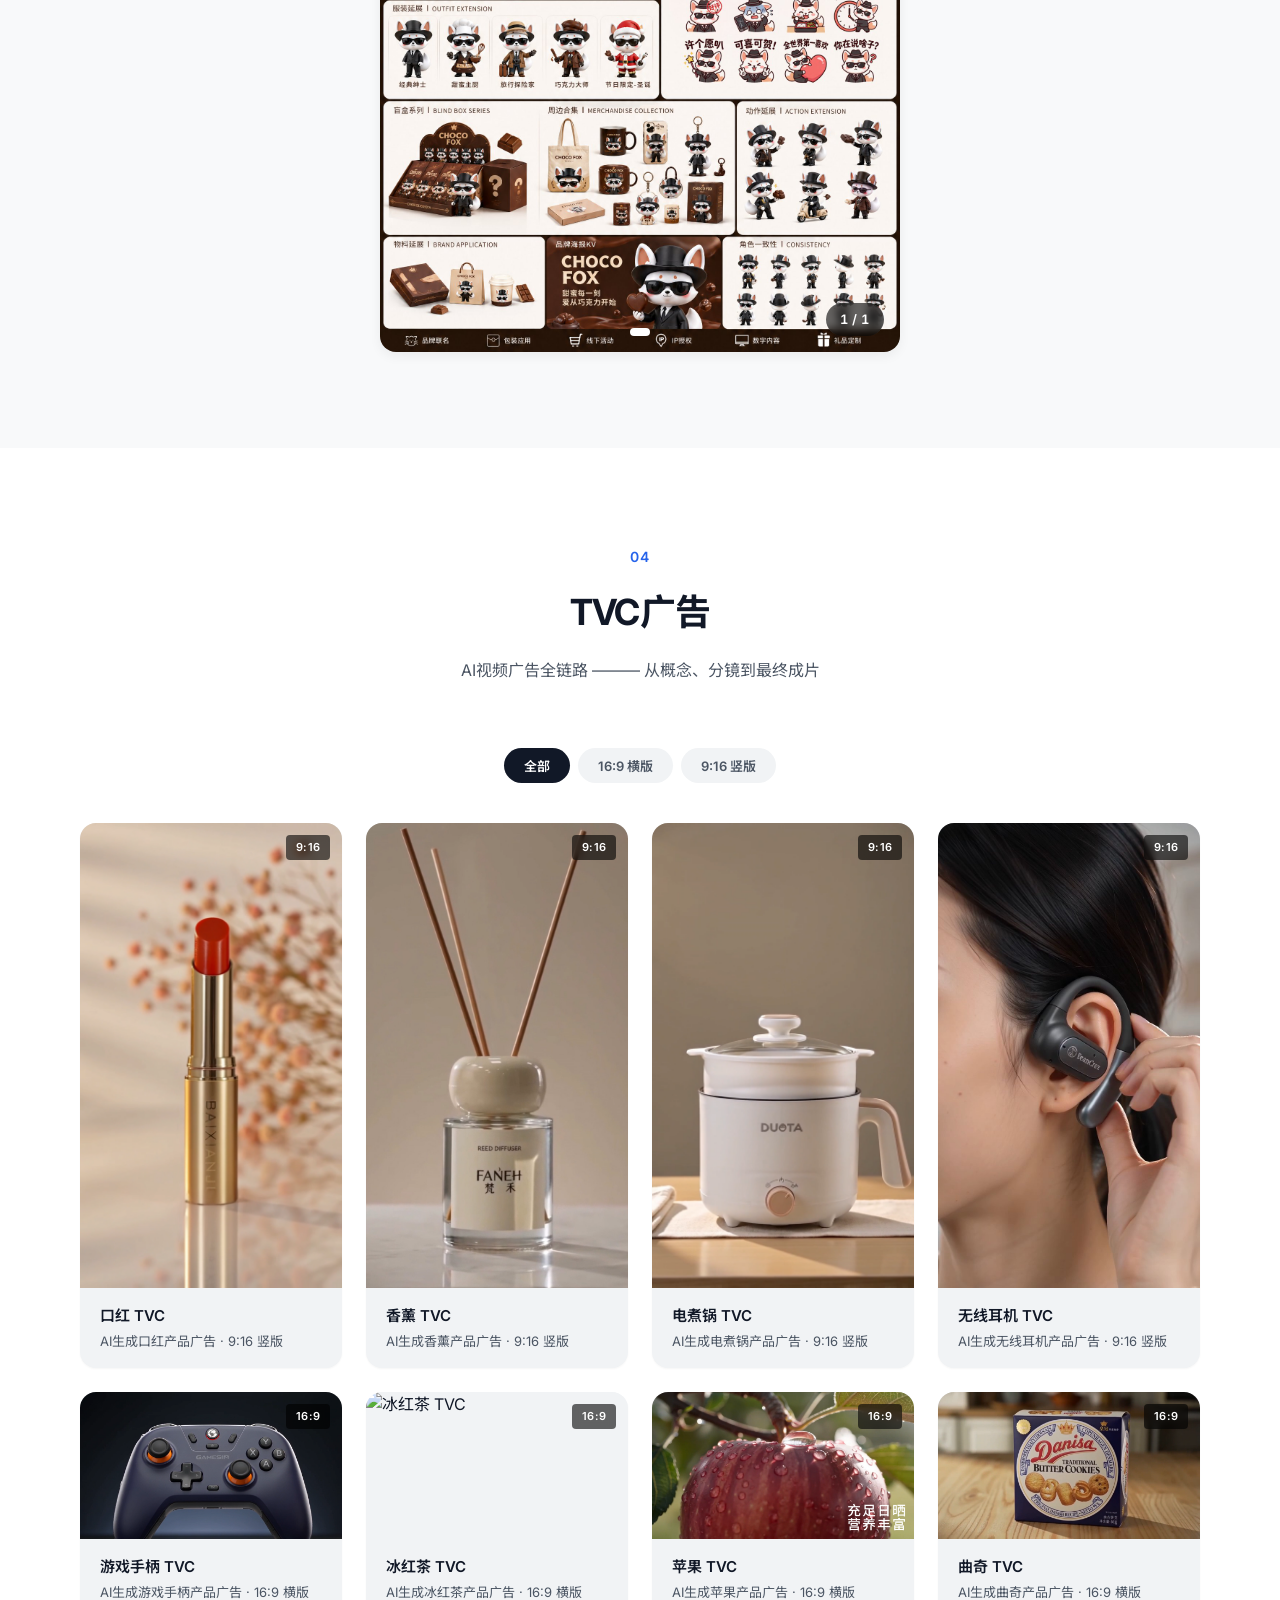
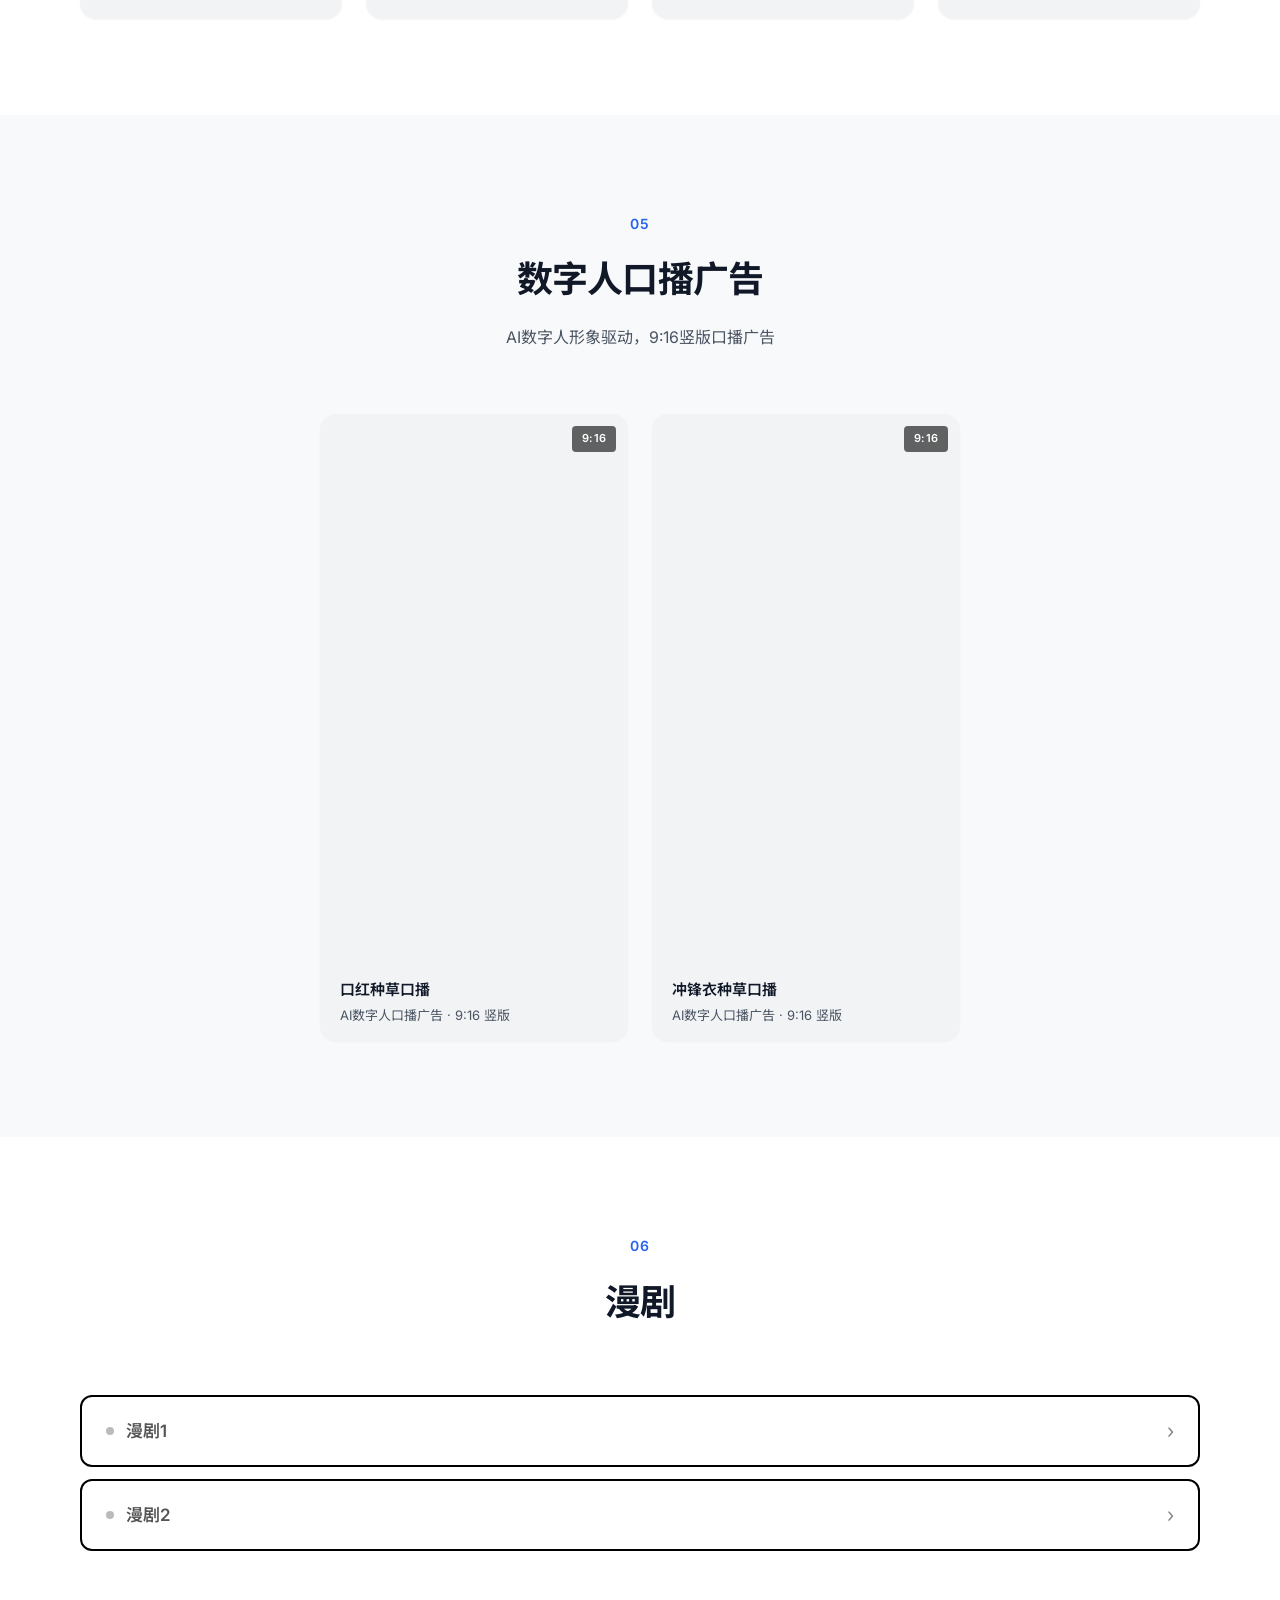
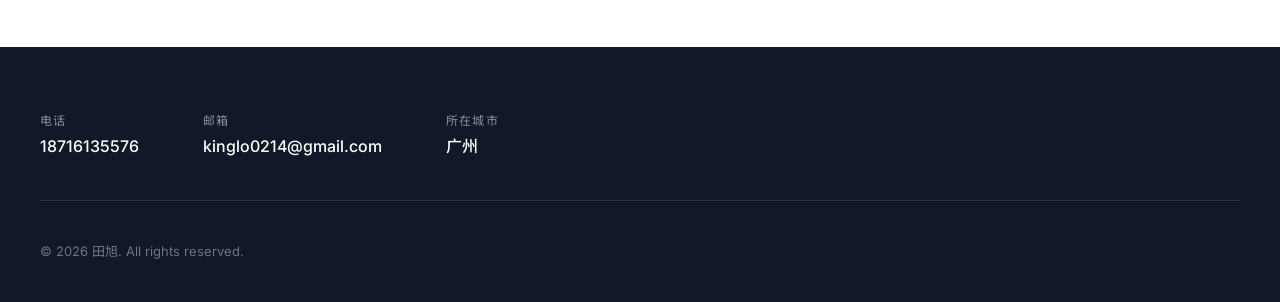
==== commit 65318d1c: "Update index.html" ====
--- a/index.html
+++ b/index.html
@@ -42,7 +42,7 @@
   <header id="hero" class="hero">
     <div class="hero-bg"></div>
     <div class="hero-content">
-      <div class="hero-tag" id="heroTag">AIGC视觉创作者</div>
+      <div class="hero-tag" id="heroTag">AIGC视觉创作</div>
       <h1 class="hero-title" id="heroTitle">AIGC作品集</h1>
       <p class="hero-subtitle" id="heroSubtitle">用AI构建商业视觉与数字创意资产，让想象力成为可见的价值。</p>
       <div class="hero-cta">
@@ -69,9 +69,9 @@
         <div class="about-bio">
           <h3 id="aboutName">田旭</h3>
           <p class="about-role" id="aboutRole">AIGC视觉创作者</p>
-          <p class="about-text" id="aboutBio">我是一名专注于 AIGC 商业视觉创作的创作者，致力于将 AI 生成能力与品牌视觉需求结合，在电商产品图、品牌 IP 设定、TVC 广告、数字人口播与动态漫剧等方向持续探索，完成从概念生成、细节优化到后期整合的全流程创作。
+          <p class="about-text" id="aboutBio">一名专注于 AIGC 商业视觉创作的创作者，致力于将 AI 生成能力与品牌视觉需求结合，在电商产品图、品牌 IP 设定、TVC 广告、数字人口播与动态漫剧等方向持续探索，能独立完成从概念生成、细节优化到后期整合的全流程创作。
 
-我习惯整理常用 AI 提示词、风格参考、分镜结构、镜头语言模板、产品展示逻辑与素材生成规范，结合 ChatGPT、Midjourney、Stable Diffusion、ComfyUI、Seedance、Photoshop、Premiere、Illustrator、即梦、剪映等工具提升内容生产效率，增强项目画面稳定性、风格一致性与交付可控性。</p>
+善于整理常用 AI 提示词、风格参考、分镜结构、镜头语言模板、产品展示逻辑与素材生成规范，结合多种AI工具提升内容生产效率，增强项目画面稳定性、风格一致性与交付可控性。</p>
         </div>
         <div class="about-skills">
           <h4>技能与工具</h4>
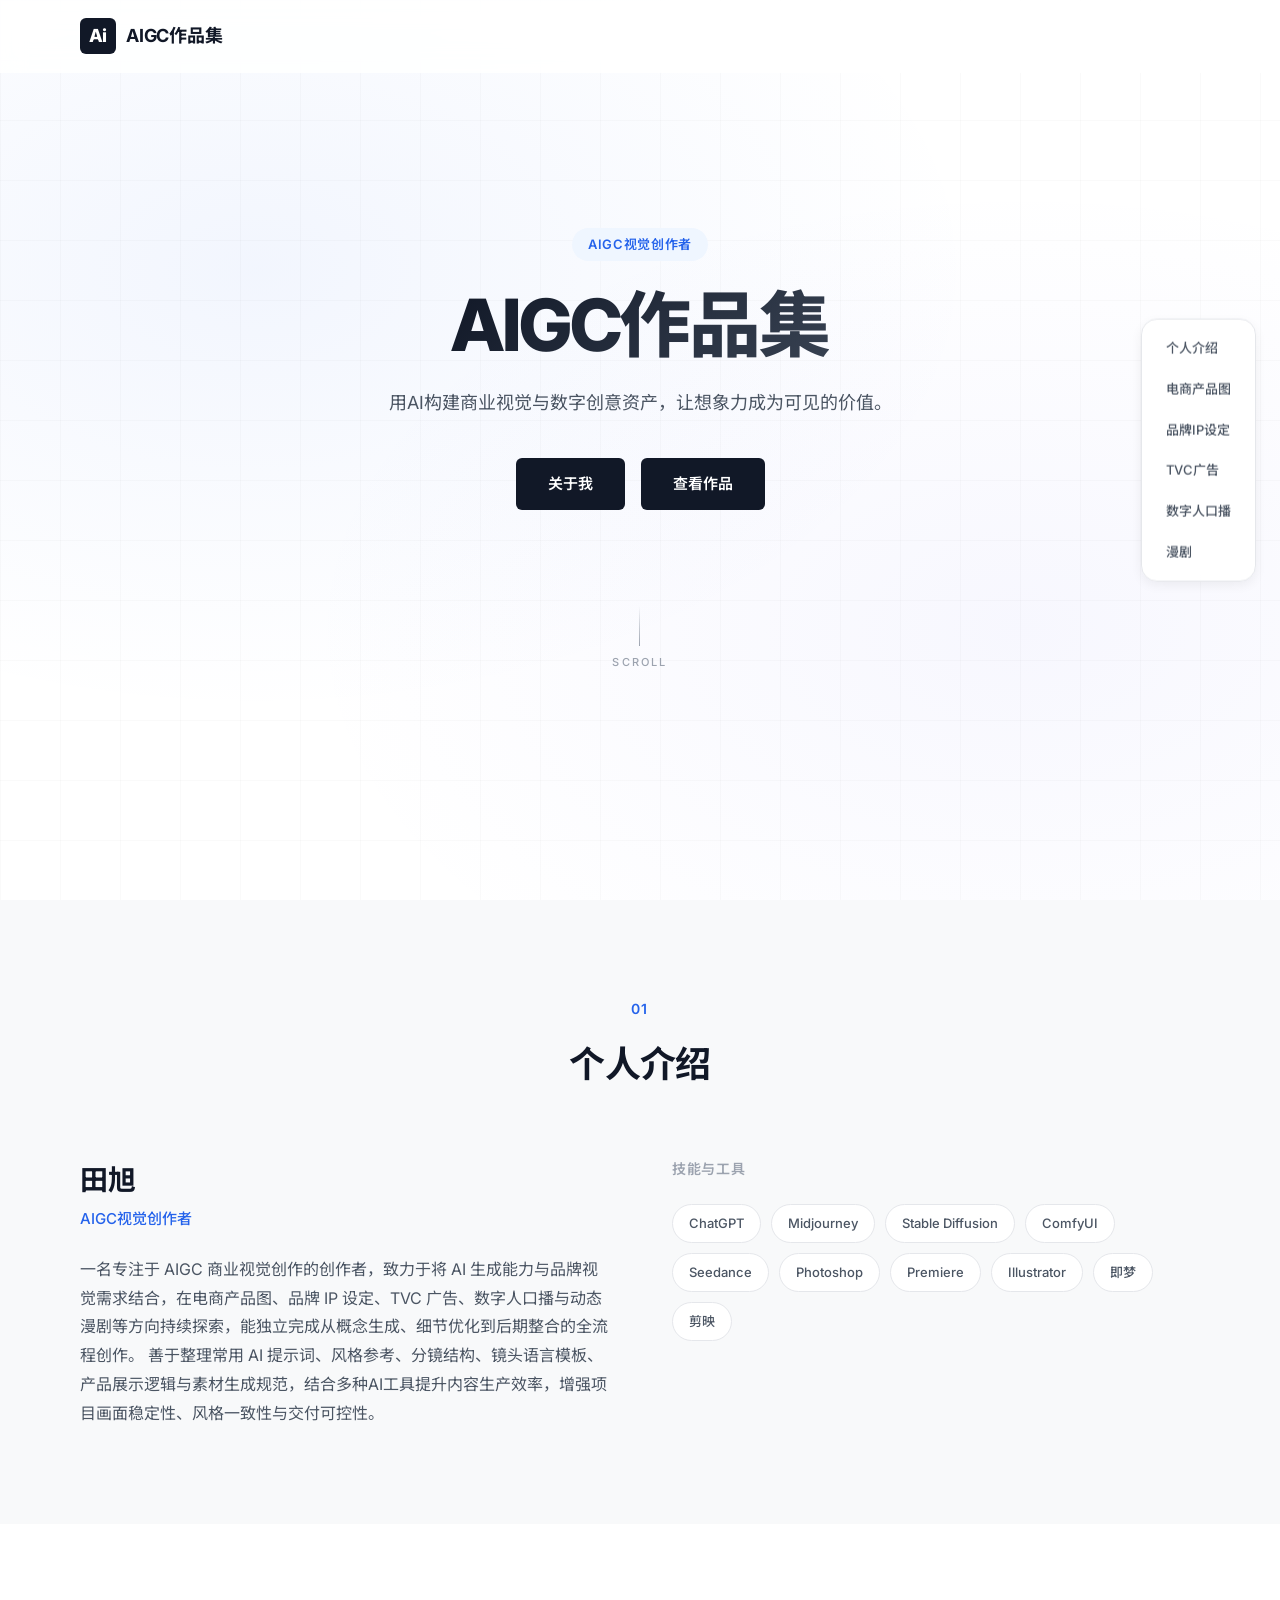
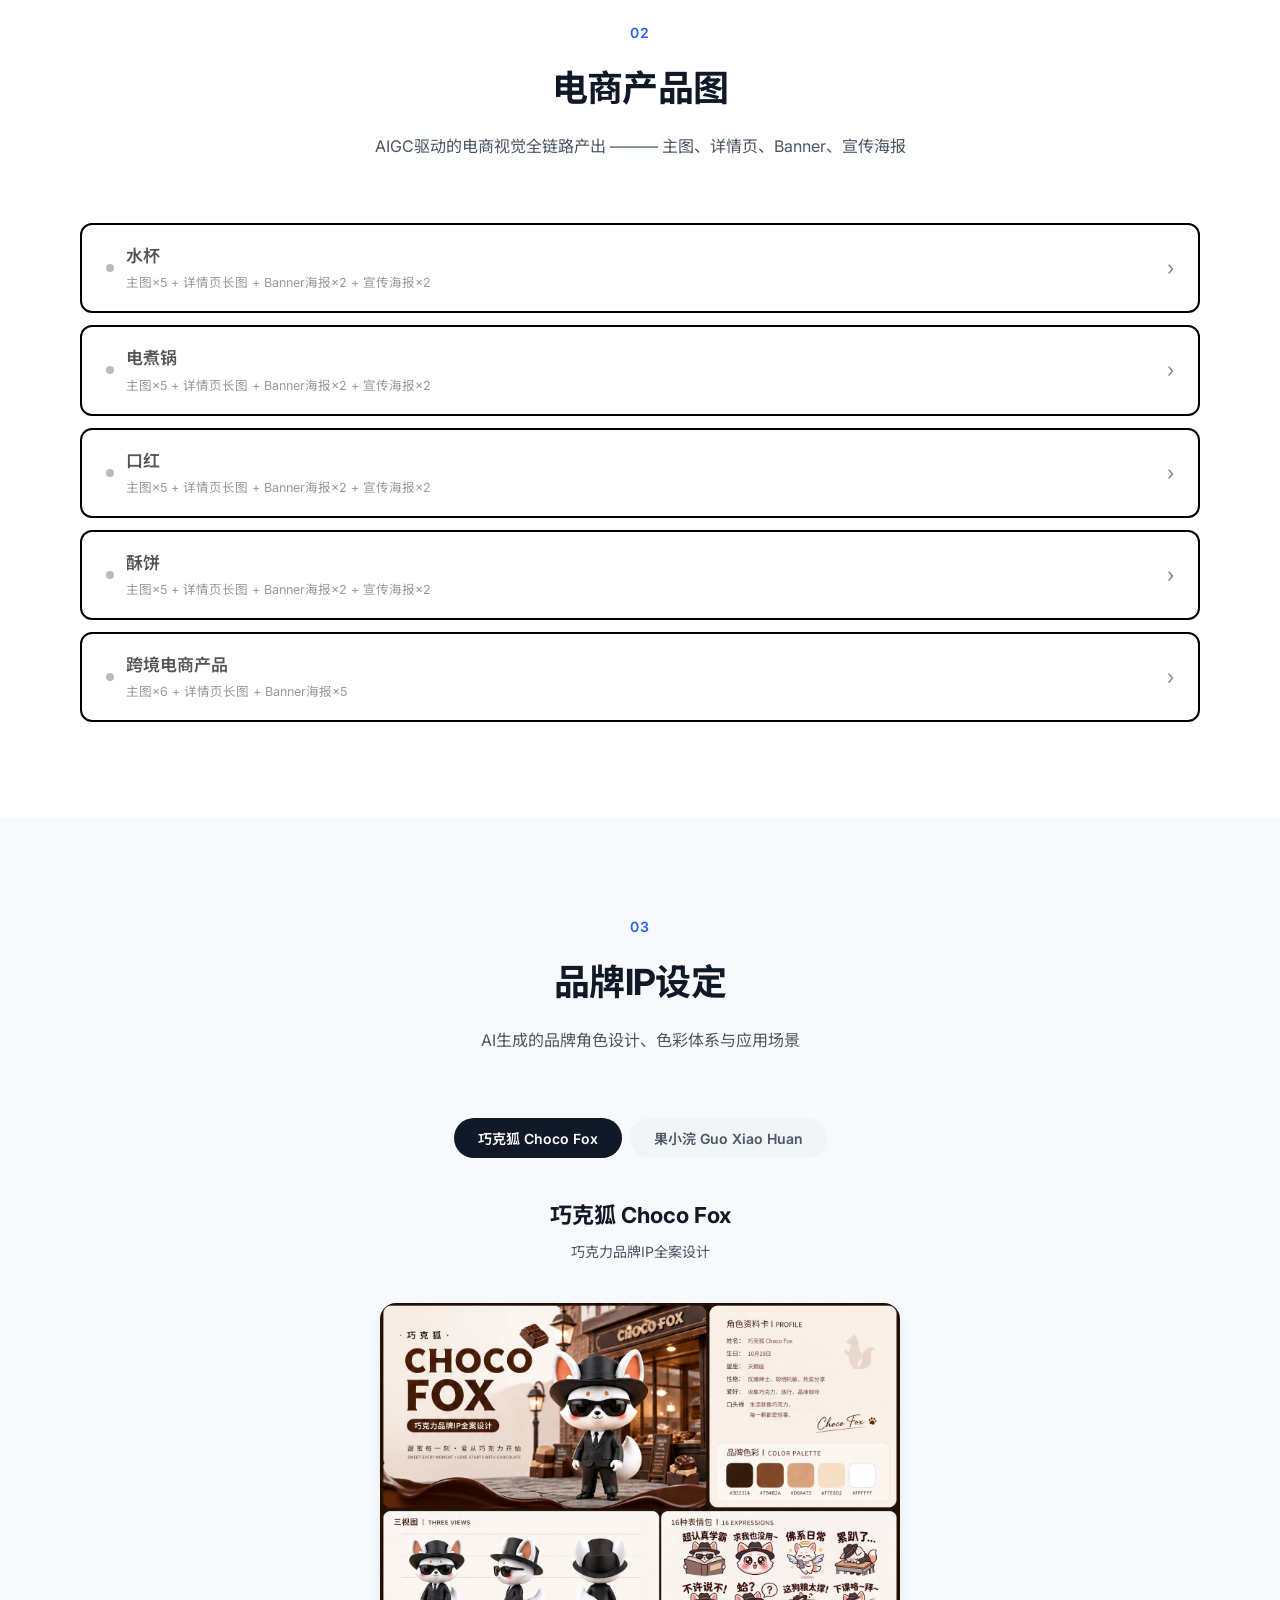
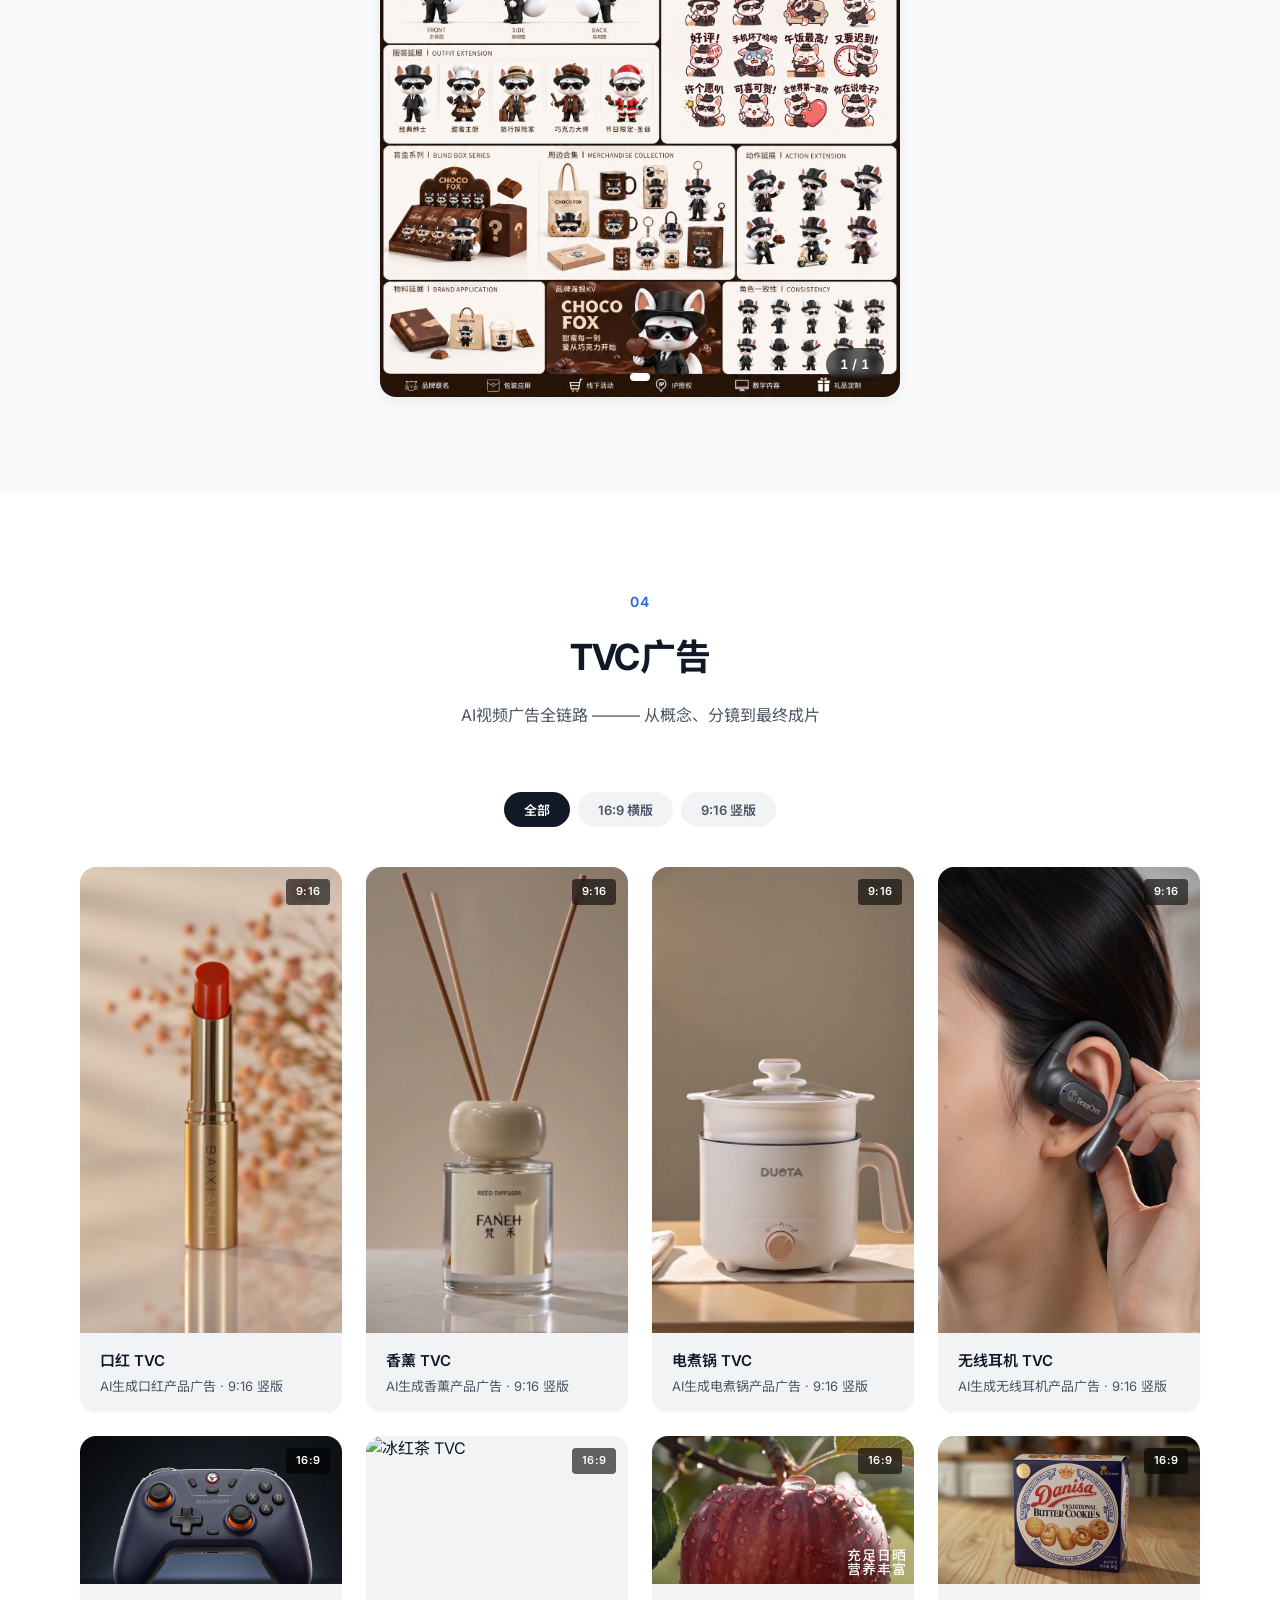
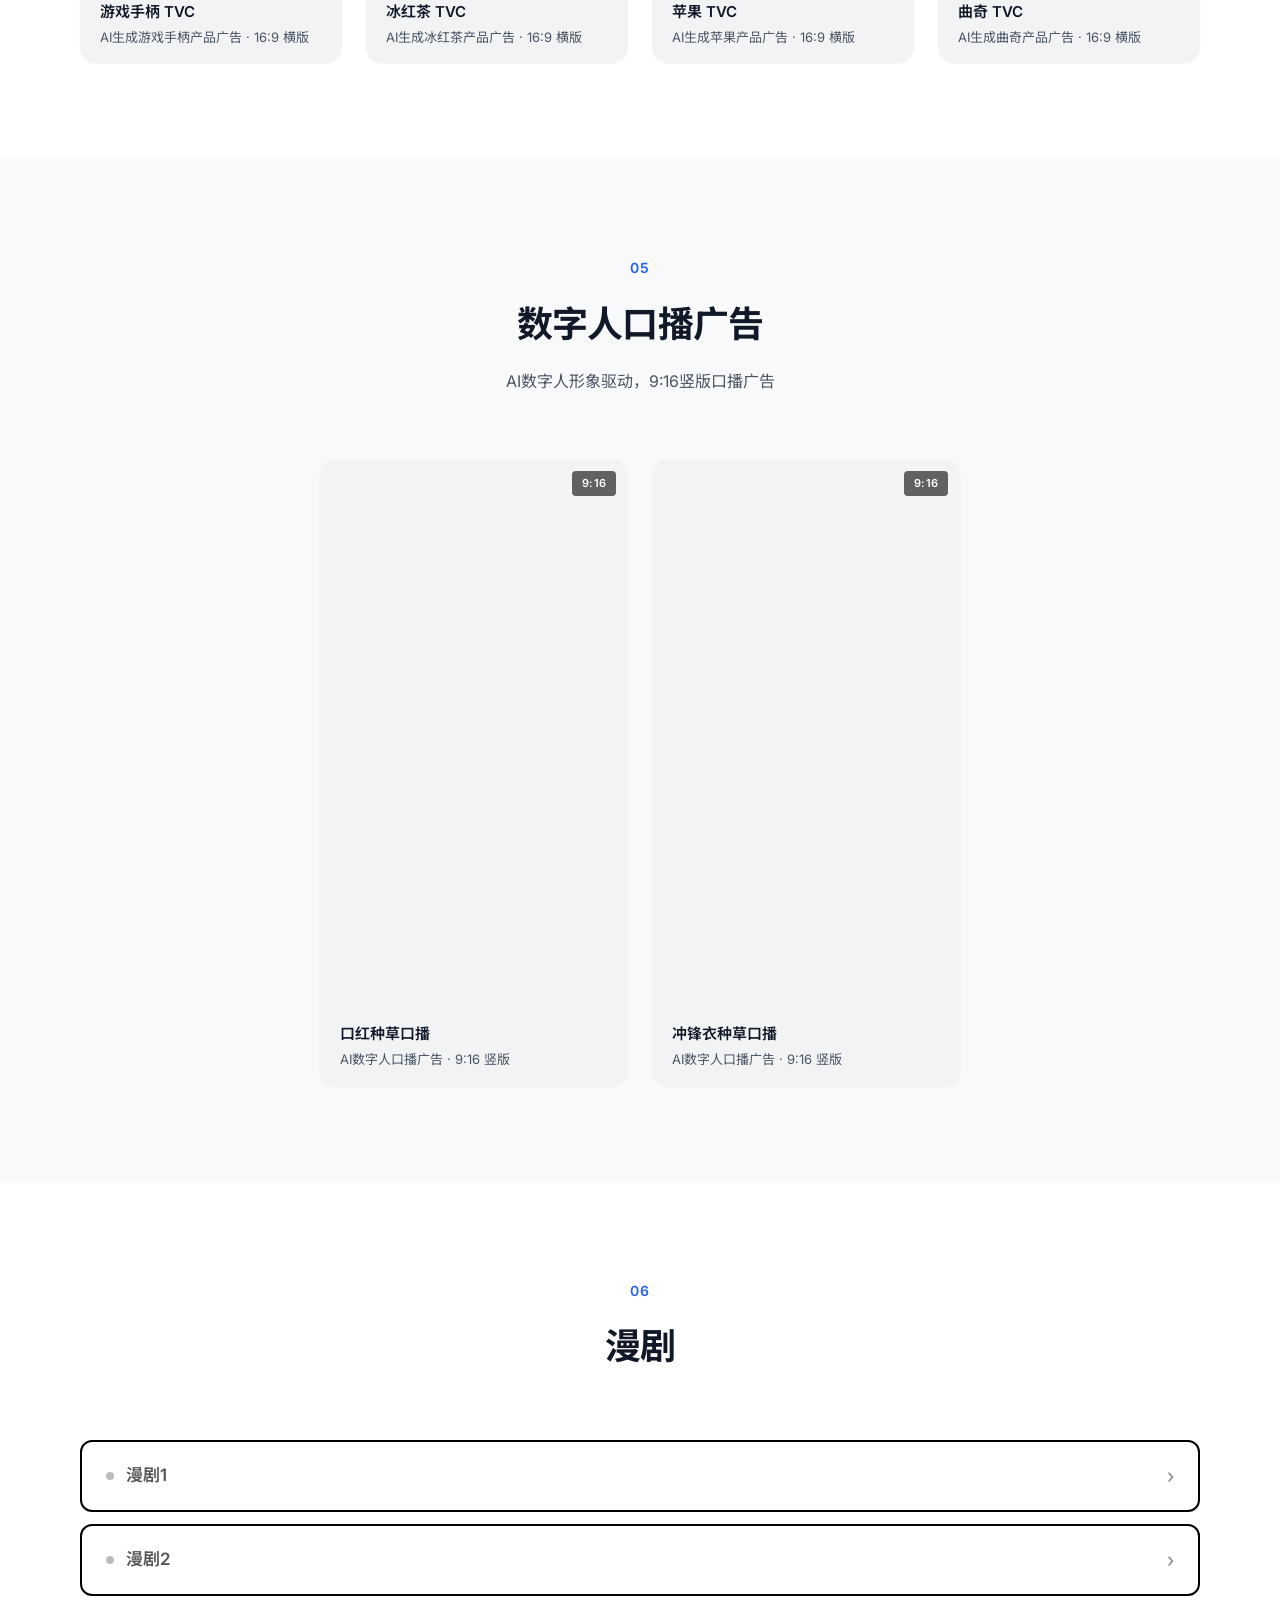
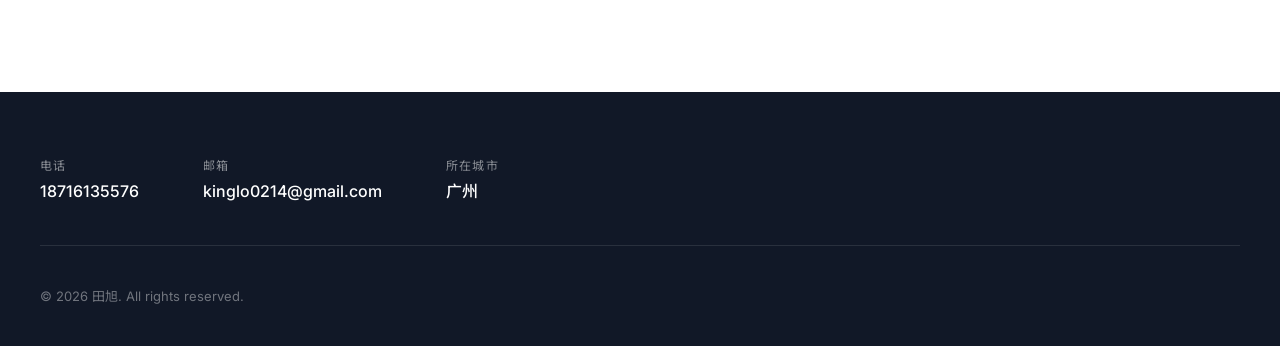
==== commit 7edf6446: "Update index.html" ====
--- a/index.html
+++ b/index.html
@@ -69,7 +69,7 @@
         <div class="about-bio">
           <h3 id="aboutName">田旭</h3>
           <p class="about-role" id="aboutRole">AIGC视觉创作者</p>
-          <p class="about-text" id="aboutBio">一名专注于 AIGC 商业视觉创作的创作者，致力于将 AI 生成能力与品牌视觉需求结合，在电商产品图、品牌 IP 设定、TVC 广告、数字人口播与动态漫剧等方向持续探索，能独立完成从概念生成、细节优化到后期整合的全流程创作。
+          <p class="about-text" id="aboutBio">一名专注于 AIGC 商业视觉创作的创作者，致力于将 AI 生成能力与品牌视觉需求结合，在电商产品图、品牌 IP 设定、TVC 广告、数字人口播与动态漫剧等方向持续探索。<br>能独立完成从概念生成、细节优化到后期整合的全流程创作。
 
 善于整理常用 AI 提示词、风格参考、分镜结构、镜头语言模板、产品展示逻辑与素材生成规范，结合多种AI工具提升内容生产效率，增强项目画面稳定性、风格一致性与交付可控性。</p>
         </div>
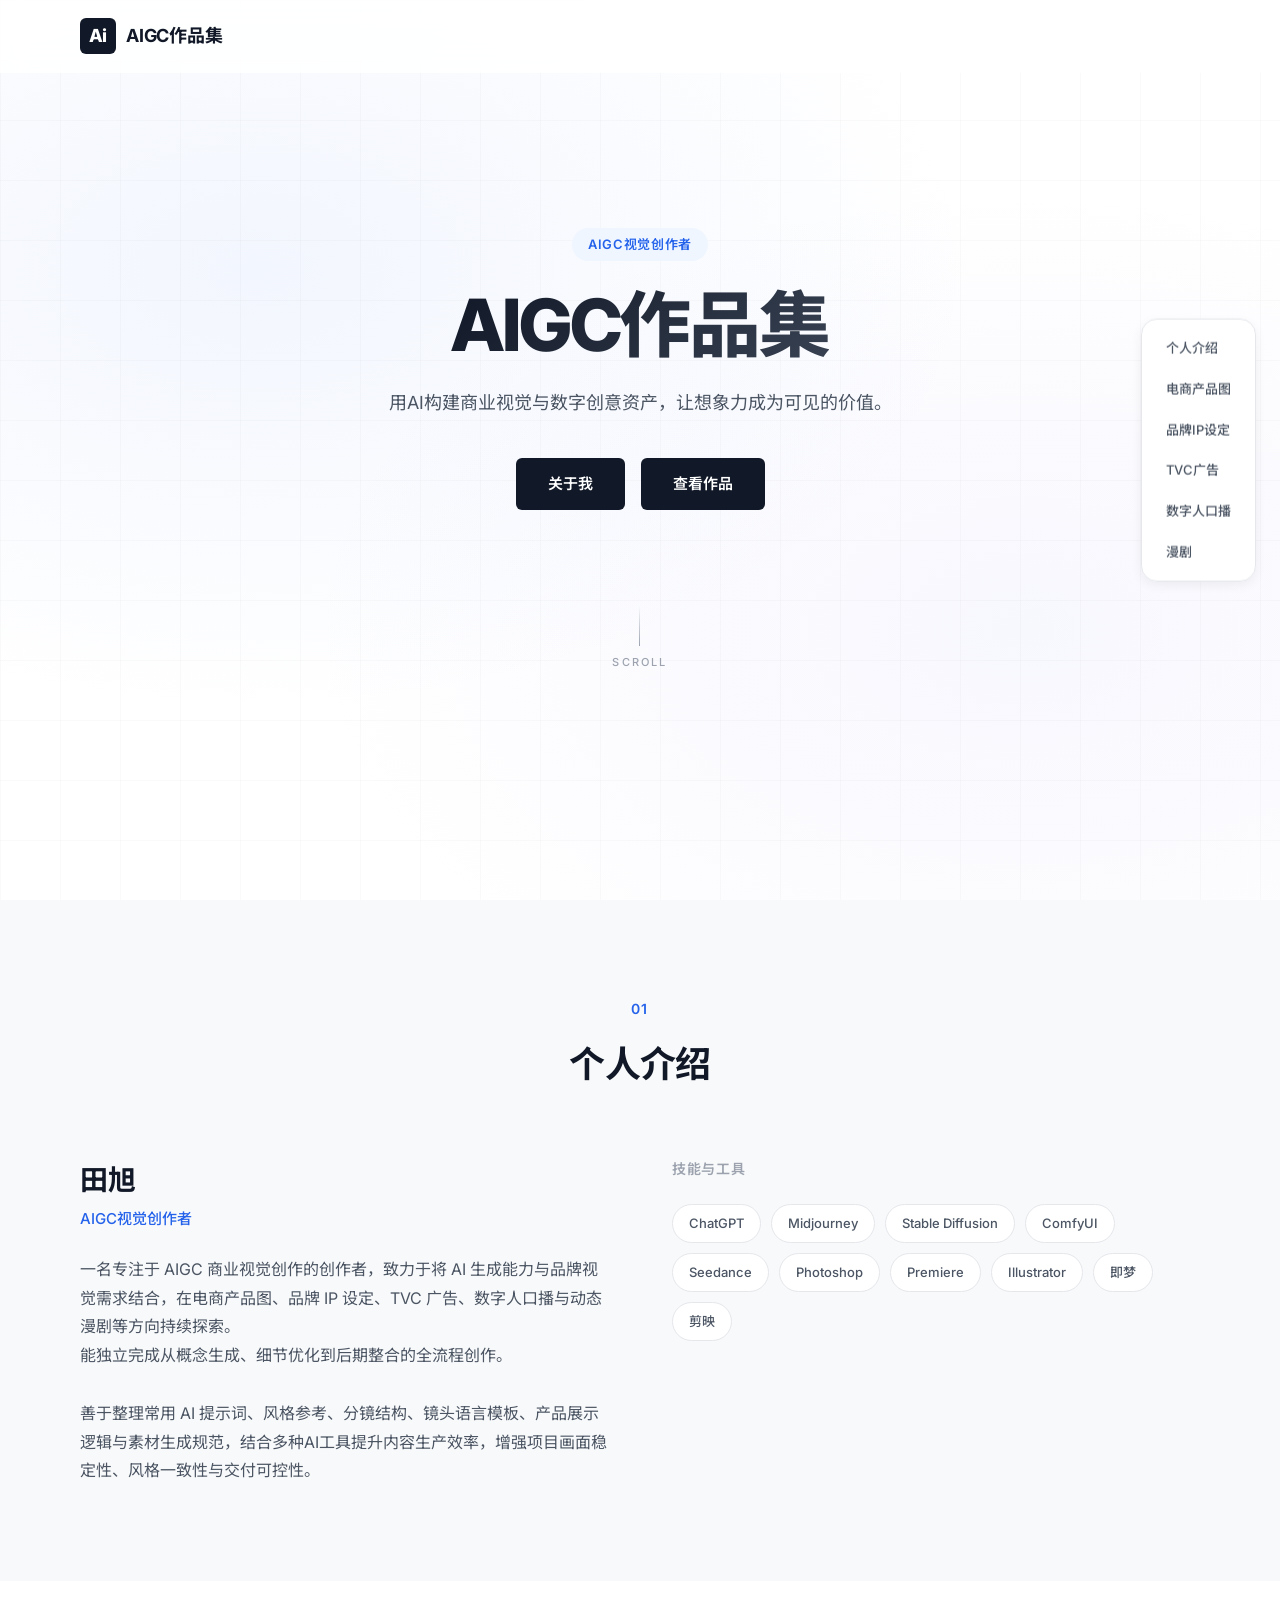
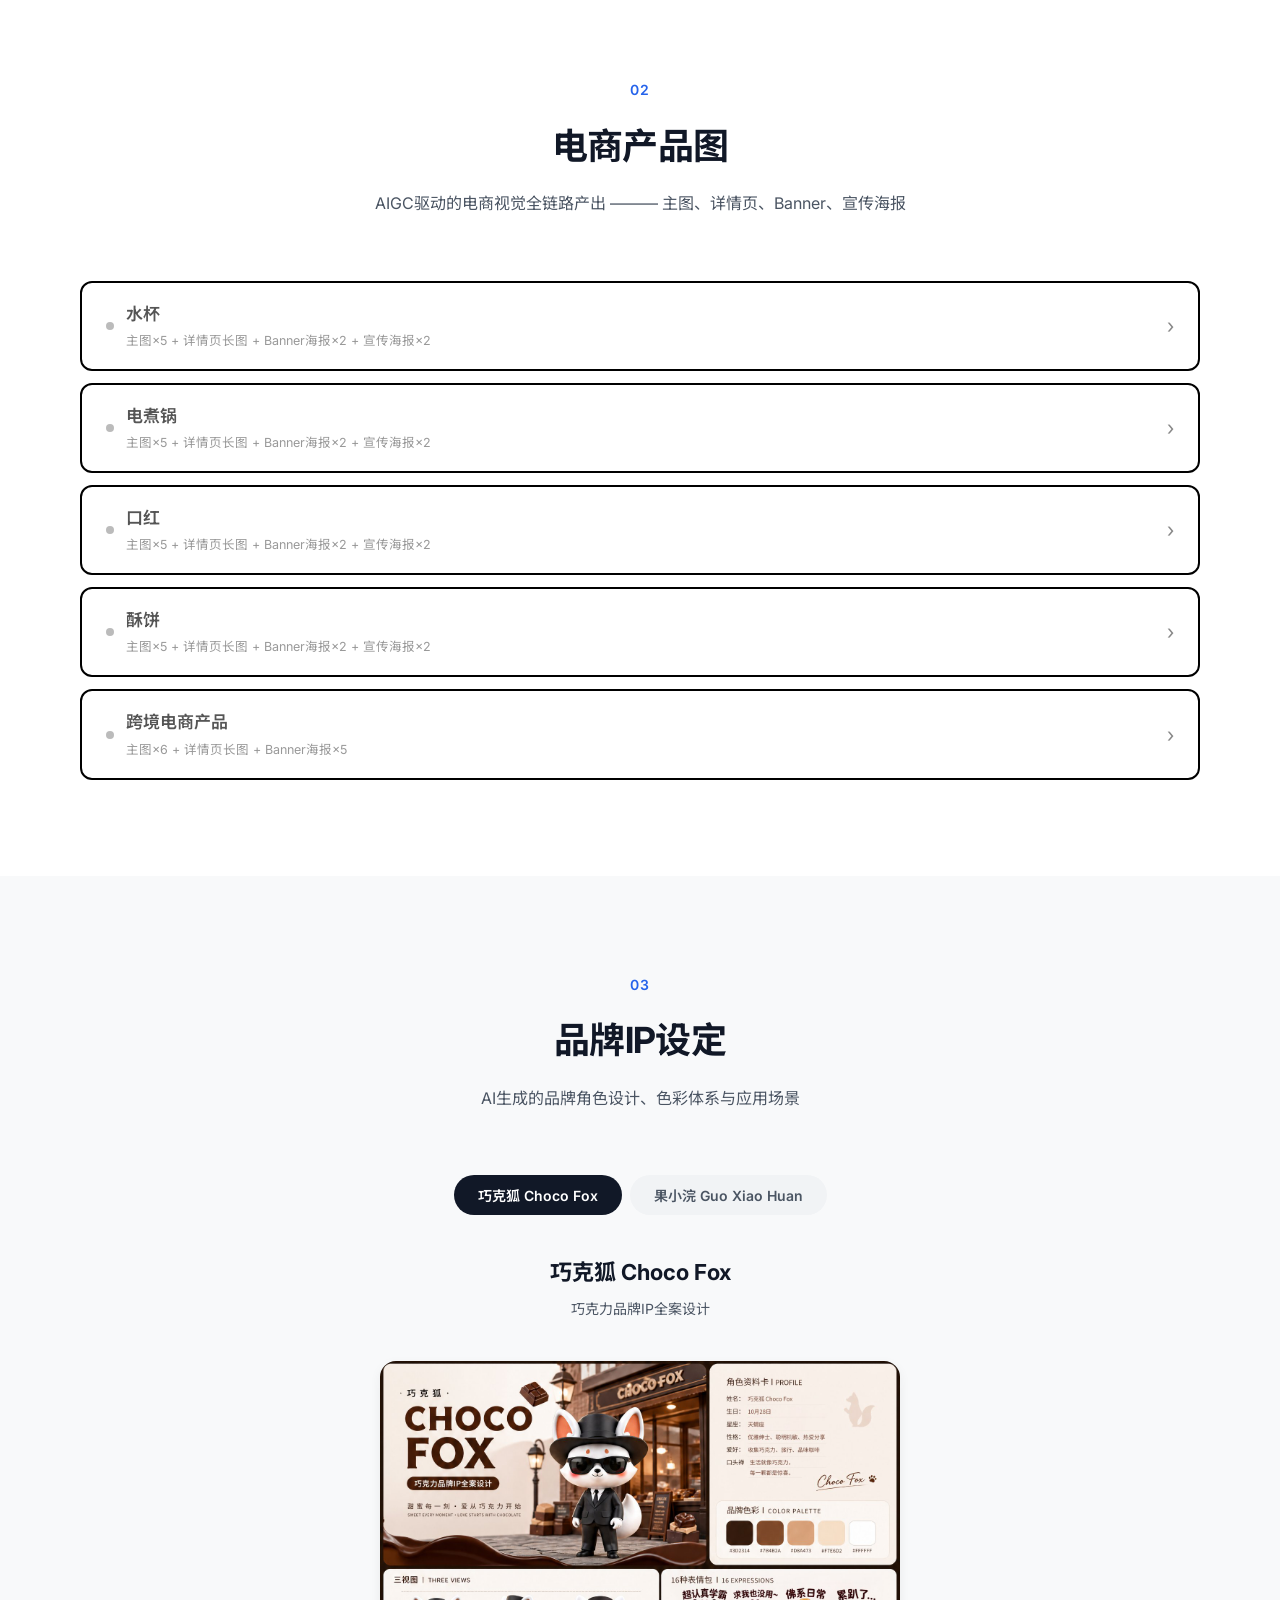
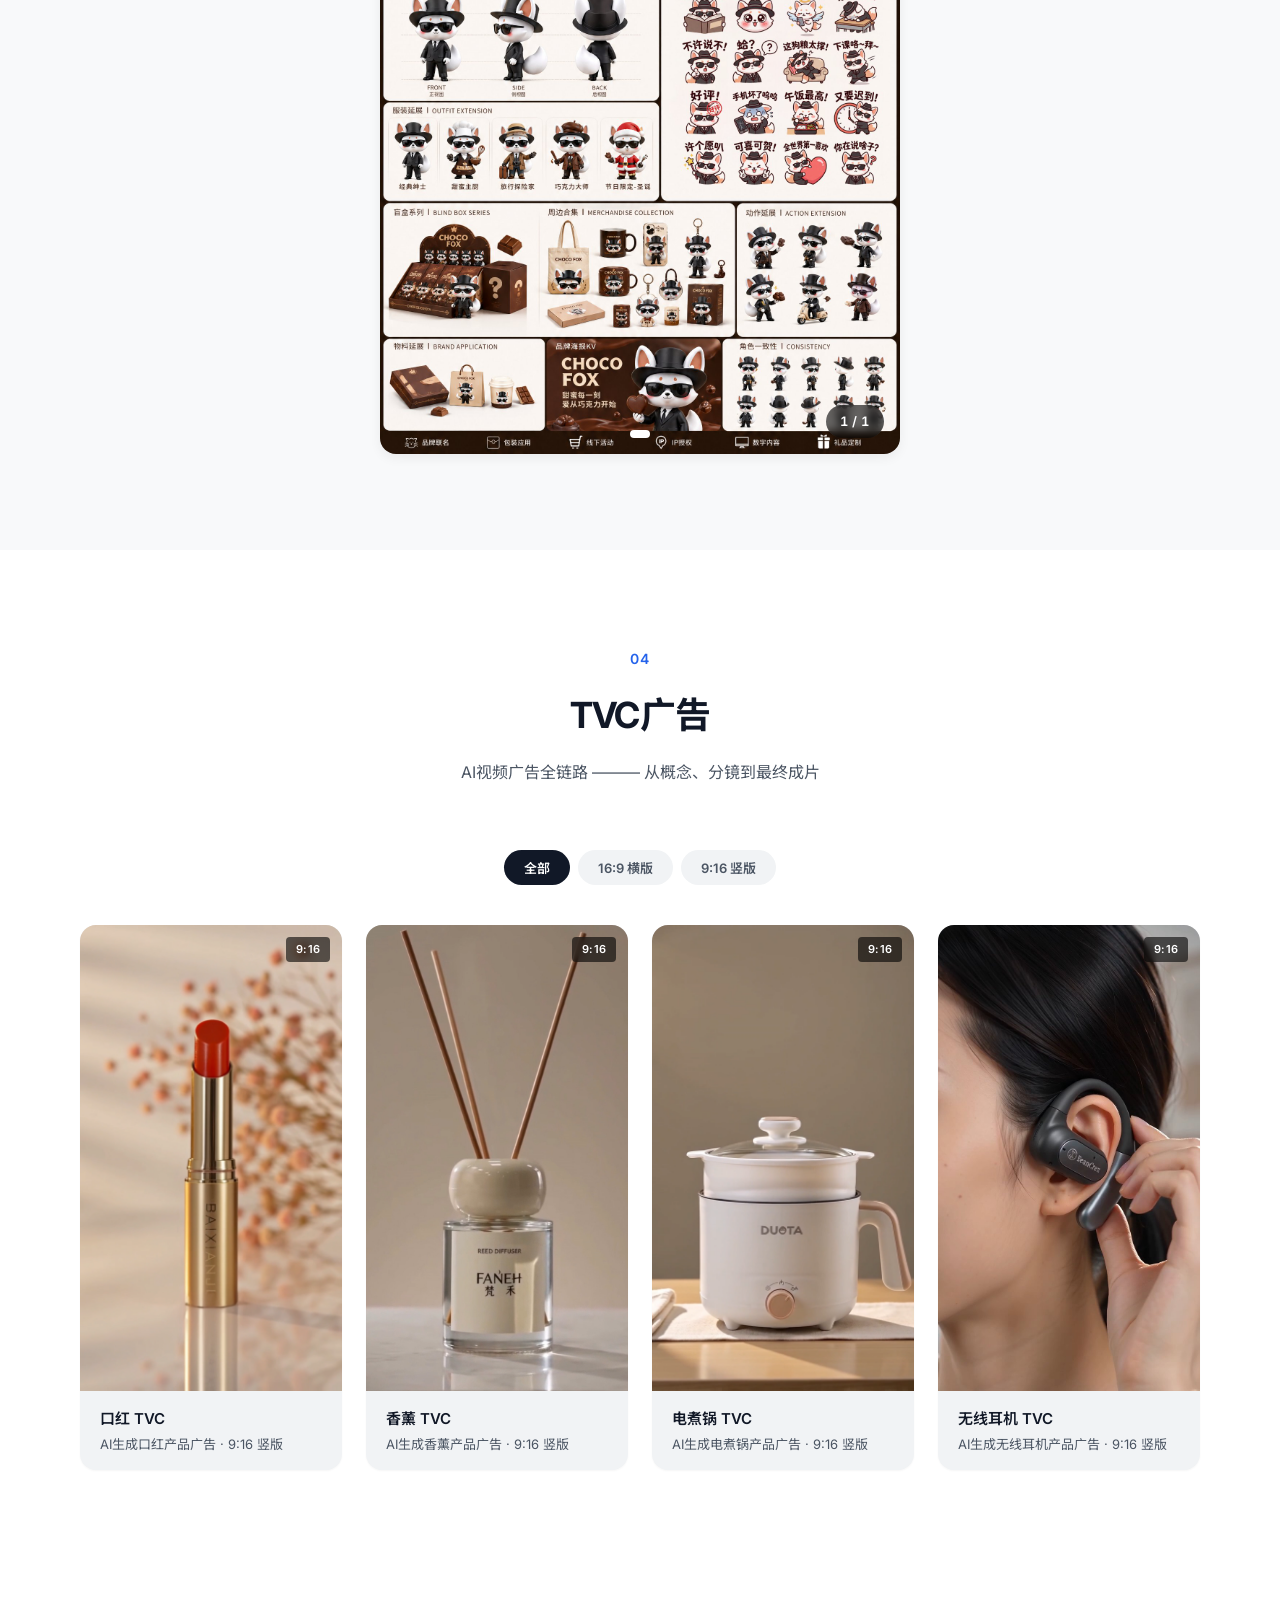
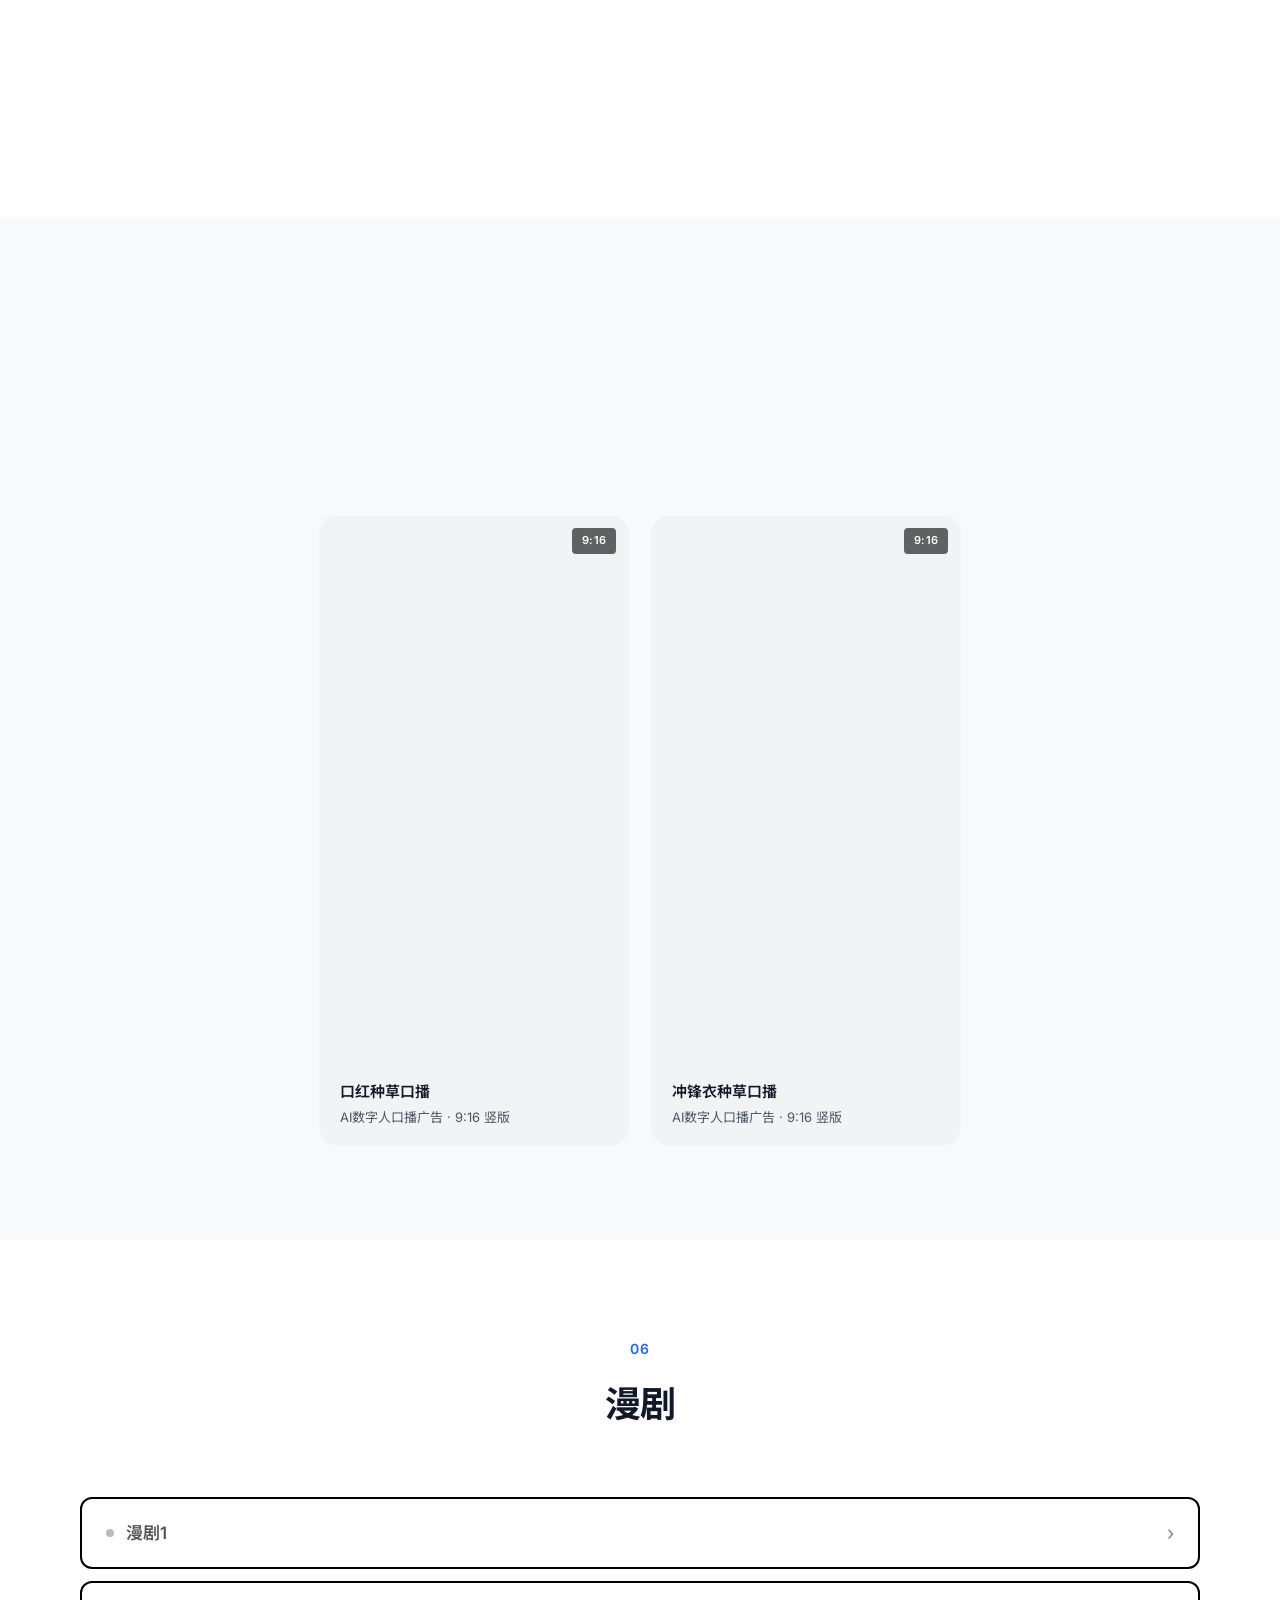
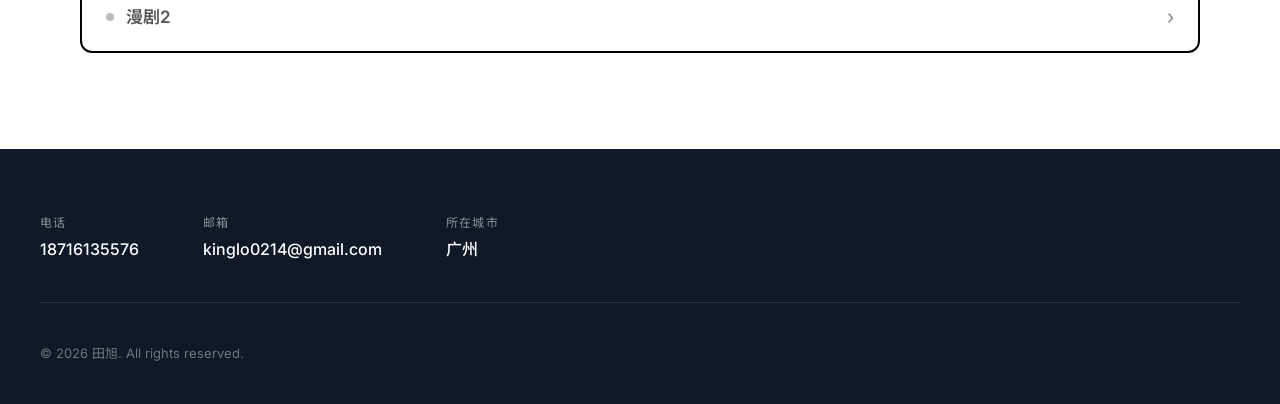
==== commit 8cbcef49: "修复main.js bio字段语法错误（|'无效语法），CSS添加white-space:pre-line支持换行显示" ====
--- a/index.html
+++ b/index.html
@@ -69,7 +69,8 @@
         <div class="about-bio">
           <h3 id="aboutName">田旭</h3>
           <p class="about-role" id="aboutRole">AIGC视觉创作者</p>
-          <p class="about-text" id="aboutBio">一名专注于 AIGC 商业视觉创作的创作者，致力于将 AI 生成能力与品牌视觉需求结合，在电商产品图、品牌 IP 设定、TVC 广告、数字人口播与动态漫剧等方向持续探索。<br>能独立完成从概念生成、细节优化到后期整合的全流程创作。
+          <p class="about-text" id="aboutBio">一名专注于 AIGC 商业视觉创作的创作者，致力于将 AI 生成能力与品牌视觉需求结合，在电商产品图、品牌 IP 设定、TVC 广告、数字人口播与动态漫剧等方向持续探索。
+能独立完成从概念生成、细节优化到后期整合的全流程创作。
 
 善于整理常用 AI 提示词、风格参考、分镜结构、镜头语言模板、产品展示逻辑与素材生成规范，结合多种AI工具提升内容生产效率，增强项目画面稳定性、风格一致性与交付可控性。</p>
         </div>
--- a/css/style.css
+++ b/css/style.css
@@ -908,6 +908,7 @@
   font-size: 16px;
   line-height: 1.8;
   color: var(--text-secondary);
+  white-space: pre-line;
 }
 .about-skills h4 {
   font-size: 14px;
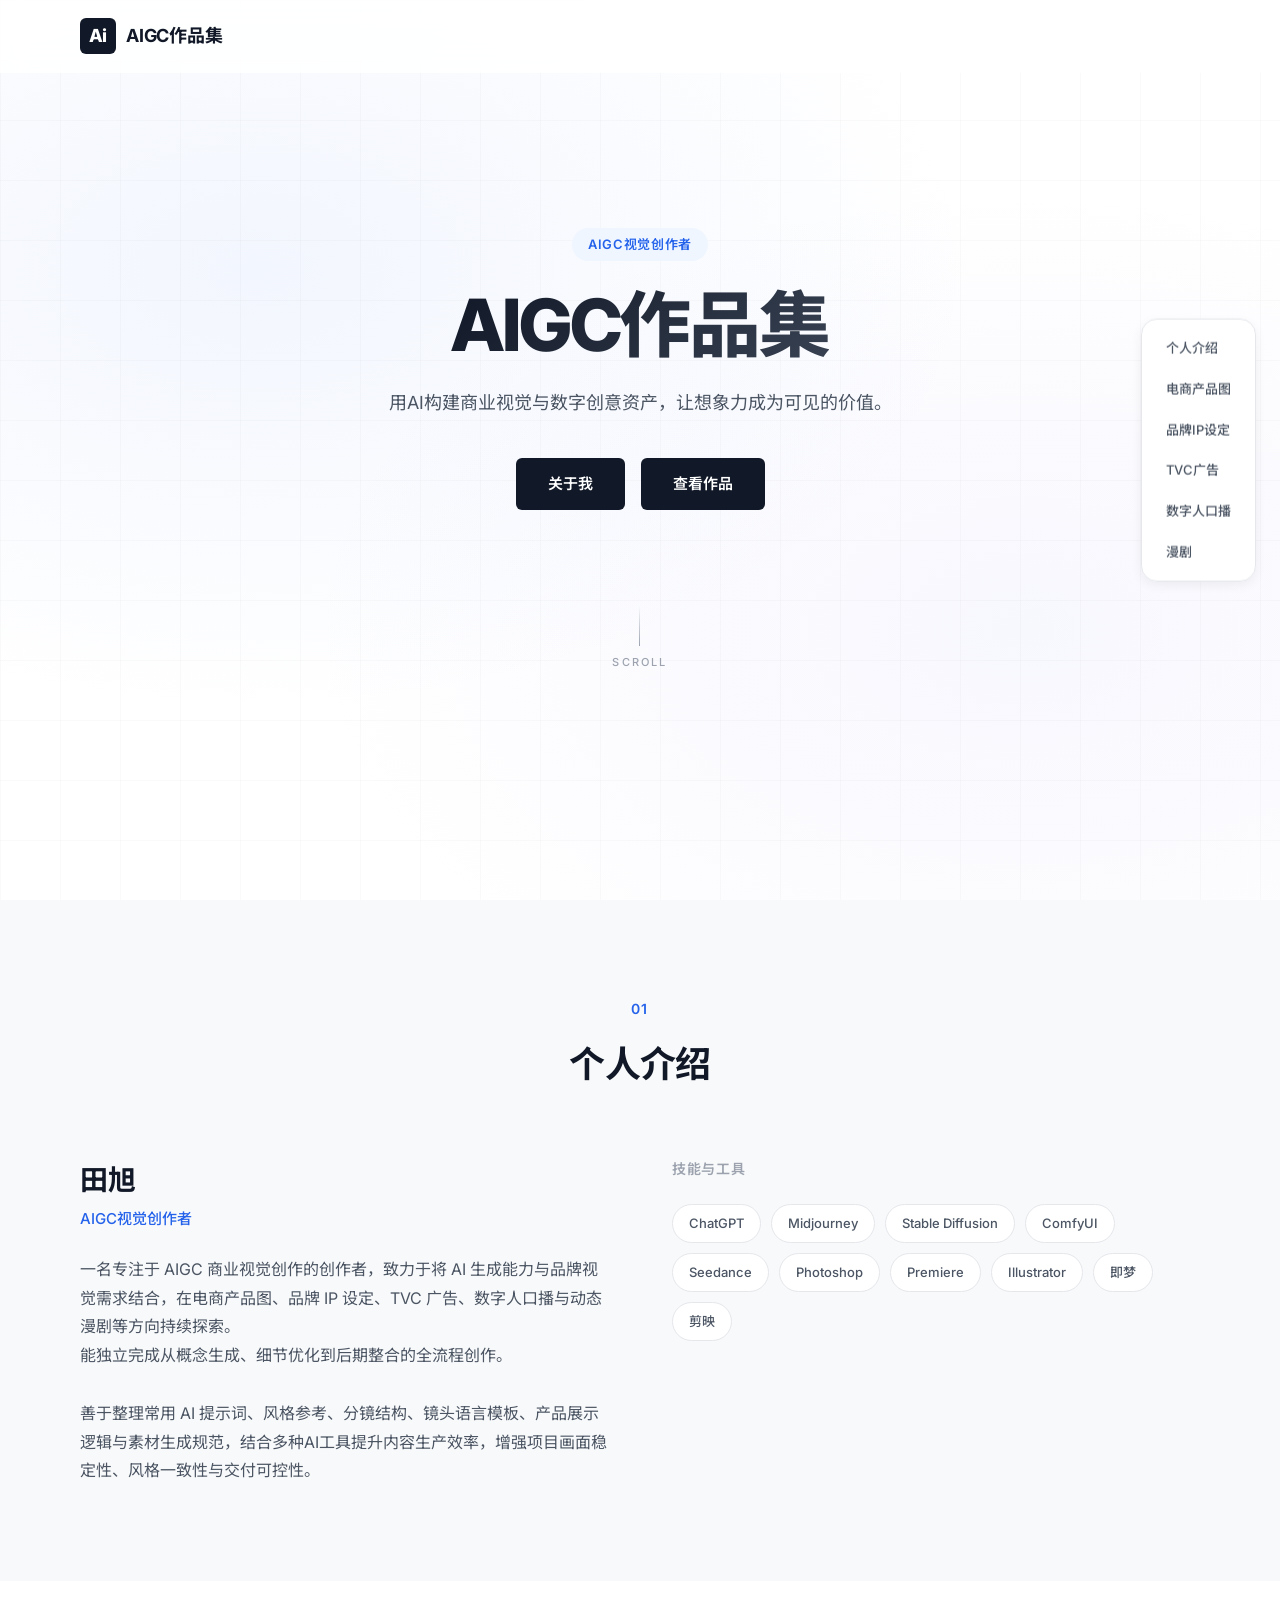
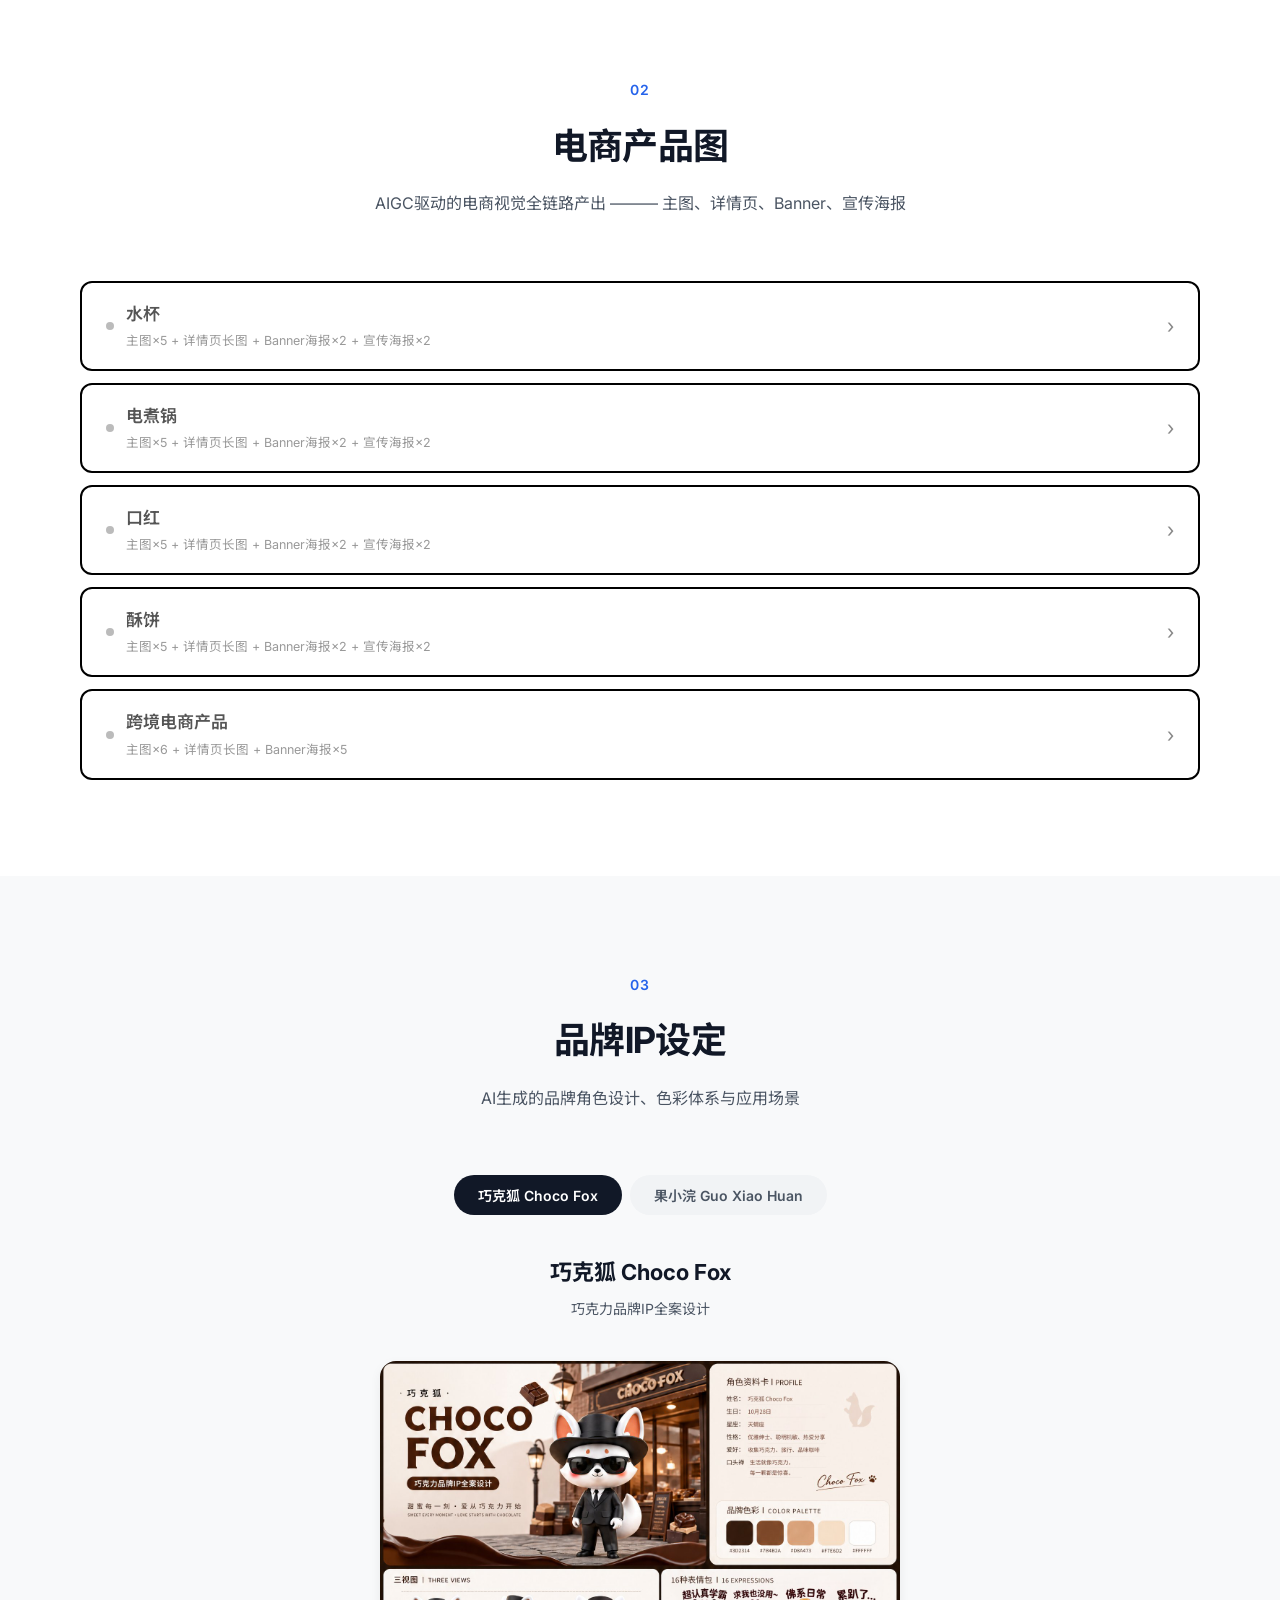
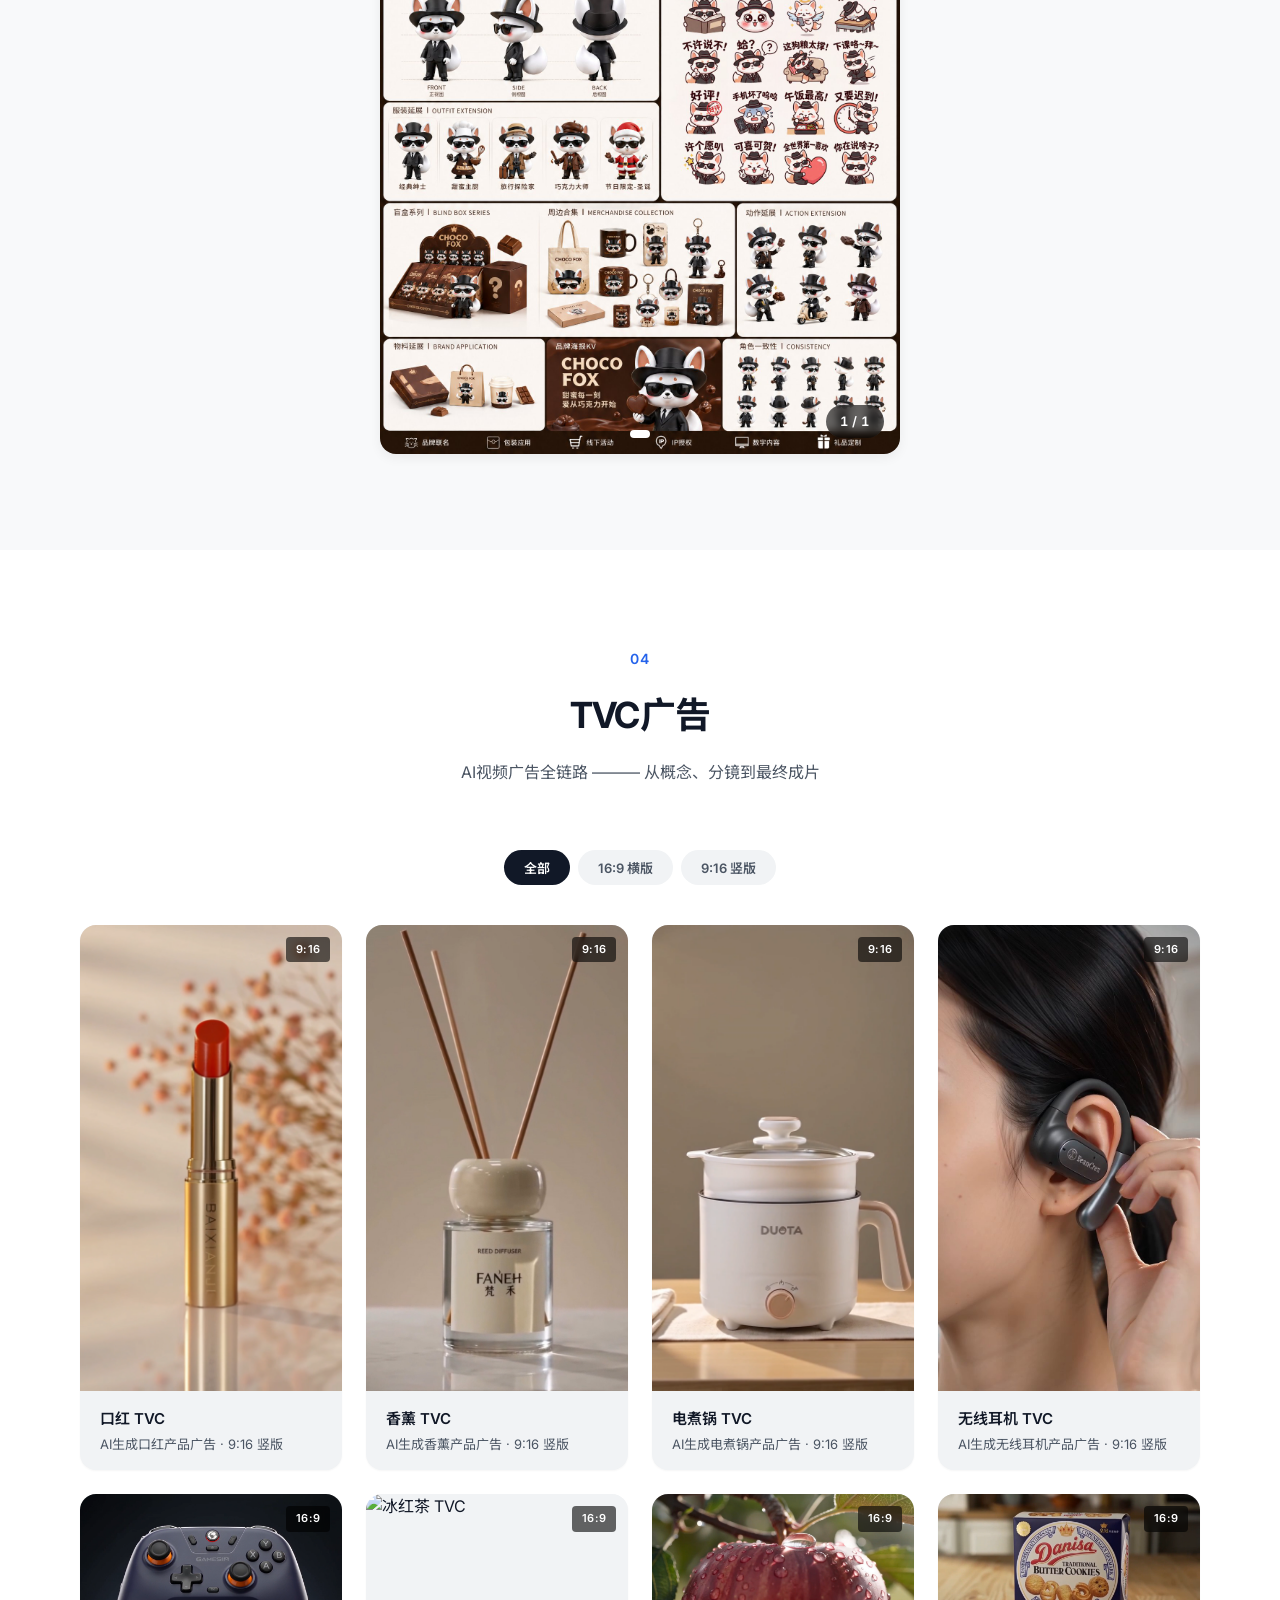
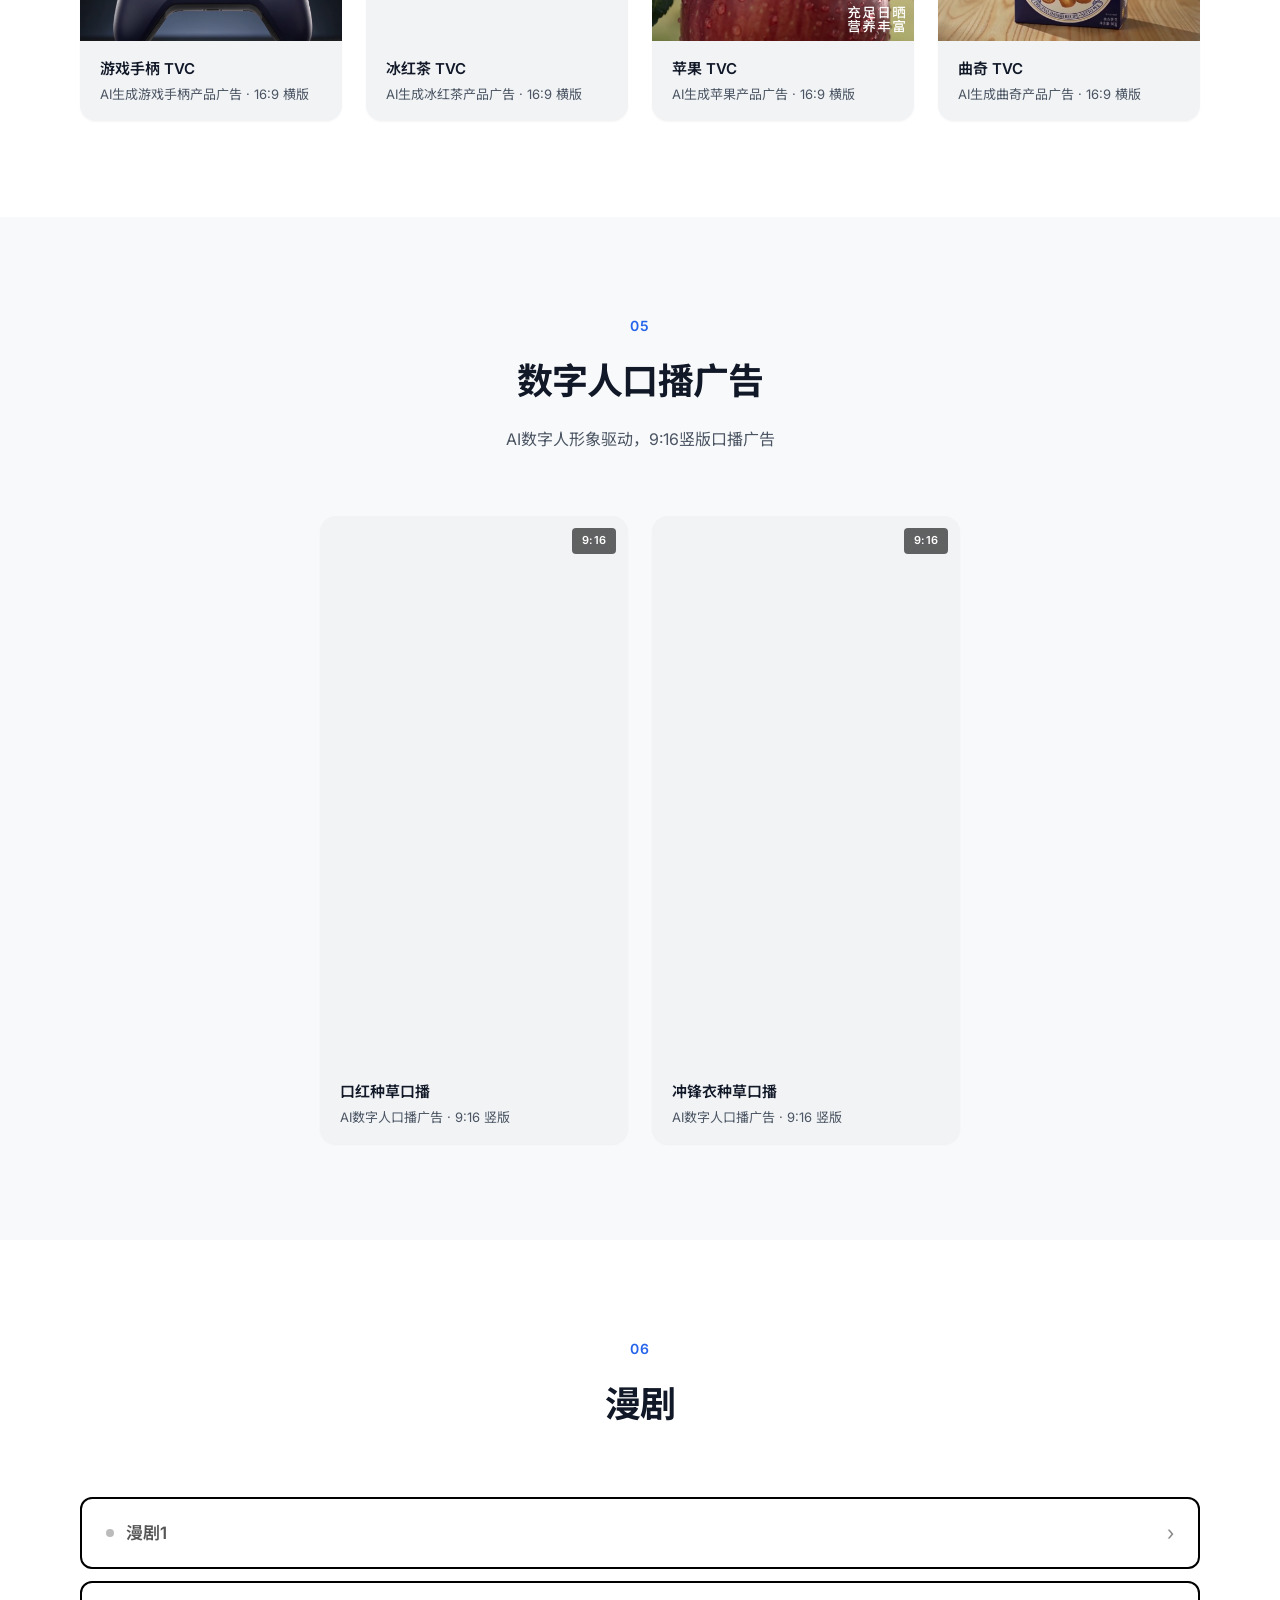
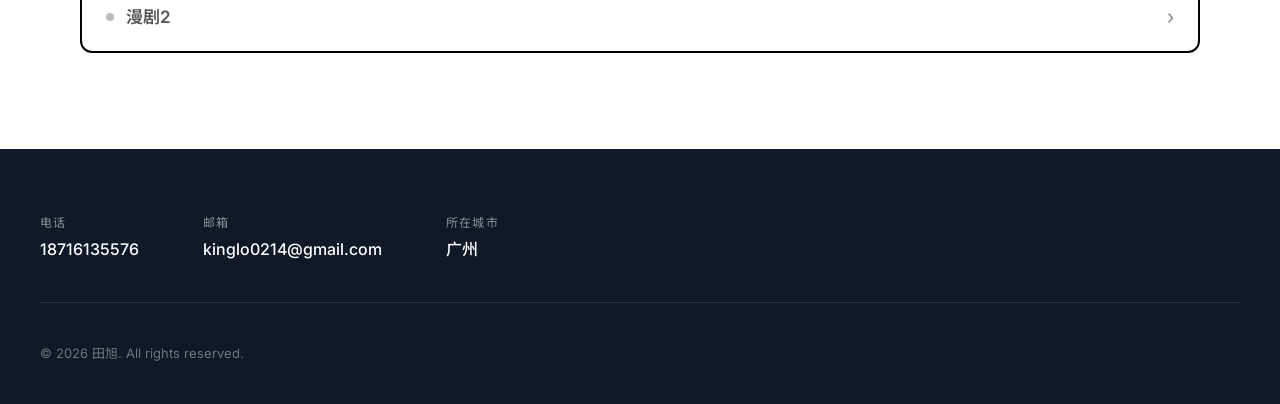
==== commit 6267dbab: "Update index.html" ====
--- a/index.html
+++ b/index.html
@@ -70,9 +70,7 @@
           <h3 id="aboutName">田旭</h3>
           <p class="about-role" id="aboutRole">AIGC视觉创作者</p>
           <p class="about-text" id="aboutBio">一名专注于 AIGC 商业视觉创作的创作者，致力于将 AI 生成能力与品牌视觉需求结合，在电商产品图、品牌 IP 设定、TVC 广告、数字人口播与动态漫剧等方向持续探索。
-能独立完成从概念生成、细节优化到后期整合的全流程创作。
-
-善于整理常用 AI 提示词、风格参考、分镜结构、镜头语言模板、产品展示逻辑与素材生成规范，结合多种AI工具提升内容生产效率，增强项目画面稳定性、风格一致性与交付可控性。</p>
+能独立完成从概念生成、细节优化到后期整合的全流程创作。善于整理常用 AI 提示词、风格参考、分镜结构、镜头语言模板、产品展示逻辑与素材生成规范，结合多种AI工具提升内容生产效率，增强项目画面稳定性、风格一致性与交付可控性。</p>
         </div>
         <div class="about-skills">
           <h4>技能与工具</h4>
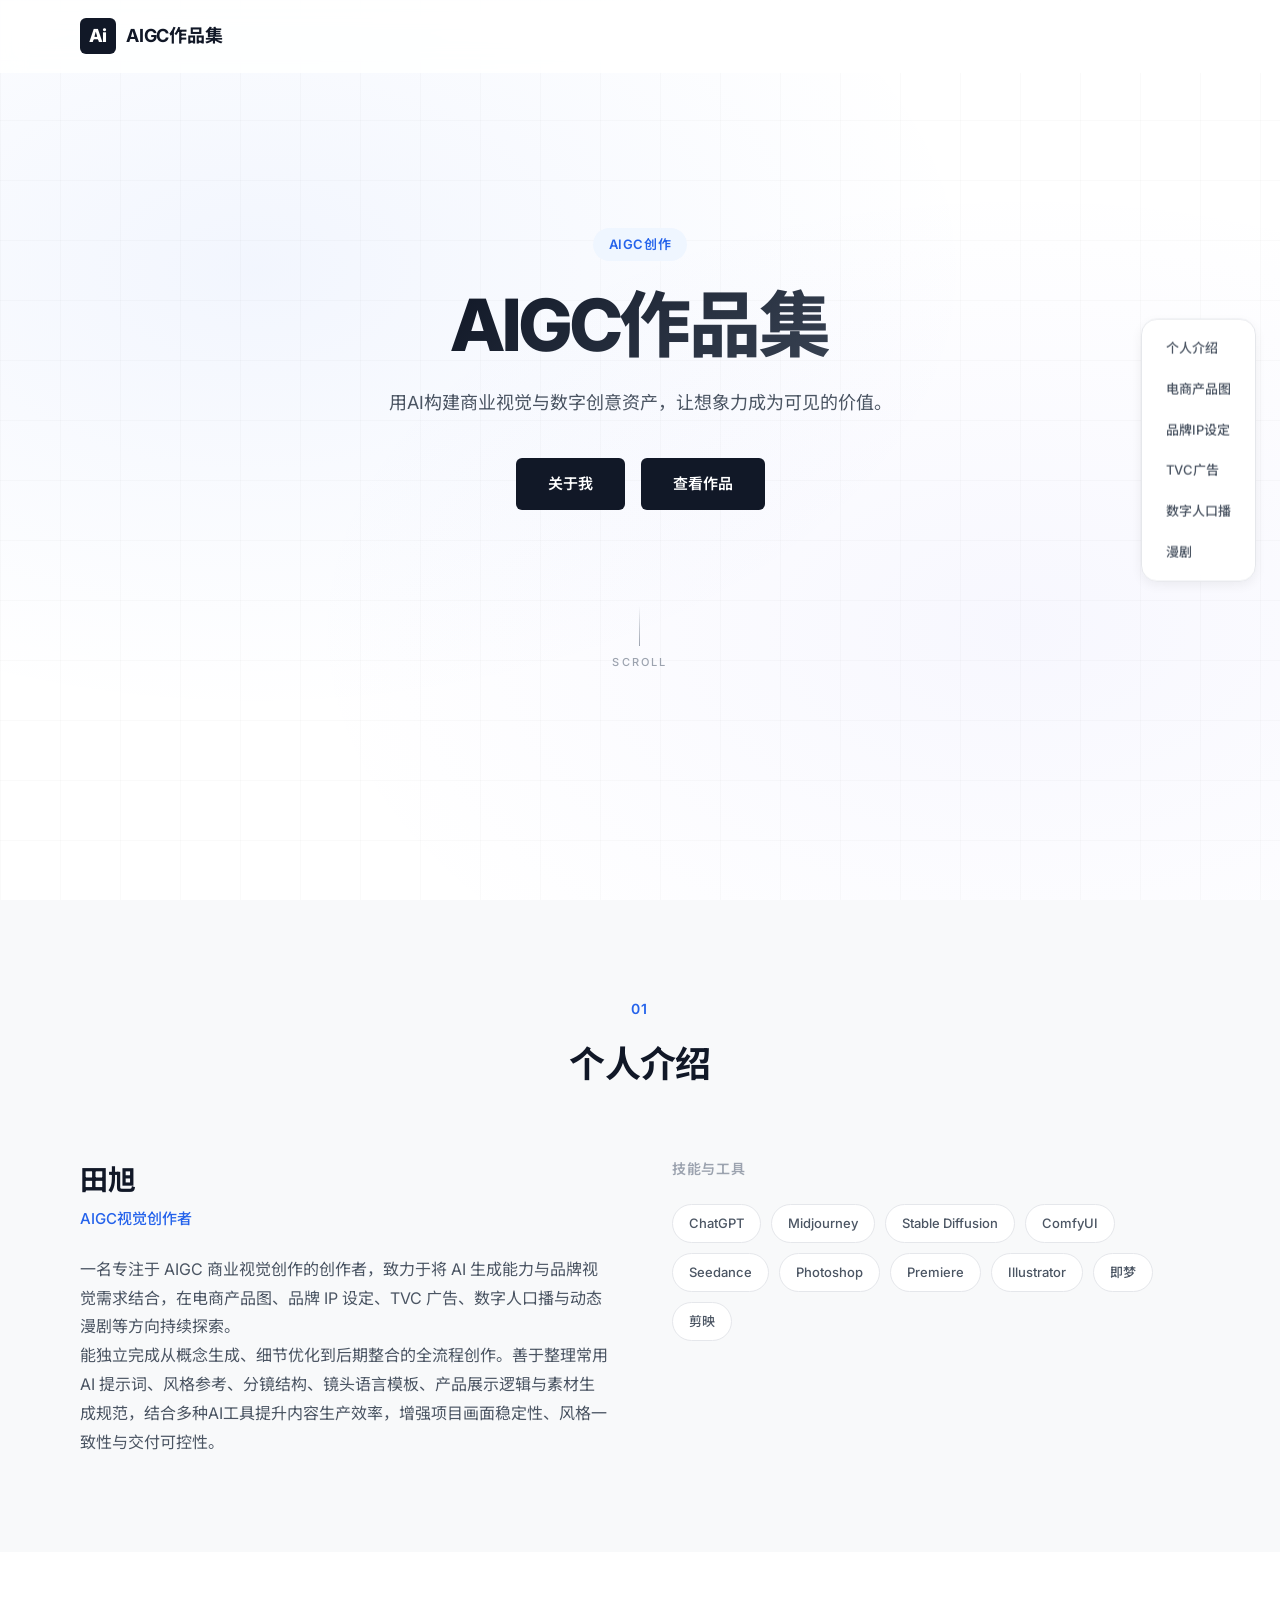
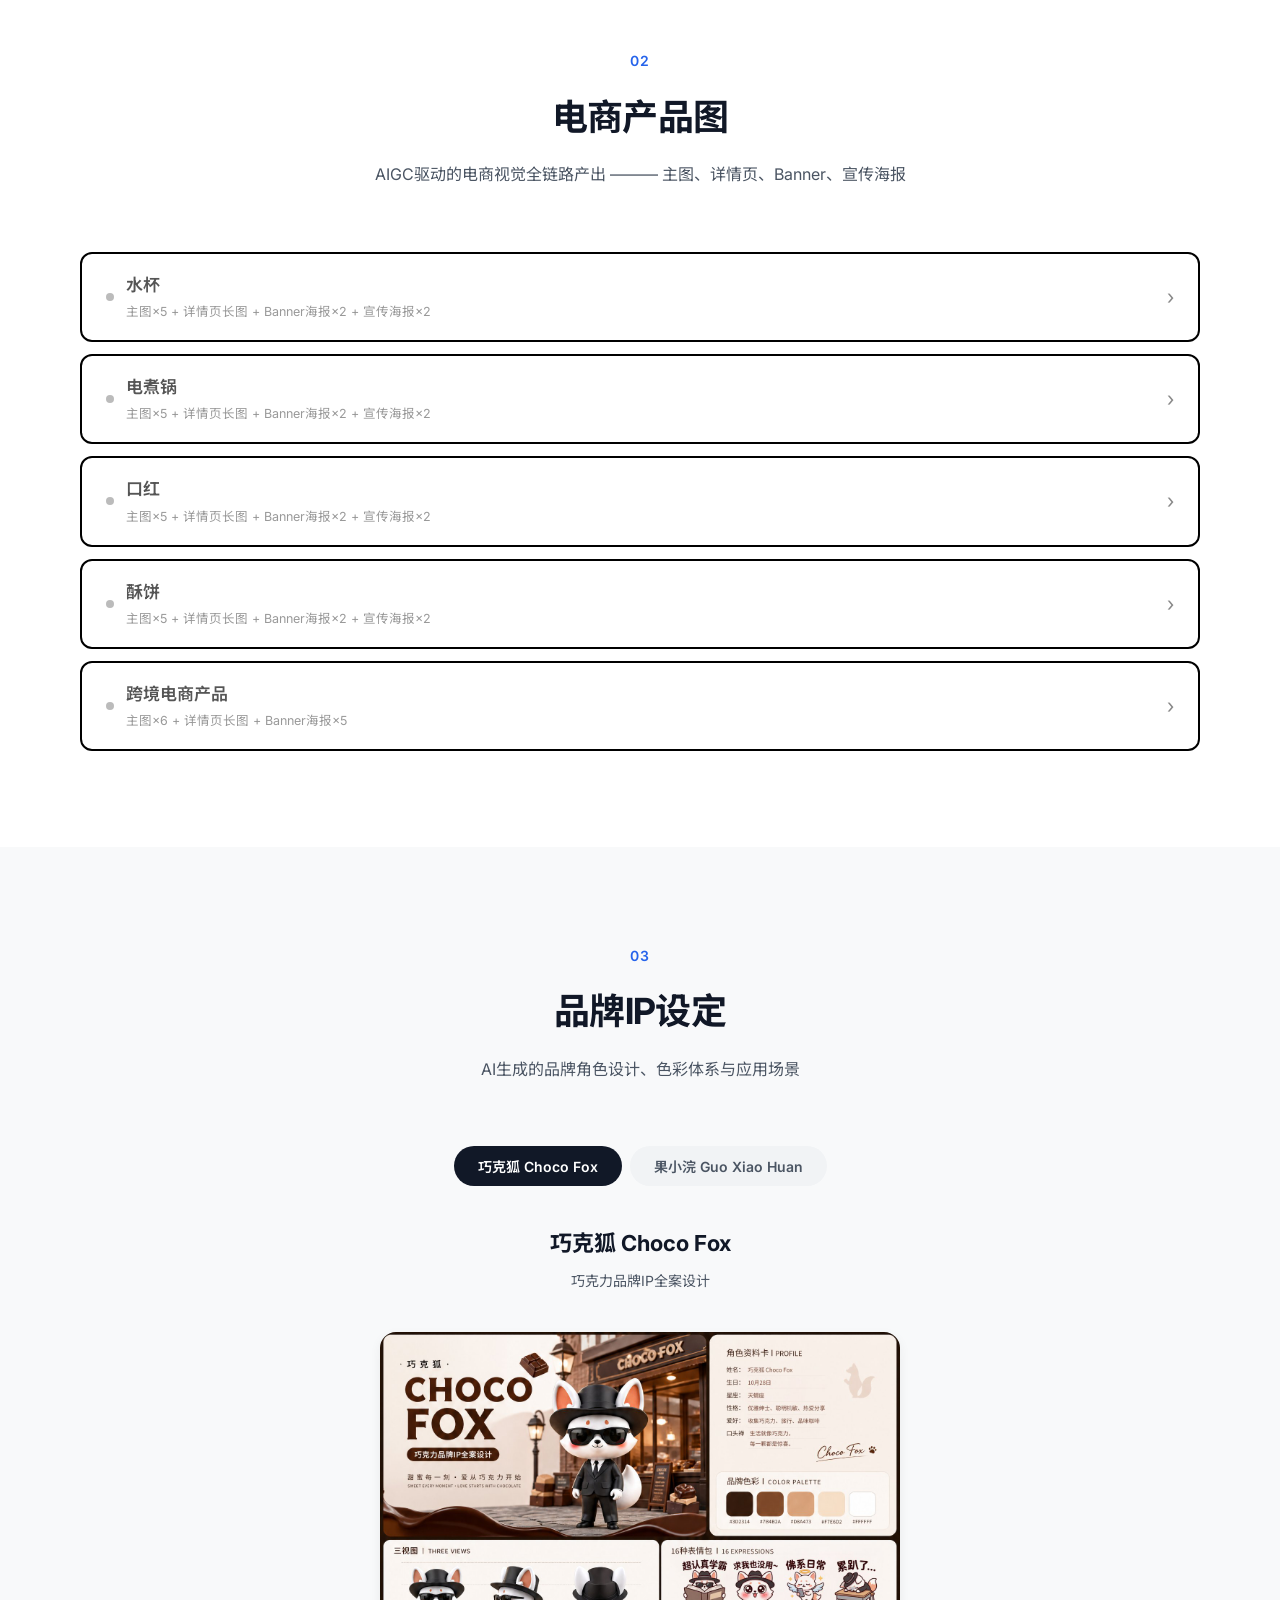
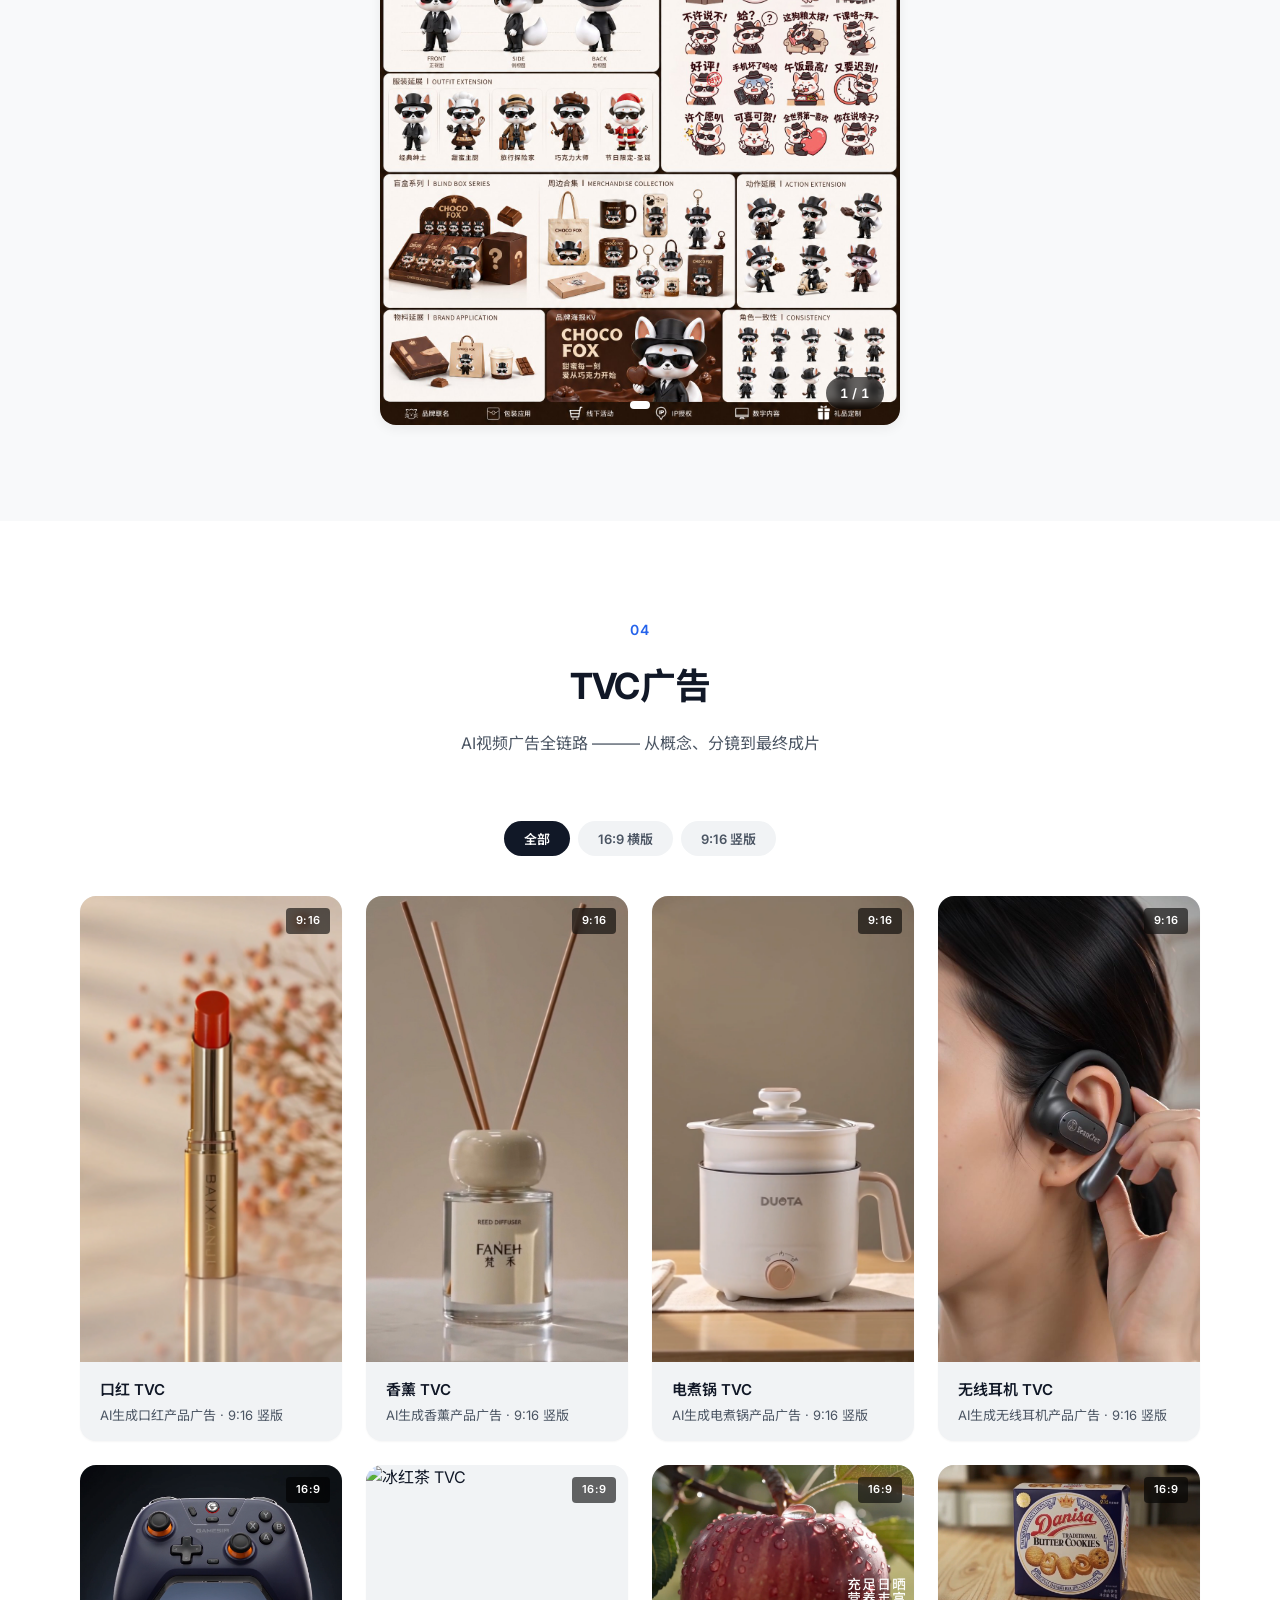
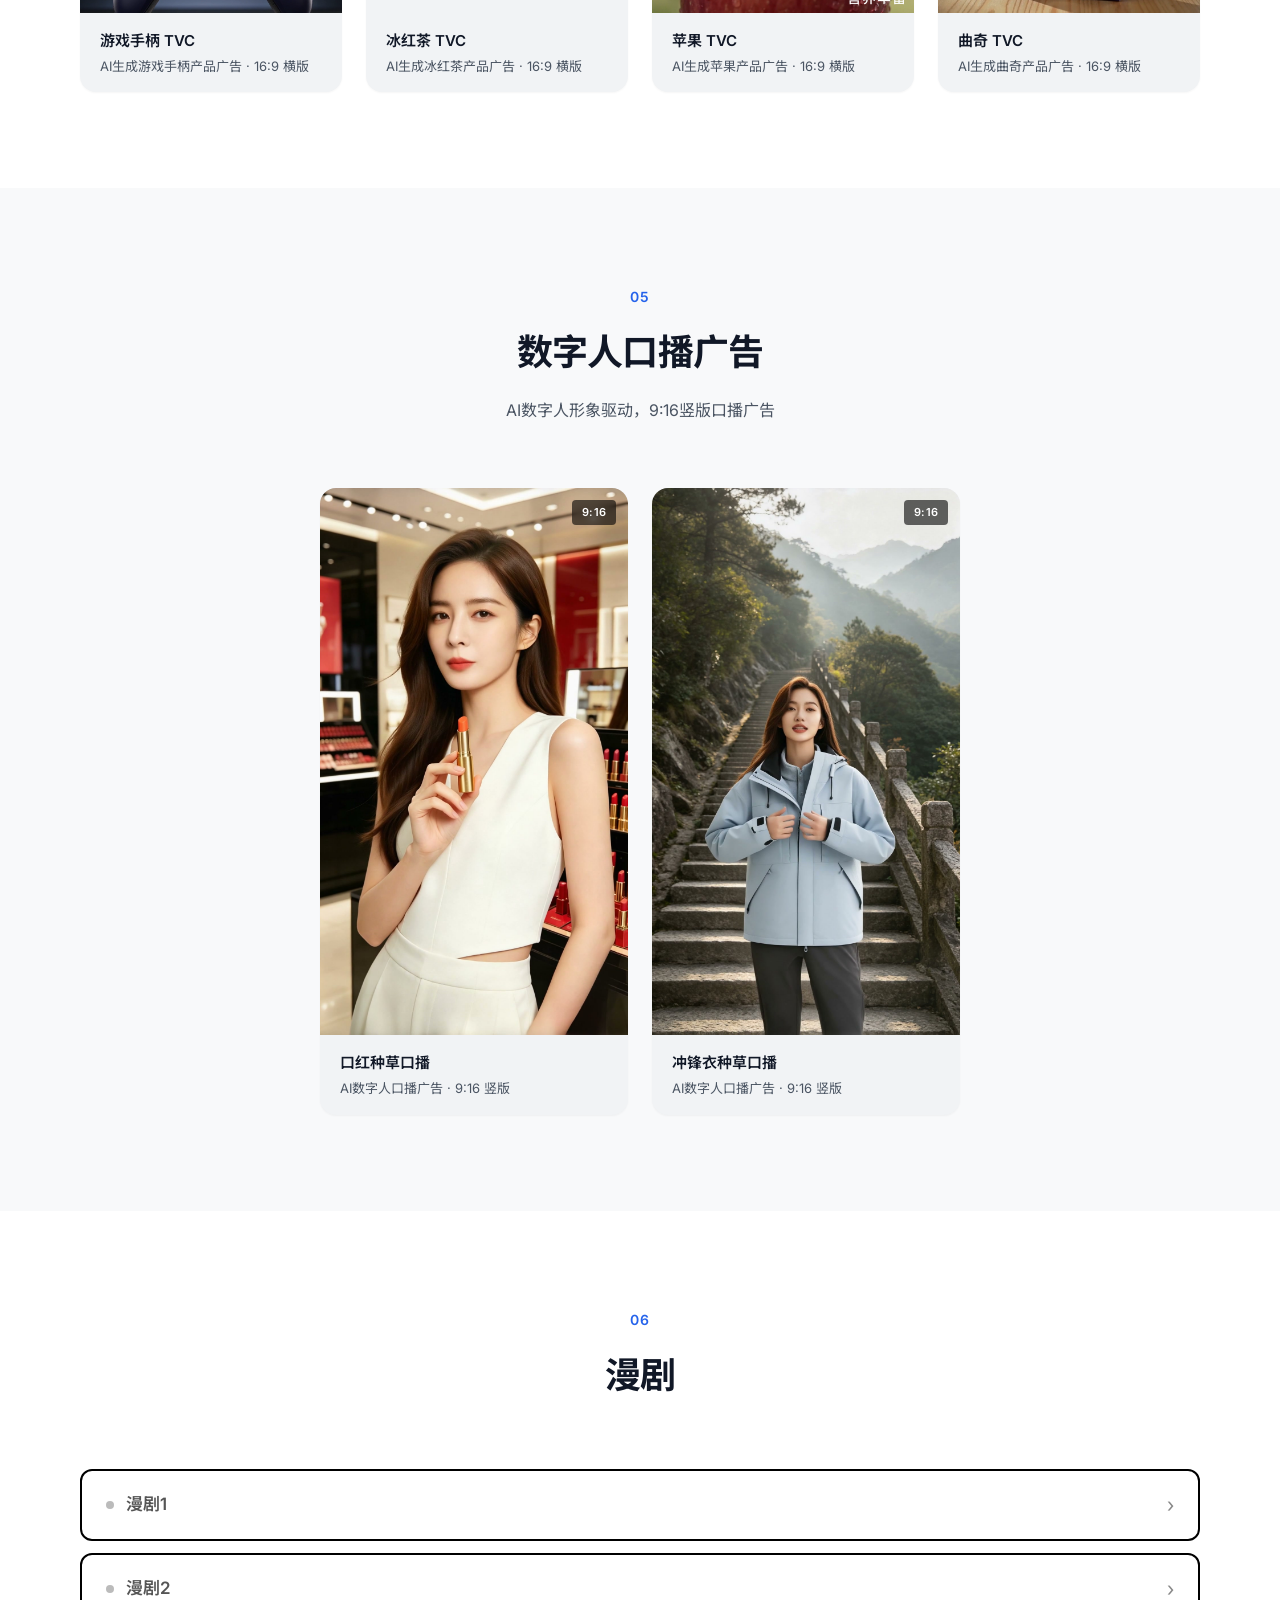
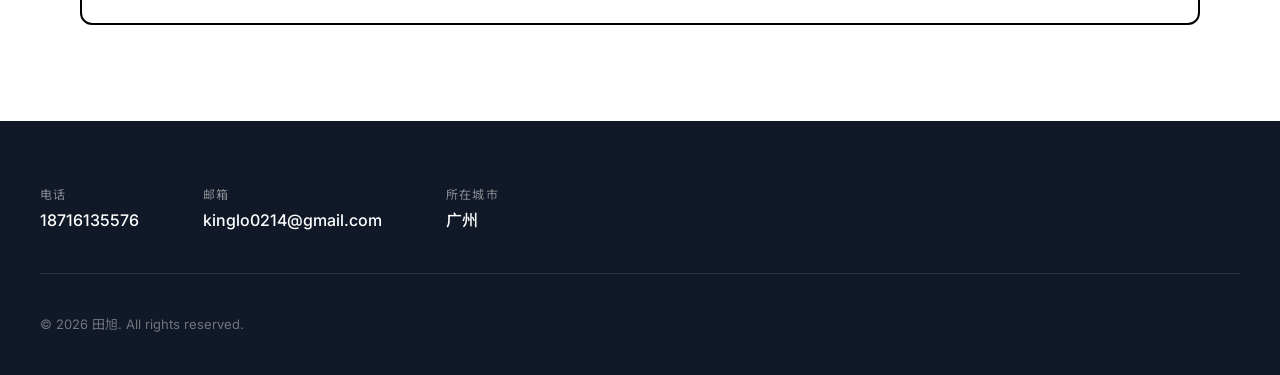
==== commit 67261622: "Hero标签与个人介绍职位解耦：Hero显示'AIGC创作'，个人介绍保持'AIGC视觉创作者'" ====
--- a/index.html
+++ b/index.html
@@ -42,7 +42,7 @@
   <header id="hero" class="hero">
     <div class="hero-bg"></div>
     <div class="hero-content">
-      <div class="hero-tag" id="heroTag">AIGC视觉创作</div>
+      <div class="hero-tag" id="heroTag">AIGC创作</div>
       <h1 class="hero-title" id="heroTitle">AIGC作品集</h1>
       <p class="hero-subtitle" id="heroSubtitle">用AI构建商业视觉与数字创意资产，让想象力成为可见的价值。</p>
       <div class="hero-cta">
--- a/css/style.css
+++ b/css/style.css
@@ -1157,6 +1157,7 @@
   .hero-title { font-size: 56px; }
   .main-image-grid { grid-template-columns: repeat(3, 1fr); }
   .video-grid { grid-template-columns: repeat(3, 1fr); }
+  .section-alt { padding-left: var(--space-lg); padding-right: var(--space-lg); }
 }
 
 @media (max-width: 768px) {
@@ -1188,7 +1189,7 @@
   .nav-toggle { display: flex; }
 
   .section { padding-right: var(--space-lg); }
-  .section-alt { padding-right: var(--space-lg); }
+  .section-alt { padding-left: var(--space-lg); padding-right: var(--space-lg); }
 
   .hero-title { font-size: 40px; }
   .hero-subtitle { font-size: 16px; }
